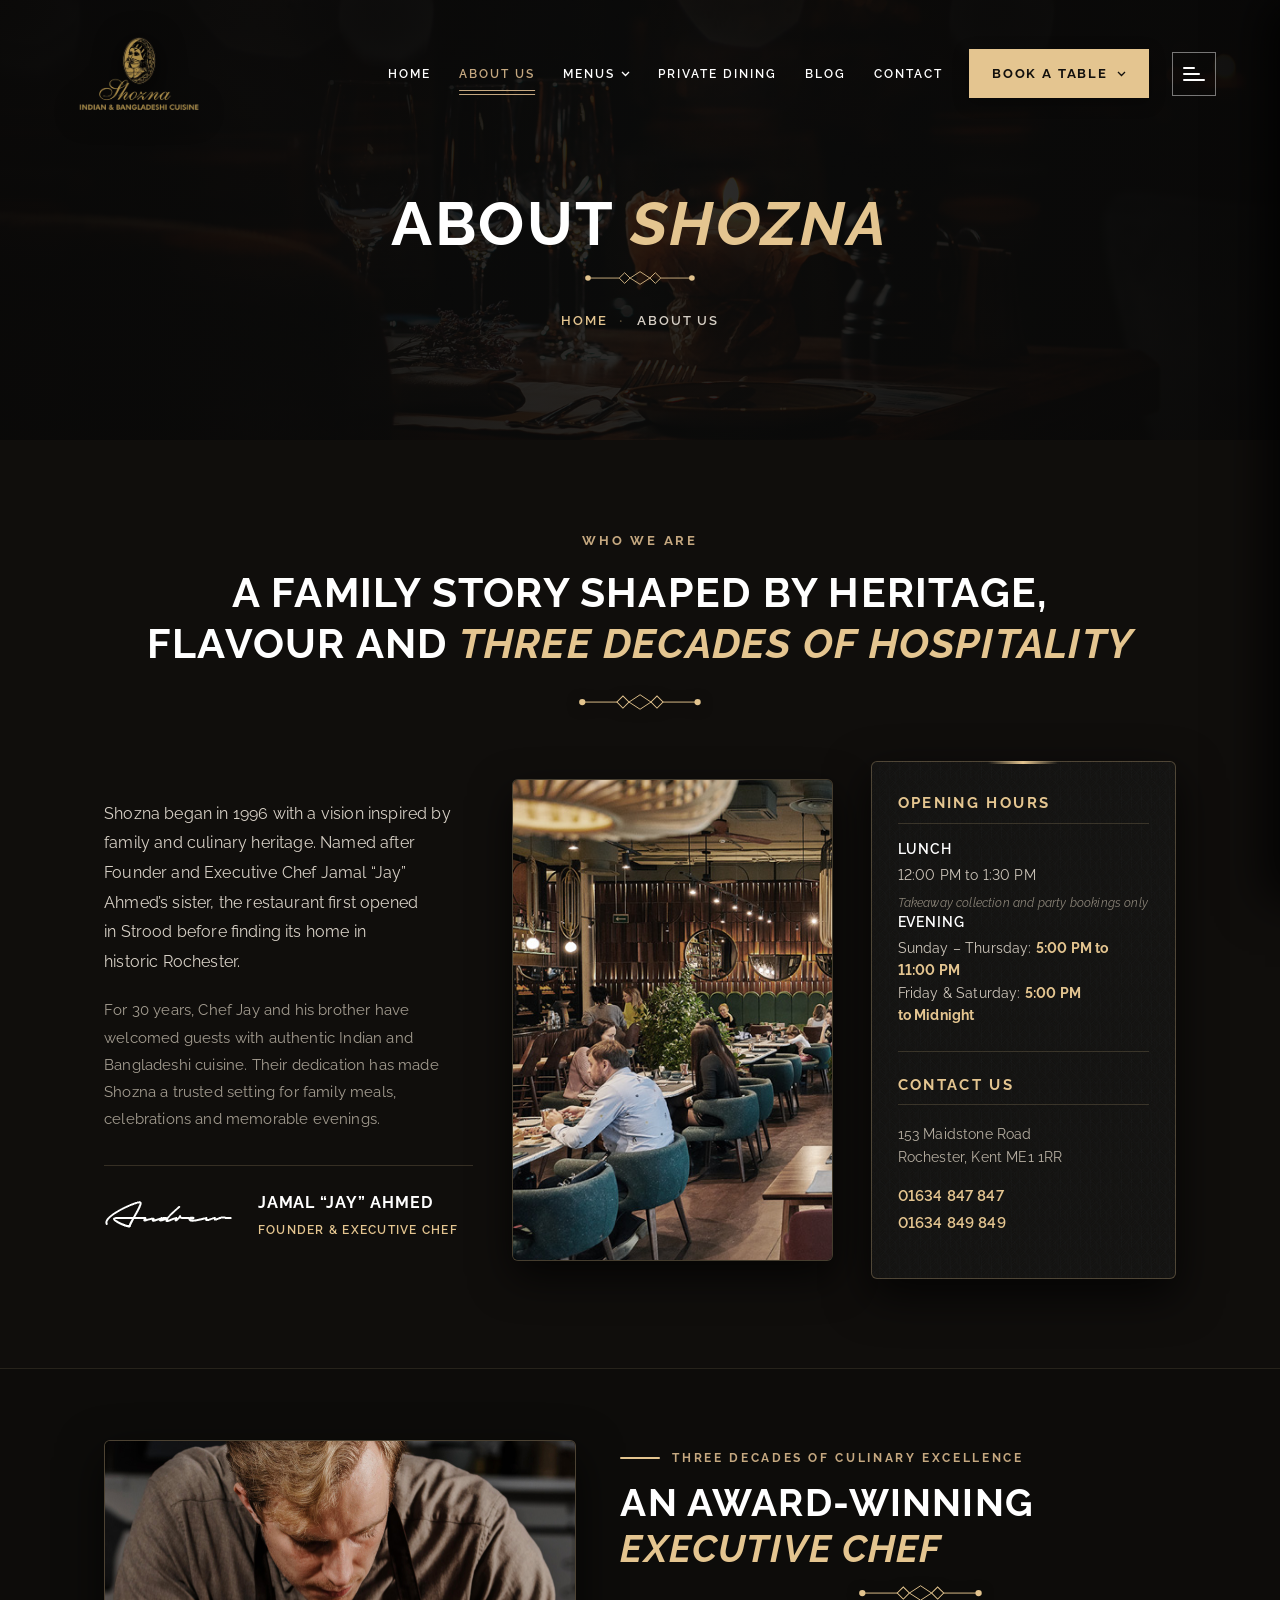
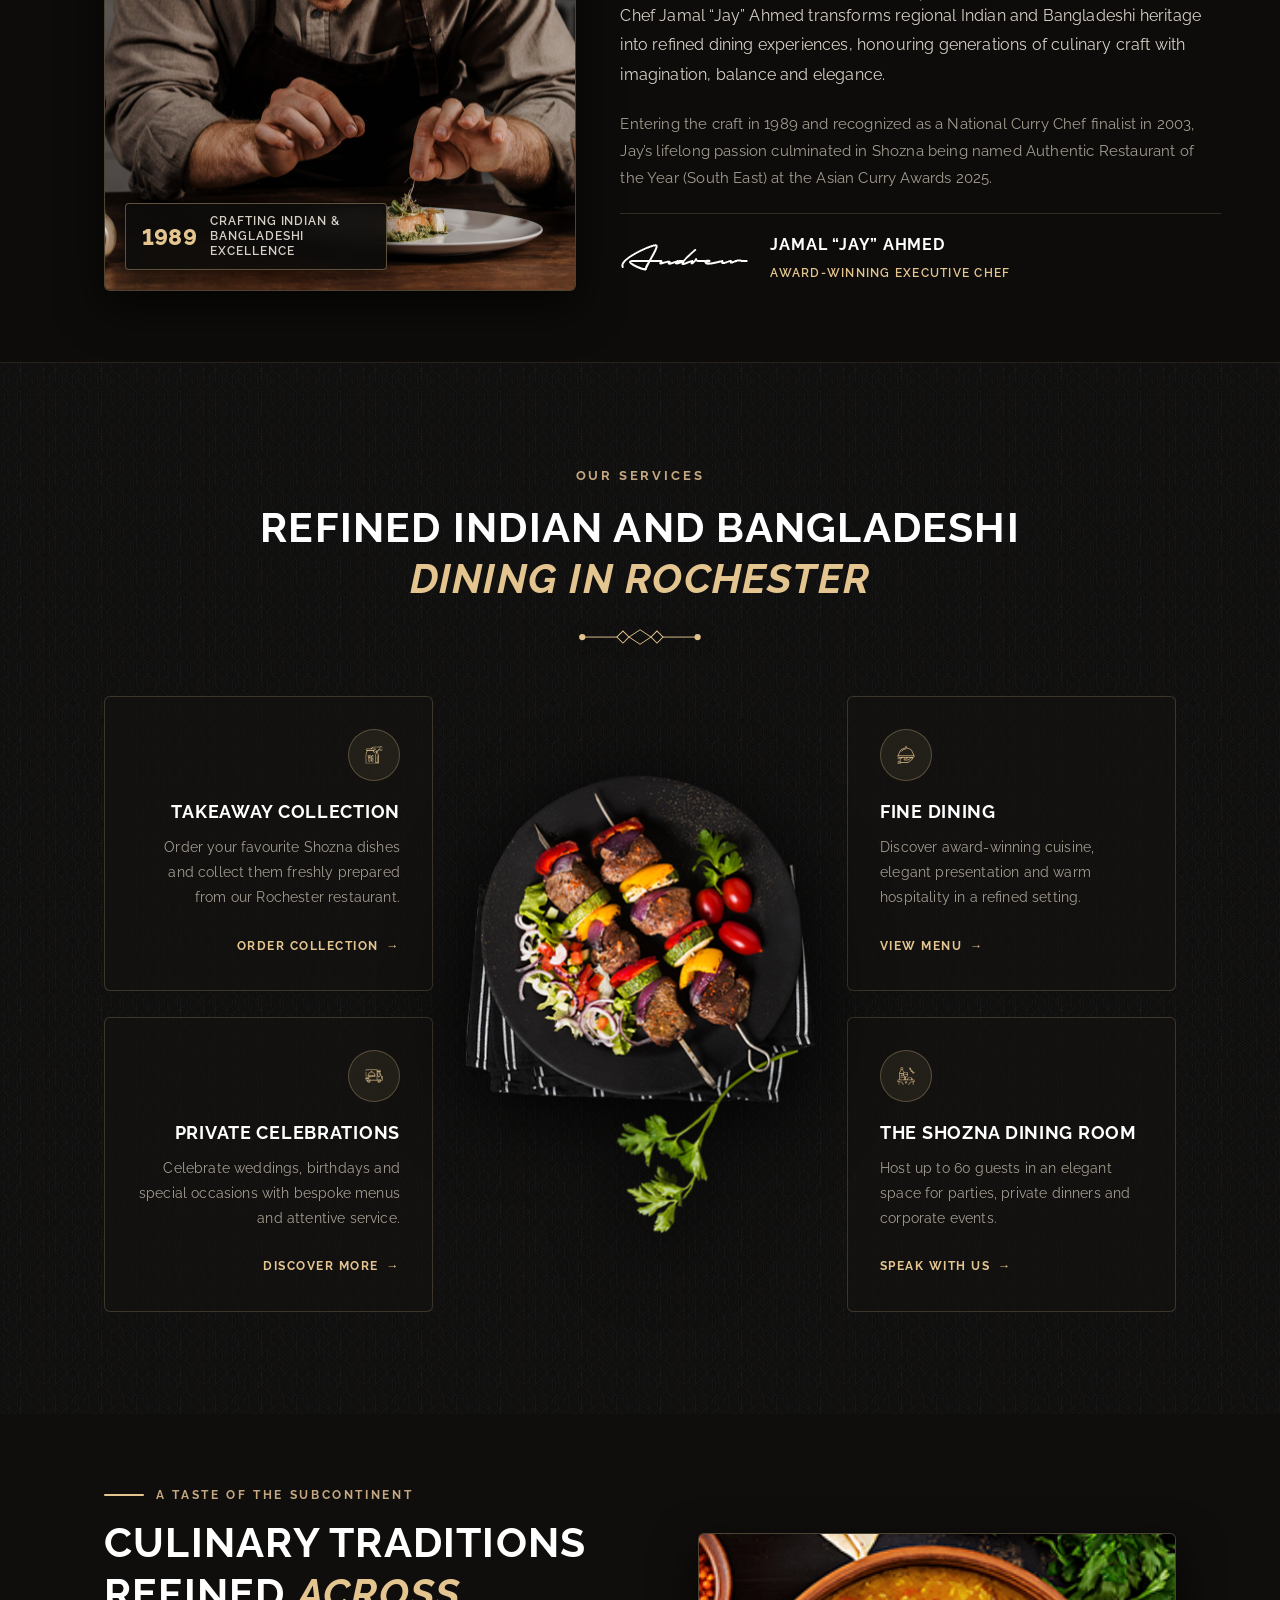
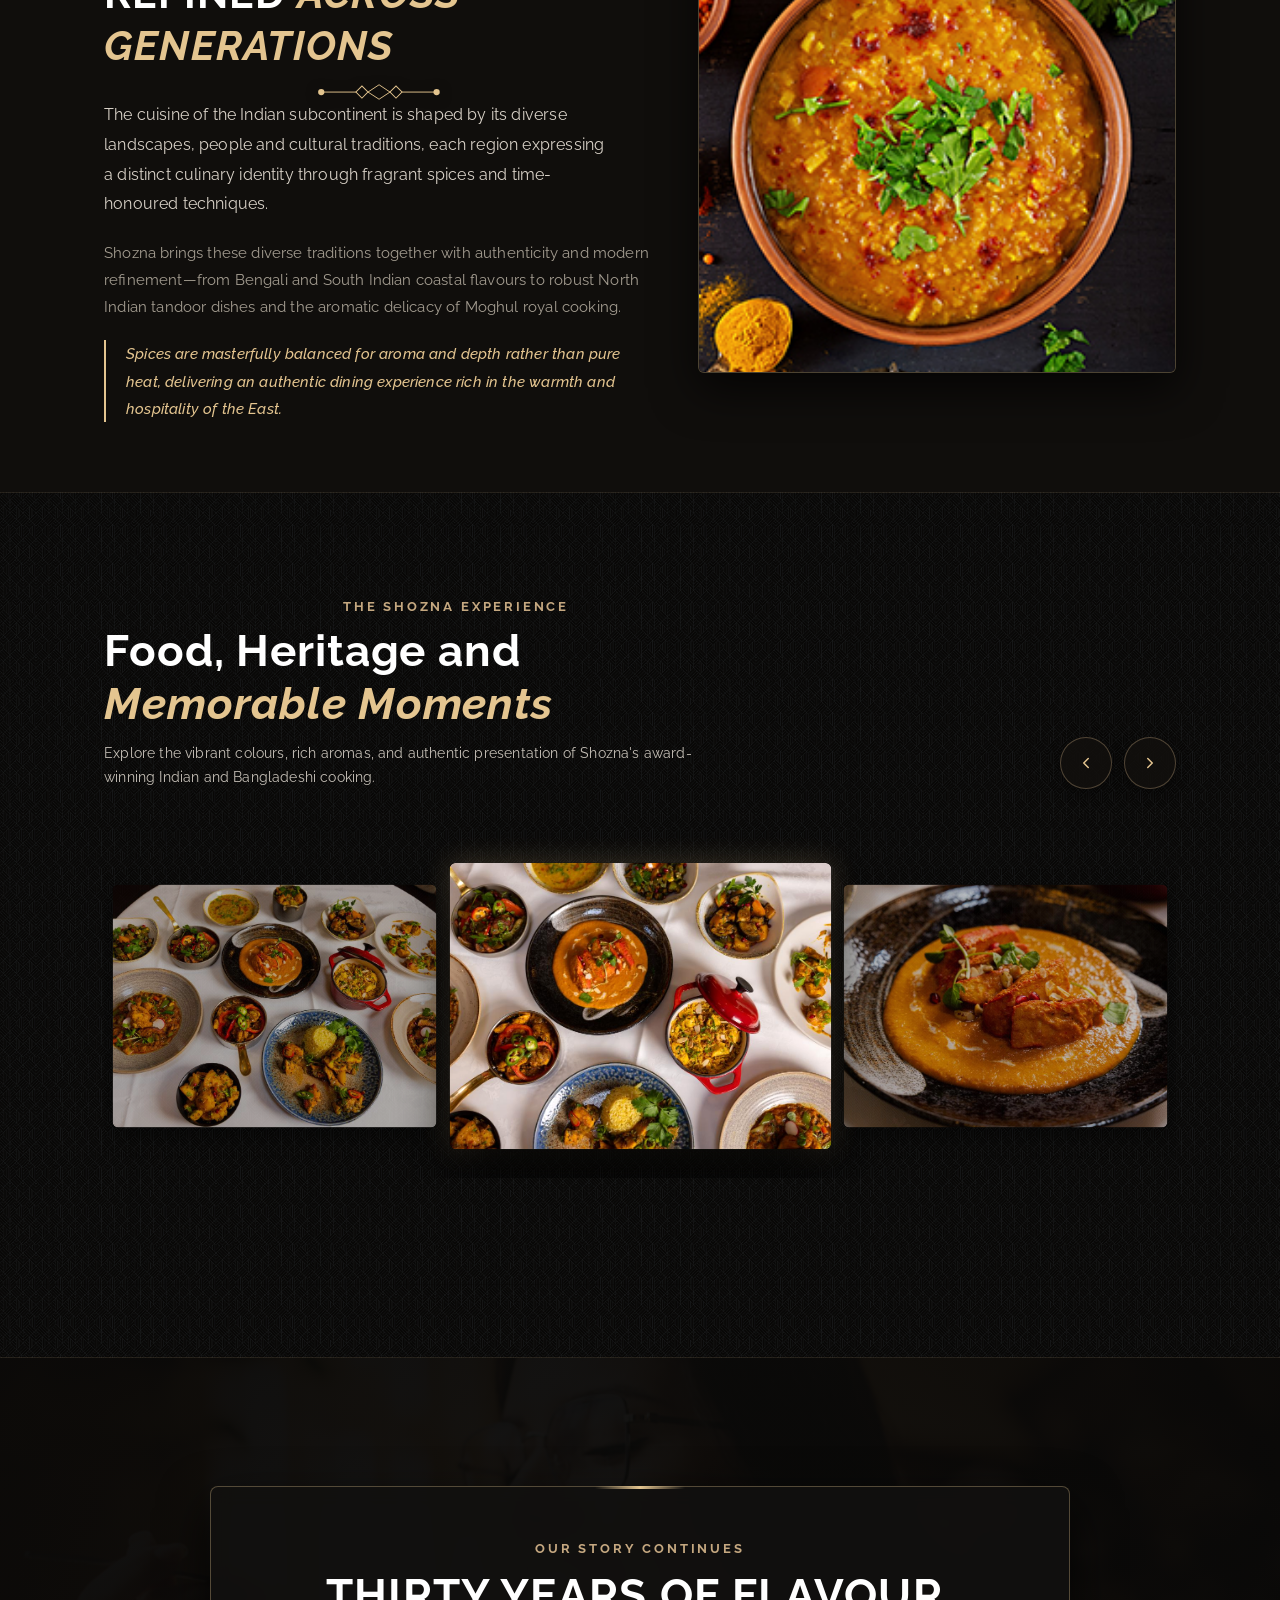
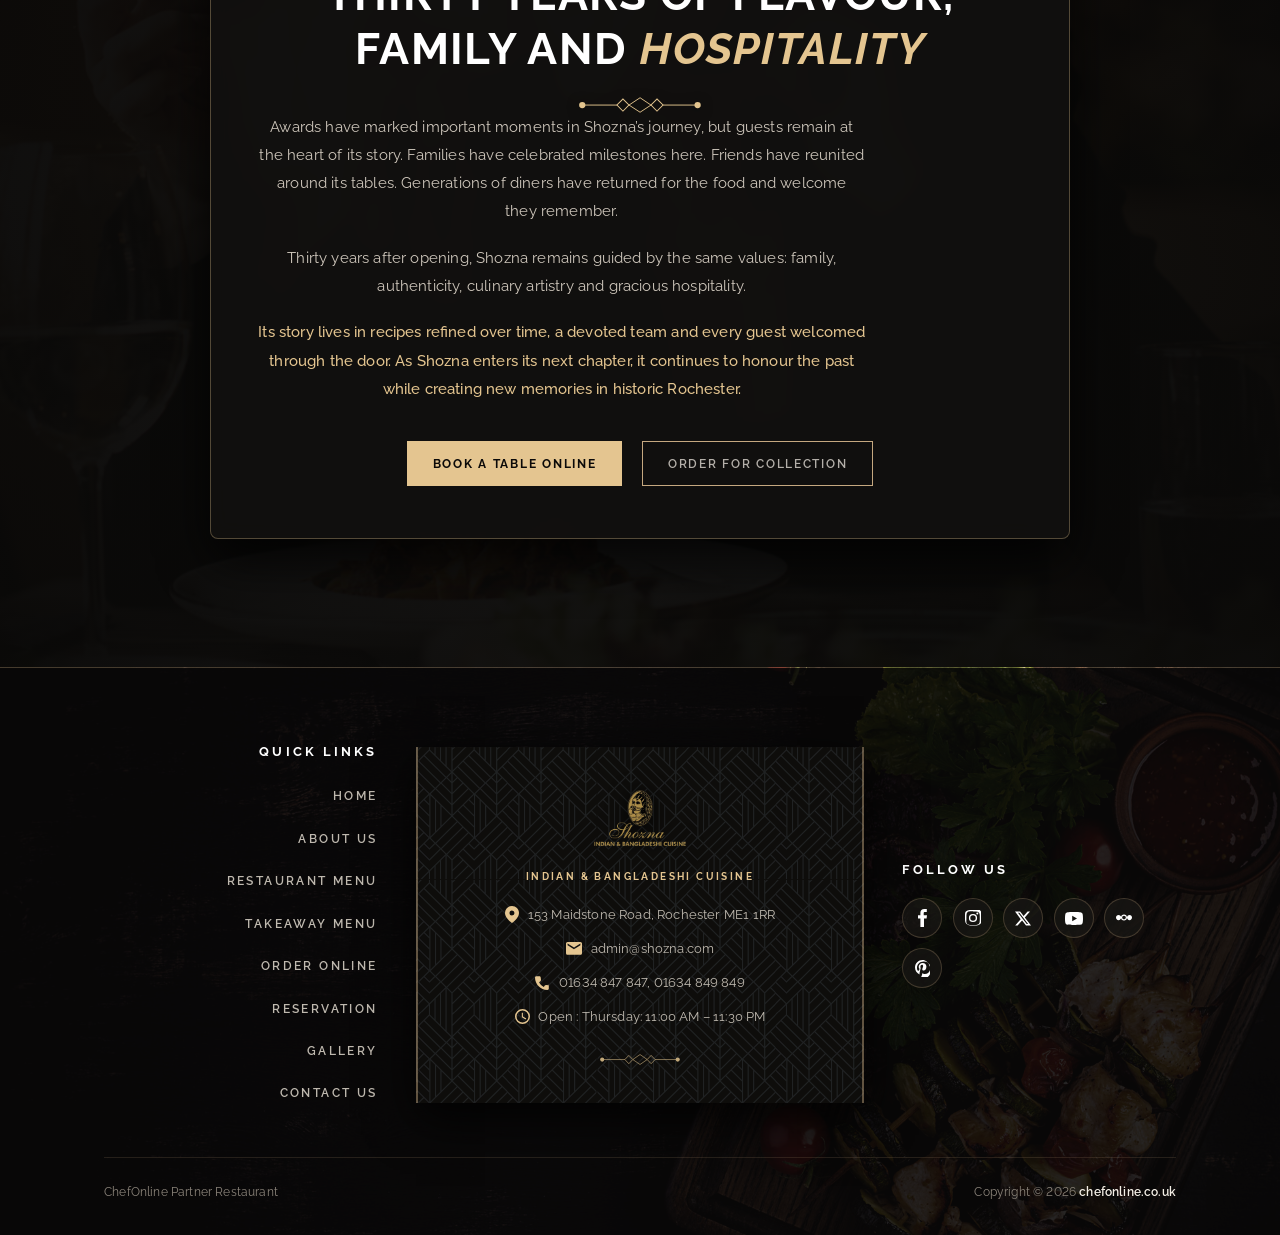
==== about-us/index.html @ 878ef34c "feat: implement luxury Takeaway Menus page (/takeaway-menu) with centered hero, clean menu cards, 5-" ====
<!doctype html>
<html lang="en-GB">
<head>
<meta charset="utf-8">
<meta name="viewport" content="width=device-width, initial-scale=1">

<title>About Us | Shozna - Indian &amp; Bangladeshi Restaurant in Rochester</title>
<meta name="description" content="Discover the story of Shozna: three decades of family heritage, award-winning culinary artistry by Executive Chef Jamal Ahmed, and fine Indian and Bangladeshi dining in Rochester.">
<link rel="canonical" href="https://www.srsdraft.co.uk/shozna-2026/about-us">
<meta name="robots" content="index, follow, max-image-preview:large">

<link rel="icon" href="https://www.srsdraft.co.uk/shozna-2026/favicon.png" type="image/png">

<meta property="og:type" content="restaurant.restaurant">
<meta property="og:site_name" content="Shozna">
<meta property="og:title" content="About Shozna - Three Decades of Heritage &amp; Flavour">
<meta property="og:description" content="A family story shaped by heritage, flavour and three decades of hospitality in historic Rochester.">
<meta property="og:url" content="https://www.srsdraft.co.uk/shozna-2026/about-us">
<meta property="og:image" content="https://www.srsdraft.co.uk/shozna-2026/logo.webp">
<meta property="og:phone_number" content="+441634847847, +441634849849">
<meta property="og:street-address" content="153 Maidstone Road">
<meta property="og:postal-code" content="ME1 1RR">
<meta property="og:country-name" content="UK">
<meta property="og:latitude" content="51.3828626">
<meta property="og:longitude" content="0.5028036">

<link rel="preconnect" href="https://fonts.googleapis.com">
<link rel="preconnect" href="https://fonts.gstatic.com" crossorigin>
<link rel="stylesheet"
      href="https://fonts.googleapis.com/css2?family=Raleway:ital,wght@0,300;0,400;0,500;0,600;0,700;0,800;0,900;1,400;1,500;1,600;1,700&display=swap">

<link rel="stylesheet" href="../css/tokens.css">
<link rel="stylesheet" href="../css/type.css">
<link rel="stylesheet" href="../css/base.css">
<link rel="stylesheet" href="../css/media.css">
<link rel="stylesheet" href="../css/site.css">

<script type="application/ld+json">
{
  "@context": "https://schema.org",
  "@type": "AboutPage",
  "@id": "https://www.srsdraft.co.uk/shozna-2026/about-us",
  "name": "About Shozna",
  "description": "The story of Shozna restaurant, established in 1996 by Executive Chef Jamal Jay Ahmed in Rochester.",
  "url": "https://www.srsdraft.co.uk/shozna-2026/about-us",
  "mainEntity": {
    "@type": "Restaurant",
    "name": "Shozna",
    "image": "https://www.srsdraft.co.uk/shozna-2026/logo.webp",
    "servesCuisine": ["Indian", "Bangladeshi"],
    "telephone": "+441634847847",
    "email": "admin@shozna.com",
    "address": {
      "@type": "PostalAddress",
      "streetAddress": "153 Maidstone Road",
      "addressLocality": "Rochester",
      "addressRegion": "Kent",
      "postalCode": "ME1 1RR",
      "addressCountry": "GB"
    }
  }
}
</script>
</head>

<body data-page="about">

<a class="skip-link" href="#main">Skip to content</a>

<!-- ======================================================================
     HEADER
     ====================================================================== -->
<header class="site-header" id="header">
  <!-- Brand Logo on Left -->
  <a class="brand" href="../index.html" title="Shozna">
    <img src="../media/logo.webp" alt="Shozna" width="220" height="122" class="brand__logo-img">
  </a>

  <!-- Primary Navigation Links -->
  <nav class="nav" id="nav" aria-label="Primary">
    <a href="../index.html" class="nav__home-link">Home</a>
    <a href="../about-us.html" class="is-active" aria-current="page">About Us</a>
    <div class="nav-drop">
      <button class="nav-drop__toggle" aria-expanded="false" aria-controls="menuDrop">
        Menus
        <svg width="9" height="6" viewBox="0 0 9 6" fill="none" aria-hidden="true">
          <path d="M1 1l3.5 3.5L8 1" stroke="currentColor" stroke-width="1.3"/>
        </svg>
      </button>
      <ul class="nav-drop__list" id="menuDrop">
        <li><a href="../restaurant-menu.html">Restaurant Menu</a></li>
        <li><a href="../takeaway-menu.html">Takeaway Menu</a></li>
      </ul>
    </div>
    <a href="https://www.srsdraft.co.uk/shozna-2026/private-dining">Private Dining</a>
    <a href="https://www.srsdraft.co.uk/shozna-2026/blog">Blog</a>
    <a href="https://www.srsdraft.co.uk/shozna-2026/contact">Contact</a>
    <div class="nav__call-group">
      <a class="nav__call-link" href="https://backoffice.chefonline.co.uk/draft/shozna/reservations" style="color: var(--c-brass); font-weight: 700; margin-bottom: 0.5rem; text-decoration: none;">
        <span>Book a Table Online &rarr;</span>
      </a>
      <a class="nav__call-link" href="tel:+441634847847">
        <span>Call to Book</span>
        <b class="numeric">01634 847 847</b>
      </a>
      <a class="nav__call-link" href="tel:+441634846846">
        <span>Private Dine In</span>
        <b class="numeric">01634 846 846</b>
      </a>
    </div>
  </nav>

  <!-- Right Actions: Book a Table Button & Hamburger -->
  <div class="header-actions">
    <div class="header-call-drop">
      <button class="btn btn--solid btn--book-table header-call-btn" type="button" aria-haspopup="true" aria-expanded="false" aria-label="Book a Table or Call for Reservations">
        <span>Book a Table</span>
        <svg class="header-call-arrow" width="9" height="6" viewBox="0 0 9 6" fill="none" aria-hidden="true">
          <path d="M1 1l3.5 3.5L8 1" stroke="currentColor" stroke-width="1.3"/>
        </svg>
      </button>
      <div class="header-call-menu" role="menu">
        <a class="header-call-item header-call-item--cta" href="https://backoffice.chefonline.co.uk/draft/shozna/reservations" role="menuitem">
          <span class="header-call-label">Book a Table Online &rarr;</span>
          <span class="header-call-sub">Instant Table Reservation</span>
        </a>
        <a class="header-call-item" href="tel:+441634847847" role="menuitem">
          <span class="header-call-label">Call to Book</span>
          <span class="header-call-num numeric">01634 847 847</span>
        </a>
        <a class="header-call-item" href="tel:+441634846846" role="menuitem">
          <span class="header-call-label">Private Dine In</span>
          <span class="header-call-num numeric">01634 846 846</span>
        </a>
      </div>
    </div>

    <button class="icon-btn info-toggle-btn" id="infoToggle" aria-expanded="false" aria-controls="infoBar" aria-label="Open restaurant information">
      <span class="hamburger" aria-hidden="true">
        <span class="hamburger__bar hamburger__bar--1"></span>
        <span class="hamburger__bar hamburger__bar--2"></span>
        <span class="hamburger__bar hamburger__bar--3"></span>
      </span>
    </button>
    <button class="icon-btn nav-toggle" id="navToggle" aria-expanded="false" aria-controls="nav" aria-label="Open menu">
      <span class="hamburger" aria-hidden="true">
        <span class="hamburger__bar hamburger__bar--1"></span>
        <span class="hamburger__bar hamburger__bar--2"></span>
        <span class="hamburger__bar hamburger__bar--3"></span>
      </span>
    </button>
  </div>
</header>

<!-- ======================================================================
     INFO DRAWER / LUXURY SLIDE-OUT MENU
     ====================================================================== -->
<aside class="info-bar" id="infoBar" aria-label="Restaurant information" aria-hidden="true">
  <button class="drawer-close" id="infoClose" aria-label="Close">
    <svg width="12" height="12" viewBox="0 0 14 14" fill="none" aria-hidden="true">
      <path d="M1 1l12 12M13 1L1 13" stroke="currentColor" stroke-width="1.8" stroke-linecap="round"/>
    </svg>
  </button>
  <div class="info-bar__brand">
    <img src="../media/logo.webp" alt="Shozna" width="160" height="89">
  </div>
  <div class="info-bar__content">
    <h3 class="info-bar__heading">VISIT US</h3>
    <p class="info-bar__address">
      153 Maidstone Road, Rochester<br>
      Kent ME1 1RR
    </p>

    <h3 class="info-bar__heading">OPENING HOURS</h3>
    <p class="info-bar__hours">
      <strong>Lunch:</strong> 12:00 PM &ndash; 1:30 PM<br>
      <span class="info-bar__note">(Takeaway collection &amp; party bookings only)</span><br><br>
      <strong>Sunday &ndash; Thursday:</strong> 5:00 PM &ndash; 11:00 PM<br>
      <strong>Friday &amp; Saturday:</strong> 5:00 PM &ndash; Midnight
    </p>

    <h3 class="info-bar__heading">RESERVATIONS &amp; ENQUIRIES</h3>
    <p class="info-bar__contact">
      <a class="numeric" href="tel:+441634847847">01634 847 847</a><br>
      <a class="numeric" href="tel:+441634849849">01634 849 849</a><br>
      <a href="mailto:admin@shozna.com">admin@shozna.com</a>
    </p>
  </div>
  <div class="info-bar__actions">
    <a class="btn btn--solid" href="https://backoffice.chefonline.co.uk/draft/shozna/reservations">BOOK A TABLE ONLINE</a>
  </div>
</aside>

<main id="main">

<!-- ======================================================================
     PAGE HERO / INNER BANNER
     ====================================================================== -->
<section class="inner-banner" id="banner">
  <div class="inner-banner__bg" style="background-image: url('../media/about-banner.jpg');" aria-hidden="true"></div>
  <div class="inner-banner__overlay" aria-hidden="true"></div>
  <div class="shell">
    <div class="inner-banner__content" data-reveal>
      <h1 class="inner-banner__title">About <span class="gold-script">Shozna</span></h1>
      <img class="inner-banner__sep" src="../media/separator.svg" alt="" width="110" height="16">
      <nav class="breadcrumb" aria-label="Breadcrumb">
        <a href="../index.html">Home</a>
        <span class="breadcrumb__sep" aria-hidden="true">&bull;</span>
        <span class="breadcrumb__current" aria-current="page">About Us</span>
      </nav>
    </div>
  </div>
</section>

<!-- ======================================================================
     SECTION 1: WHO WE ARE (3-Column Story, Photo & Hours Card)
     ====================================================================== -->
<section class="section about-intro-section" id="story">
  <div class="shell">

    <div class="section-head section-head--centered" data-reveal>
      <p class="eyebrow eyebrow--dining">WHO WE ARE</p>
      <h2 class="about-section-title">
        A family story shaped by heritage, flavour and <span class="gold-script">three decades of hospitality</span>
      </h2>
      <img class="section-separator" src="../media/separator.svg" alt="" width="120" height="18">
    </div>

    <div class="about-intro-grid">

      <!-- Left Column: Narrative History & Sign-off -->
      <div class="about-intro-col about-intro-col--story" data-reveal>
        <p class="about-lead">
          Shozna began in 1996 with a vision inspired by family and culinary heritage. Named after Founder and Executive Chef Jamal &ldquo;Jay&rdquo; Ahmed&rsquo;s sister, the restaurant first opened in Strood before finding its home in historic Rochester.
        </p>
        <p class="about-text">
          For 30 years, Chef Jay and his brother have welcomed guests with authentic Indian and Bangladeshi cuisine. Their dedication has made Shozna a trusted setting for family meals, celebrations and memorable evenings.
        </p>
        <div class="about-signoff">
          <img src="../media/signature-jay.png" alt="Jamal 'Jay' Ahmed Signature" class="about-signoff__sig" width="160" height="58">
          <div class="about-signoff__meta">
            <strong class="about-signoff__name">Jamal &ldquo;Jay&rdquo; Ahmed</strong>
            <span class="about-signoff__role">Founder &amp; Executive Chef</span>
          </div>
        </div>
      </div>

      <!-- Center Column: Framed Dining Room Photograph -->
      <div class="about-intro-col about-intro-col--media" data-reveal>
        <div class="about-media-frame">
          <img src="../media/about-dining-room.jpg" alt="Shozna Rochester Atmospheric Dining Room" class="about-media-frame__img" loading="lazy" width="580" height="740">
        </div>
      </div>

      <!-- Right Column: Boxed Opening Hours & Contact Card -->
      <div class="about-intro-col about-intro-col--card" data-reveal>
        <div class="about-hours-card">
          <span class="about-hours-card__notch" aria-hidden="true"></span>
          
          <div class="about-hours-card__group">
            <h3 class="about-hours-card__title">OPENING HOURS</h3>
            
            <div class="about-hours-card__item">
              <h4 class="about-hours-card__subtitle">Lunch</h4>
              <p class="about-hours-card__time numeric">12:00 PM to 1:30 PM</p>
              <p class="about-hours-card__note">Takeaway collection and party bookings only</p>
            </div>

            <div class="about-hours-card__item">
              <h4 class="about-hours-card__subtitle">Evening</h4>
              <p class="about-hours-card__time">
                <span>Sunday &ndash; Thursday:</span> <strong class="numeric">5:00 PM to 11:00 PM</strong><br>
                <span>Friday &amp; Saturday:</span> <strong class="numeric">5:00 PM to Midnight</strong>
              </p>
            </div>
          </div>

          <div class="about-hours-card__divider" aria-hidden="true"></div>

          <div class="about-hours-card__group">
            <h3 class="about-hours-card__title">CONTACT US</h3>
            <p class="about-hours-card__address">
              153 Maidstone Road<br>
              Rochester, Kent ME1 1RR
            </p>
            <p class="about-hours-card__phones numeric">
              <a href="tel:+441634847847">01634 847 847</a><br>
              <a href="tel:+441634849849">01634 849 849</a>
            </p>
          </div>
        </div>
      </div>

    </div>
  </div>
</section>

<!-- ======================================================================
     SECTION 2: EXECUTIVE CHEF (Split Portrait & Biography)
     ====================================================================== -->
<section class="section about-chef-section" id="chef">
  <div class="shell">
    <div class="about-chef-split">

      <!-- Left Column: Chef Portrait Full Frame -->
      <div class="about-chef-split__media" data-reveal>
        <img src="../media/about-chef-plating.jpg" alt="Chef Jamal 'Jay' Ahmed Plating Cuisine" class="about-chef-split__img" loading="lazy" width="700" height="850">
        <div class="about-chef-split__badge">
          <span class="about-chef-split__badge-year numeric">1989</span>
          <span class="about-chef-split__badge-text">Crafting Indian &amp; Bangladeshi Excellence</span>
        </div>
      </div>

      <!-- Right Column: Chef Biography & Awards -->
      <div class="about-chef-split__content" data-reveal>
        <p class="eyebrow eyebrow--ruled-left">THREE DECADES OF CULINARY EXCELLENCE</p>
        <h2 class="about-chef-split__title">
          An Award-Winning <span class="gold-script">Executive Chef</span>
        </h2>
        <img class="section-separator section-separator--left" src="../media/separator.svg" alt="" width="110" height="16">

        <p class="about-lead">
          Chef Jamal &ldquo;Jay&rdquo; Ahmed transforms regional Indian and Bangladeshi heritage into refined dining experiences, honouring generations of culinary craft with imagination, balance and elegance.
        </p>
        <p class="about-text">
          Entering the craft in 1989 and recognized as a National Curry Chef finalist in 2003, Jay&rsquo;s lifelong passion culminated in Shozna being named Authentic Restaurant of the Year (South East) at the Asian Curry Awards 2025.
        </p>

        <div class="about-chef-split__footer">
          <img src="../media/signature-jay.png" alt="Chef Jay Signature" class="about-signoff__sig" width="150" height="54">
          <div class="about-signoff__meta">
            <strong class="about-signoff__name">Jamal &ldquo;Jay&rdquo; Ahmed</strong>
            <span class="about-signoff__role">Award-Winning Executive Chef</span>
          </div>
        </div>
      </div>

    </div>
  </div>
</section>

<!-- ======================================================================
     SECTION 3: WHAT WE OFFER / SERVICES COMPASS
     ====================================================================== -->
<section class="section about-services-section" id="services">
  <div class="shell">

    <div class="section-head section-head--centered" data-reveal>
      <p class="eyebrow eyebrow--dining">OUR SERVICES</p>
      <h2 class="about-section-title">
        Refined Indian and Bangladeshi <span class="gold-script">Dining in Rochester</span>
      </h2>
      <img class="section-separator" src="../media/separator.svg" alt="" width="120" height="18">
    </div>

    <div class="about-services-wrap">

      <!-- Left Column: 2 Cards -->
      <div class="about-services-col about-services-col--left">
        <!-- 1. Takeaway Collection -->
        <div class="about-service-card about-service-card--left" data-reveal>
          <div class="about-service-card__icon-wrap">
            <img src="../media/s-icon-takeaway.png" alt="" class="about-service-card__icon" width="44" height="44" aria-hidden="true">
          </div>
          <div class="about-service-card__body">
            <h3 class="about-service-card__title">Takeaway Collection</h3>
            <p class="about-service-card__text">
              Order your favourite Shozna dishes and collect them freshly prepared from our Rochester restaurant.
            </p>
            <a href="https://backoffice.chefonline.co.uk/draft/shozna/menu" class="about-service-card__link">
              <span>ORDER COLLECTION</span> &rarr;
            </a>
          </div>
        </div>

        <!-- 3. Private Celebrations -->
        <div class="about-service-card about-service-card--left" data-reveal>
          <div class="about-service-card__icon-wrap">
            <img src="../media/s-icon-celebration.png" alt="" class="about-service-card__icon" width="44" height="44" aria-hidden="true">
          </div>
          <div class="about-service-card__body">
            <h3 class="about-service-card__title">Private Celebrations</h3>
            <p class="about-service-card__text">
              Celebrate weddings, birthdays and special occasions with bespoke menus and attentive service.
            </p>
            <a href="https://www.srsdraft.co.uk/shozna-2026/private-dining" class="about-service-card__link">
              <span>DISCOVER MORE</span> &rarr;
            </a>
          </div>
        </div>
      </div>

      <!-- Center Column: Plated Dish -->
      <div class="about-services-col about-services-col--center" data-reveal>
        <div class="about-services-dish-frame">
          <img src="../media/about-service-dish.png" alt="Shozna Sizzling Tandoori Presentation" class="about-services-dish__img" loading="lazy" width="460" height="460">
        </div>
      </div>

      <!-- Right Column: 2 Cards -->
      <div class="about-services-col about-services-col--right">
        <!-- 2. Fine Dining -->
        <div class="about-service-card about-service-card--right" data-reveal>
          <div class="about-service-card__icon-wrap">
            <img src="../media/s-icon-dining.png" alt="" class="about-service-card__icon" width="44" height="44" aria-hidden="true">
          </div>
          <div class="about-service-card__body">
            <h3 class="about-service-card__title">Fine Dining</h3>
            <p class="about-service-card__text">
              Discover award-winning cuisine, elegant presentation and warm hospitality in a refined setting.
            </p>
            <a href="../restaurant-menu.html" class="about-service-card__link">
              <span>VIEW MENU</span> &rarr;
            </a>
          </div>
        </div>

        <!-- 4. The Shozna Dining Room -->
        <div class="about-service-card about-service-card--right" data-reveal>
          <div class="about-service-card__icon-wrap">
            <img src="../media/s-icon-room.png" alt="" class="about-service-card__icon" width="44" height="44" aria-hidden="true">
          </div>
          <div class="about-service-card__body">
            <h3 class="about-service-card__title">The Shozna Dining Room</h3>
            <p class="about-service-card__text">
              Host up to 60 guests in an elegant space for parties, private dinners and corporate events.
            </p>
            <a href="https://www.srsdraft.co.uk/shozna-2026/contact" class="about-service-card__link">
              <span>SPEAK WITH US</span> &rarr;
            </a>
          </div>
        </div>
      </div>

    </div>

  </div>
</section>

<!-- ======================================================================
     SECTION 4: CULINARY TRADITIONS (Image on Right Column)
     ====================================================================== -->
<section class="section about-heritage-section" id="heritage">
  <div class="shell">
    <div class="about-story-split about-story-split--image-right">

      <!-- Narrative Left -->
      <div class="about-story-split__content" data-reveal>
        <p class="eyebrow eyebrow--ruled-left">A TASTE OF THE SUBCONTINENT</p>
        <h2 class="about-story-split__title">
          Culinary Traditions Refined <span class="gold-script">Across Generations</span>
        </h2>
        <img class="section-separator section-separator--left" src="../media/separator.svg" alt="" width="110" height="16">

        <p class="about-lead">
          The cuisine of the Indian subcontinent is shaped by its diverse landscapes, people and cultural traditions, each region expressing a distinct culinary identity through fragrant spices and time-honoured techniques.
        </p>
        <p class="about-text">
          Shozna brings these diverse traditions together with authenticity and modern refinement—from Bengali and South Indian coastal flavours to robust North Indian tandoor dishes and the aromatic delicacy of Moghul royal cooking.
        </p>
        <p class="about-text about-text--highlight">
          Spices are masterfully balanced for aroma and depth rather than pure heat, delivering an authentic dining experience rich in the warmth and hospitality of the East.
        </p>
      </div>

      <!-- Media Right -->
      <div class="about-story-split__media" data-reveal>
        <div class="about-story-frame">
          <img src="../media/about-curry-bowl.jpg" alt="Shozna Authentic Subcontinental Curry Dish" class="about-story-frame__img" loading="lazy" width="620" height="620">
        </div>
      </div>

    </div>
  </div>
</section>

<!-- ======================================================================
     THE SHOZNA EXPERIENCE - CULINARY CAROUSEL
     ====================================================================== -->
<section class="section food-gallery-section about-experience-section" id="gallery">
  <div class="shell">

    <div class="food-gallery-head" data-reveal>
      <div class="food-gallery-head__text">
        <p class="eyebrow eyebrow--dining">THE SHOZNA EXPERIENCE</p>
        <h2 class="food-gallery-title">Food, Heritage and <span class="gold-script">Memorable Moments</span></h2>
        <p class="lead food-gallery-lead">
          Explore the vibrant colours, rich aromas, and authentic presentation of Shozna's award-winning Indian and Bangladeshi cooking.
        </p>
      </div>

      <div class="food-gallery-head__controls">
        <button class="food-gallery-nav-btn" data-food-gallery-prev type="button" aria-label="Previous dishes">
          <svg width="18" height="18" viewBox="0 0 24 24" fill="none" stroke="currentColor" stroke-width="2" stroke-linecap="round" stroke-linejoin="round" aria-hidden="true">
            <path d="M15 18l-6-6 6-6"/>
          </svg>
        </button>
        <button class="food-gallery-nav-btn" data-food-gallery-next type="button" aria-label="Next dishes">
          <svg width="18" height="18" viewBox="0 0 24 24" fill="none" stroke="currentColor" stroke-width="2" stroke-linecap="round" stroke-linejoin="round" aria-hidden="true">
            <path d="M9 18l6-6-6-6"/>
          </svg>
        </button>
      </div>
    </div>

    <div class="carousel food-gallery-carousel" data-food-gallery>
      <div class="food-carousel__track food-gallery-track" data-food-gallery-track tabindex="0" role="region" aria-label="Shozna food gallery">

        <!-- Set 1 (Slides 1-8) -->
        <article class="food-slide">
          <div class="food-slide__image-wrap">
            <img src="../media/food-1.jpg" alt="Shozna culinary dish 1" class="food-slide__img" loading="lazy">
          </div>
        </article>
        <article class="food-slide">
          <div class="food-slide__image-wrap">
            <img src="../media/food-2.jpg" alt="Shozna culinary dish 2" class="food-slide__img" loading="lazy">
          </div>
        </article>
        <article class="food-slide">
          <div class="food-slide__image-wrap">
            <img src="../media/food-3.jpg" alt="Shozna culinary dish 3" class="food-slide__img" loading="lazy">
          </div>
        </article>
        <article class="food-slide">
          <div class="food-slide__image-wrap">
            <img src="../media/food-4.jpg" alt="Shozna culinary dish 4" class="food-slide__img" loading="lazy">
          </div>
        </article>
        <article class="food-slide">
          <div class="food-slide__image-wrap">
            <img src="../media/food-5.jpg" alt="Shozna culinary dish 5" class="food-slide__img" loading="lazy">
          </div>
        </article>
        <article class="food-slide">
          <div class="food-slide__image-wrap">
            <img src="../media/food-6.jpg" alt="Shozna culinary dish 6" class="food-slide__img" loading="lazy">
          </div>
        </article>
        <article class="food-slide">
          <div class="food-slide__image-wrap">
            <img src="../media/food-7.jpg" alt="Shozna culinary dish 7" class="food-slide__img" loading="lazy">
          </div>
        </article>
        <article class="food-slide">
          <div class="food-slide__image-wrap">
            <img src="../media/food-8.jpg" alt="Shozna culinary dish 8" class="food-slide__img" loading="lazy">
          </div>
        </article>

        <!-- Set 2 (Slides 9-16) - Active center starting group -->
        <article class="food-slide">
          <div class="food-slide__image-wrap">
            <img src="../media/food-1.jpg" alt="Shozna culinary dish 1" class="food-slide__img" loading="lazy">
          </div>
        </article>
        <article class="food-slide">
          <div class="food-slide__image-wrap">
            <img src="../media/food-2.jpg" alt="Shozna culinary dish 2" class="food-slide__img" loading="lazy">
          </div>
        </article>
        <article class="food-slide">
          <div class="food-slide__image-wrap">
            <img src="../media/food-3.jpg" alt="Shozna culinary dish 3" class="food-slide__img" loading="lazy">
          </div>
        </article>
        <article class="food-slide">
          <div class="food-slide__image-wrap">
            <img src="../media/food-4.jpg" alt="Shozna culinary dish 4" class="food-slide__img" loading="lazy">
          </div>
        </article>
        <article class="food-slide">
          <div class="food-slide__image-wrap">
            <img src="../media/food-5.jpg" alt="Shozna culinary dish 5" class="food-slide__img" loading="lazy">
          </div>
        </article>
        <article class="food-slide">
          <div class="food-slide__image-wrap">
            <img src="../media/food-6.jpg" alt="Shozna culinary dish 6" class="food-slide__img" loading="lazy">
          </div>
        </article>
        <article class="food-slide">
          <div class="food-slide__image-wrap">
            <img src="../media/food-7.jpg" alt="Shozna culinary dish 7" class="food-slide__img" loading="lazy">
          </div>
        </article>
        <article class="food-slide">
          <div class="food-slide__image-wrap">
            <img src="../media/food-8.jpg" alt="Shozna culinary dish 8" class="food-slide__img" loading="lazy">
          </div>
        </article>

        <!-- Set 3 (Slides 17-24) - Forward buffer -->
        <article class="food-slide">
          <div class="food-slide__image-wrap">
            <img src="../media/food-1.jpg" alt="Shozna culinary dish 1" class="food-slide__img" loading="lazy">
          </div>
        </article>
        <article class="food-slide">
          <div class="food-slide__image-wrap">
            <img src="../media/food-2.jpg" alt="Shozna culinary dish 2" class="food-slide__img" loading="lazy">
          </div>
        </article>
        <article class="food-slide">
          <div class="food-slide__image-wrap">
            <img src="../media/food-3.jpg" alt="Shozna culinary dish 3" class="food-slide__img" loading="lazy">
          </div>
        </article>
        <article class="food-slide">
          <div class="food-slide__image-wrap">
            <img src="../media/food-4.jpg" alt="Shozna culinary dish 4" class="food-slide__img" loading="lazy">
          </div>
        </article>
        <article class="food-slide">
          <div class="food-slide__image-wrap">
            <img src="../media/food-5.jpg" alt="Shozna culinary dish 5" class="food-slide__img" loading="lazy">
          </div>
        </article>
        <article class="food-slide">
          <div class="food-slide__image-wrap">
            <img src="../media/food-6.jpg" alt="Shozna culinary dish 6" class="food-slide__img" loading="lazy">
          </div>
        </article>
        <article class="food-slide">
          <div class="food-slide__image-wrap">
            <img src="../media/food-7.jpg" alt="Shozna culinary dish 7" class="food-slide__img" loading="lazy">
          </div>
        </article>
        <article class="food-slide">
          <div class="food-slide__image-wrap">
            <img src="../media/food-8.jpg" alt="Shozna culinary dish 8" class="food-slide__img" loading="lazy">
          </div>
        </article>

      </div>
    </div>

    <div class="food-gallery-footer" data-reveal>
      <div class="food-gallery-footer__badge">
        <span class="food-gallery-footer__dot"></span>
        <span>EXPLORE OUR COMPLETE DISHES &amp; DINING ROOMS</span>
      </div>
      <div class="food-gallery-footer__actions">
        <a class="btn btn--solid" href="https://www.srsdraft.co.uk/shozna-2026/gallery">View Gallery &rarr;</a>
        <a class="btn btn--ghost" href="https://backoffice.chefonline.co.uk/draft/shozna/reservations">Book a Table</a>
      </div>
    </div>

  </div>
</section>

<!-- ======================================================================
     SECTION 7: CLOSING 30-YEAR STORY & INVITATION
     ====================================================================== -->
<section class="section about-closing-section" id="closing">
  <div class="about-closing-bg" style="background-image: url('../media/about-closing-bg.jpg');" aria-hidden="true"></div>
  <div class="about-closing-overlay" aria-hidden="true"></div>

  <div class="shell">
    <div class="about-closing-card" data-reveal>
      <span class="about-closing-card__notch" aria-hidden="true"></span>
      
      <p class="eyebrow eyebrow--dining">OUR STORY CONTINUES</p>
      <h2 class="about-closing-card__title">
        Thirty Years of Flavour, Family and <span class="gold-script">Hospitality</span>
      </h2>
      <img class="section-separator" src="../media/separator.svg" alt="" width="130" height="20">

      <p class="about-closing-card__text">
        Awards have marked important moments in Shozna&rsquo;s journey, but guests remain at the heart of its story. Families have celebrated milestones here. Friends have reunited around its tables. Generations of diners have returned for the food and welcome they remember.
      </p>
      <p class="about-closing-card__text">
        Thirty years after opening, Shozna remains guided by the same values: family, authenticity, culinary artistry and gracious hospitality.
      </p>
      <p class="about-closing-card__text about-closing-card__text--accent">
        Its story lives in recipes refined over time, a devoted team and every guest welcomed through the door. As Shozna enters its next chapter, it continues to honour the past while creating new memories in historic Rochester.
      </p>

      <div class="about-closing-card__actions">
        <a class="btn btn--solid btn--gold" href="https://backoffice.chefonline.co.uk/draft/shozna/reservations">
          <span>Book a Table Online</span>
        </a>
        <a class="btn btn--outline" href="https://backoffice.chefonline.co.uk/draft/shozna/menu">
          <span>Order for Collection</span>
        </a>
      </div>
    </div>
  </div>
</section>

</main>

<!-- ======================================================================
     FOOTER
     ====================================================================== -->
<footer class="site-footer">
  <div class="shell">

    <div class="footer-luxury-grid">

      <!-- Left Column: Quick Links -->
      <div class="footer-col footer-col--links">
        <h4 class="footer-title">QUICK LINKS</h4>
        <ul class="footer-links-list">
          <li><a href="../index.html">HOME</a></li>
          <li><a href="../about-us.html">ABOUT US</a></li>
          <li><a href="../restaurant-menu.html">RESTAURANT MENU</a></li>
          <li><a href="../takeaway-menu.html">TAKEAWAY MENU</a></li>
          <li><a href="https://backoffice.chefonline.co.uk/draft/shozna/menu">ORDER ONLINE</a></li>
          <li><a href="https://backoffice.chefonline.co.uk/draft/shozna/reservations">RESERVATION</a></li>
          <li><a href="https://www.srsdraft.co.uk/shozna-2026/gallery">GALLERY</a></li>
          <li><a href="https://www.srsdraft.co.uk/shozna-2026/contact">CONTACT US</a></li>
        </ul>
      </div>

      <!-- Center Column: Patterned Contact Card -->
      <div class="footer-center-card">
        <div class="footer-center-card__inner">
          <a class="footer-center-card__logo-wrap" href="../index.html" title="Shozna">
            <img src="../media/logo.webp" alt="Shozna" width="165" height="92" class="footer-center-card__logo">
          </a>
          <p class="footer-center-card__tagline">INDIAN &amp; BANGLADESHI CUISINE</p>

          <ul class="footer-center-card__info">
            <li>
              <svg width="14" height="17" viewBox="0 0 14 17" fill="none" aria-hidden="true">
                <path d="M7 0C3.13 0 0 3.13 0 7c0 5.25 7 10 7 10s7-4.75 7-10c0-3.87-3.13-7-7-7zm0 9.5a2.5 2.5 0 110-5 2.5 2.5 0 010 5z" fill="#E4C590"/>
              </svg>
              <span>153 Maidstone Road, Rochester ME1 1RR</span>
            </li>
            <li>
              <svg width="16" height="13" viewBox="0 0 16 13" fill="none" aria-hidden="true">
                <path d="M14.4 0H1.6C.72 0 0 .72 0 1.6v9.6c0 .88.72 1.6 1.6 1.6h12.8c.88 0 1.6-.72 1.6-1.6V1.6c0-.88-.72-1.6-1.6-1.6zm0 3.2L8 7.2 1.6 3.2V1.6L8 5.6l6.4-4v1.6z" fill="#E4C590"/>
              </svg>
              <a href="mailto:admin@shozna.com">admin@shozna.com</a>
            </li>
            <li>
              <svg width="15" height="15" viewBox="0 0 15 15" fill="none" aria-hidden="true">
                <path d="M13.6 10.3l-2.4-.3c-.6-.1-1.1.2-1.4.6l-1 1.3C6.7 10.8 5.2 9.3 4.1 7.2l1.3-1c.4-.3.7-.8.6-1.4L5.7 2.4c-.1-.7-.7-1.2-1.4-1.2H1.4C.6 1.2 0 1.8 0 2.6c0 6.8 5.6 12.4 12.4 12.4.8 0 1.4-.6 1.4-1.4v-2.9c0-.7-.5-1.3-1.2-1.4z" fill="#E4C590"/>
              </svg>
              <span class="numeric">
                <a class="tel" href="tel:+441634847847">01634 847 847</a>,
                <a class="tel" href="tel:+441634849849">01634 849 849</a>
              </span>
            </li>
            <li>
              <svg width="15" height="15" viewBox="0 0 15 15" fill="none" aria-hidden="true">
                <path d="M7.5 0a7.5 7.5 0 100 15 7.5 7.5 0 000-15zm0 13.5a6 6 0 110-12 6 6 0 010 12zm.4-9.8H6.8v4.5l3.9 2.3.6-1-3.4-2V3.7z" fill="#E4C590"/>
              </svg>
              <span>Open : Thursday: 11:00 AM &ndash; 11:30 PM</span>
            </li>
          </ul>

          <img class="footer-center-card__sep" src="../media/separator.svg" alt="" width="80" height="12">
        </div>
      </div>

      <!-- Right Column: Follow Us -->
      <div class="footer-col footer-col--social">
        <h4 class="footer-title">FOLLOW US</h4>
        <div class="footer-social-icons">
          <a class="social-circle" href="https://facebook.com" target="_blank" rel="noopener" aria-label="Facebook">
            <svg width="12" height="18" viewBox="0 0 12 18" fill="currentColor"><path d="M11.2 9.5H8V18H4.4V9.5H2V6.2h2.4V3.8C4.4 1.5 5.8 0 8.3 0c1.2 0 2.2.1 2.5.1v3h-1.7c-1.1 0-1.4.5-1.4 1.3v1.8h3.3l-.4 3.3z"/></svg>
          </a>
          <a class="social-circle" href="https://instagram.com" target="_blank" rel="noopener" aria-label="Instagram">
            <svg width="16" height="16" viewBox="0 0 16 16" fill="currentColor"><path d="M8 1.4c2.1 0 2.4 0 3.2.1.8.1 1.2.2 1.5.3.4.2.7.4 1 .7.3.3.5.6.7 1 .1.3.2.7.3 1.5.1.8.1 1.1.1 3.2s0 2.4-.1 3.2c-.1.8-.2 1.2-.3 1.5-.2.4-.4.7-.7 1-.3.3-.6.5-1 .7-.3.1-.7.2-1.5.3-.8.1-1.1.1-3.2.1s-2.4 0-3.2-.1c-.8-.1-1.2-.2-1.5-.3-.4-.2-.7-.4-1-.7-.3-.3-.5-.6-.7-1-.1-.3-.2-.7-.3-1.5C1.4 10.4 1.4 10.1 1.4 8s0-2.4.1-3.2c.1-.8.2-1.2.3-1.5.2-.4.4-.7.7-1 .3-.3.6-.5 1-.7.3-.1.7-.2 1.5-.3.8-.1 1.1-.1 3.2-.1zm0-1.4C5.8 0 5.6 0 4.7.1c-.9 0-1.6.2-2.2.4-.6.3-1.1.6-1.6 1.1C.4 2.1.2 2.6.1 3.2 0 3.8 0 4.5 0 6.7s0 2.9.1 3.8c0 .6.2 1.3.4 1.9.3.6.6 1.1 1.1 1.6.5.5 1 .8 1.6 1.1.6.2 1.3.4 1.9.4.9.1 1.2.1 3.3.1s2.4 0 3.3-.1c.6 0 1.3-.2 1.9-.4.6-.3 1.1-.6 1.6-1.1.5-.5.8-1 1.1-1.6.2-.6.4-1.3.4-1.9.1-.9.1-1.2.1-3.3s0-2.4-.1-3.3c0-.6-.2-1.3-.4-1.9-.3-.6-.6-1.1-1.1-1.6-.5-.5-1-.8-1.6-1.1-.6-.2-1.3-.4-1.9-.4C10.4 0 10.2 0 8 0zm0 3.9a4.1 4.1 0 100 8.2 4.1 4.1 0 000-8.2zm0 6.8a2.7 2.7 0 110-5.4 2.7 2.7 0 010 5.4zm5.3-7.2a1 1 0 11-2 0 1 1 0 012 0z"/></svg>
          </a>
          <a class="social-circle" href="https://twitter.com" target="_blank" rel="noopener" aria-label="Twitter">
            <svg width="16" height="15" viewBox="0 0 16 15" fill="currentColor"><path d="M12.6.5h2.4L9.8 6.5 16 14.5h-5l-3.9-5-4.5 5H.2l5.5-6.3L0 .5h5.1l3.5 4.6L12.6.5zm-.9 12.6h1.4L4.4 1.8H3l8.7 11.3z"/></svg>
          </a>
          <a class="social-circle" href="https://youtube.com" target="_blank" rel="noopener" aria-label="YouTube">
            <svg width="18" height="13" viewBox="0 0 18 13" fill="currentColor"><path d="M17.6 2C17.4 1.2 16.8.6 16 .4 14.6 0 9 0 9 0S3.4 0 2 .4C1.2.6.6 1.2.4 2 0 3.4 0 6.5 0 6.5s0 3.1.4 4.5c.2.8.8 1.4 1.6 1.6 1.4.4 7 .4 7 .4s5.6 0 7-.4c.8-.2 1.4-.8 1.6-1.6.4-1.4.4-4.5.4-4.5s0-3.1-.4-4.5zM7.2 9.2V3.7L12 6.5l-4.8 2.7z"/></svg>
          </a>
          <a class="social-circle" href="https://tripadvisor.com" target="_blank" rel="noopener" aria-label="TripAdvisor">
            <svg width="18" height="12" viewBox="0 0 18 12" fill="currentColor"><path d="M9 2.5C10.7 2.5 12 3.8 12 5.5s-1.3 3-3 3-3-1.3-3-3 1.3-3 3-3zm0 1.2c-1 0-1.8.8-1.8 1.8s.8 1.8 1.8 1.8 1.8-.8 1.8-1.8-.8-1.8-1.8-1.8zM3.5 3C5 3 6.2 4.1 6.2 5.6S5 8.2 3.5 8.2 1 7.1 1 5.6 2.1 3 3.5 3zm11 0c1.5 0 2.5 1.1 2.5 2.6S16 8.2 14.5 8.2 12 7.1 12 5.6 13.1 3 14.5 3z"/></svg>
          </a>
          <a class="social-circle" href="https://pinterest.com" target="_blank" rel="noopener" aria-label="Pinterest">
            <svg width="15" height="17" viewBox="0 0 15 17" fill="currentColor"><path d="M7.5 0C3.4 0 0 3.4 0 7.5c0 3.1 1.9 5.8 4.6 6.9-.1-.6-.1-1.5.1-2.1l1-4.2s-.3-.5-.3-1.3c0-1.2.7-2.1 1.6-2.1.8 0 1.1.6 1.1 1.3 0 .8-.5 1.9-.8 3-.2.9.4 1.6 1.3 1.6 1.6 0 2.8-1.7 2.8-4.1 0-2.1-1.5-3.6-3.7-3.6-2.5 0-4 1.9-4 3.9 0 .8.3 1.6.7 2 .1.1.1.2 0 .4l-.3 1.1c0 .2-.2.2-.3.1C2.5 11.2 2 9.8 2 7.7c0-3.3 2.4-6.3 6.9-6.3 3.7 0 6.5 2.6 6.5 6.1 0 3.6-2.3 6.6-5.5 6.6-1.1 0-2.1-.6-2.4-1.2l-.7 2.5c-.2.9-.9 2-1.3 2.7.9.3 1.8.4 2.8.4 4.1 0 7.5-3.4 7.5-7.5C15 3.4 11.6 0 7.5 0z"/></svg>
          </a>
        </div>
      </div>

    </div>

    <div class="footer-bottom footer-bottom--clean">
      <span>ChefOnline Partner Restaurant</span>
      <span>Copyright &copy; <span class="numeric">2026</span> <strong>chefonline.co.uk</strong></span>
    </div>

  </div>
</footer>

<button class="scroll-top scroll-top--gold" id="scrollTop" aria-label="Back to top">
  <svg width="14" height="10" viewBox="0 0 14 10" fill="none" aria-hidden="true">
    <path d="M1 8.5L7 1.5L13 8.5" stroke="#0a0908" stroke-width="2.2" stroke-linecap="round" stroke-linejoin="round"/>
  </svg>
</button>

<script src="../js/site.js" defer></script>
</body>
</html>
---- css/tokens.css ----
/* ==========================================================================
   Shozna — design tokens
   Palette sampled from the existing srsdraft build: near-black grounds,
   warm brass accent, cream text.
   ========================================================================== */

:root {
  /* --- Ground ------------------------------------------------------------ */
  --c-black:        #0a0908;
  --c-ink:          #100e0c;   /* page background */
  --c-ink-raised:   #17140f;   /* cards, panels */
  --c-ink-sunken:   #0c0a08;   /* alternating bands */
  --c-hairline:     rgba(197, 168, 128, 0.24);
  --c-hairline-dim: rgba(255, 250, 240, 0.09);

  /* --- Brass accent ------------------------------------------------------ */
  --c-brass:        #c5a880;
  --c-brass-bright: #dcc4a2;
  --c-brass-deep:   #8c7550;

  /* --- Type colour ------------------------------------------------------- */
  --c-cream:        #f4efe6;
  --c-cream-soft:   rgba(244, 239, 230, 0.72);
  --c-cream-faint:  rgba(244, 239, 230, 0.48);

  /* --- Space (8pt base, generous for a luxury feel) ---------------------- */
  --s-1:  0.5rem;
  --s-2:  1rem;
  --s-3:  1.5rem;
  --s-4:  2rem;
  --s-5:  3rem;
  --s-6:  4rem;
  --s-7:  6rem;
  --s-8:  8rem;
  --section-y: clamp(4.5rem, 9vw, 9rem);

  /* --- Measure ----------------------------------------------------------- */
  --measure:     68ch;
  --shell:       1200px;
  --shell-wide:  1440px;
  --gutter:      clamp(1.25rem, 5vw, 4rem);

  /* --- Motion ------------------------------------------------------------ */
  --ease-out:  cubic-bezier(0.22, 1, 0.36, 1);
  --dur-fast:  180ms;
  --dur:       340ms;
  --dur-slow:  680ms;
}

@media (prefers-reduced-motion: reduce) {
  *,
  *::before,
  *::after {
    animation-duration: 0.01ms !important;
    animation-iteration-count: 1 !important;
    transition-duration: 0.01ms !important;
    scroll-behavior: auto !important;
  }
}
---- css/type.css ----
/* ==========================================================================
   Shozna — typography
   Single Unified Font: Raleway
   An elegant, high-contrast geometric sans-serif with bespoke luxury character,
   widely celebrated in fine dining, boutique hospitality, and haute couture.
   Loaded in the document head; fallbacks are chosen to match metrics closely.
   ========================================================================== */

:root {
  --font-family:  "Raleway", -apple-system, BlinkMacSystemFont, "Segoe UI",
                  Roboto, "Helvetica Neue", Arial, sans-serif;
  --font-display: var(--font-family);
  --font-accent:  var(--font-family);
  --font-text:    var(--font-family);

  /* Fluid scale, ~1.25 minor-third at small sizes opening to ~1.333 large. */
  --t-eyebrow: clamp(0.6875rem, 0.66rem + 0.14vw, 0.8125rem);
  --t-small:   clamp(0.8125rem, 0.79rem + 0.12vw, 0.875rem);
  --t-body:    clamp(0.9375rem, 0.90rem + 0.20vw, 1.0625rem);
  --t-lead:    clamp(1.0625rem, 1.00rem + 0.35vw, 1.25rem);
  --t-h4:      clamp(1.1875rem, 1.08rem + 0.45vw, 1.45rem);
  --t-h3:      clamp(1.4375rem, 1.25rem + 0.80vw, 2.0rem);
  --t-h2:      clamp(1.95rem, 1.55rem + 2.25vw, 3.4rem);
  --t-h1:      clamp(2.1rem, 1.40rem + 2.50vw, 3.65rem);

  --lh-tight:  1.12;
  --lh-snug:   1.24;
  --lh-body:   1.70;

  /* Raleway luxury metrics: refined tracking on headings, open tracking on eyebrows */
  --tr-display: 0.02em;
  --tr-body:     0.01em;
  --tr-eyebrow:  0.22em;
}

/* --- Base ---------------------------------------------------------------- */

body {
  font-family: var(--font-text);
  font-size: var(--t-body);
  line-height: var(--lh-body);
  letter-spacing: var(--tr-body);
  color: var(--c-cream-soft);
  font-feature-settings: "kern" 1, "liga" 1, "calt" 1;
  -webkit-font-smoothing: antialiased;
  -moz-osx-font-smoothing: grayscale;
  text-rendering: optimizeLegibility;
}

/* --- Display ------------------------------------------------------------- */

h1, h2, h3, h4,
.display {
  font-family: var(--font-display);
  font-weight: 500;
  line-height: var(--lh-tight);
  letter-spacing: var(--tr-display);
  color: var(--c-cream);
  text-wrap: balance;
  margin: 0;
}

h1 { font-size: var(--t-h1); font-weight: 400; letter-spacing: 0.03em; }
h2 { font-size: var(--t-h2); font-weight: 400; letter-spacing: 0.02em; }
h3 { font-size: var(--t-h3); line-height: var(--lh-snug); font-weight: 500; }
h4 { font-size: var(--t-h4); line-height: var(--lh-snug); font-weight: 600; }

/* Accented phrase inside a heading — set in true italic, brass. */
.display em,
h1 em, h2 em, h3 em {
  font-style: italic;
  font-weight: 300;
  color: var(--c-brass);
}

/* --- Eyebrow / kicker ---------------------------------------------------- */

.eyebrow {
  font-family: var(--font-accent);
  font-size: var(--t-eyebrow);
  font-weight: 600;
  letter-spacing: var(--tr-eyebrow);
  text-transform: uppercase;
  color: var(--c-brass);
  margin: 0;
  max-width: none;   /* never inherit the p measure cap — it forces a wrap */
}

/* --- Body ---------------------------------------------------------------- */

p {
  margin: 0 0 var(--s-2);
  max-width: var(--measure);
  text-wrap: pretty;
}

p:last-child { margin-bottom: 0; }

.lead {
  font-size: var(--t-lead);
  line-height: 1.6;
  color: var(--c-cream-soft);
}

.small { font-size: var(--t-small); }

/* Tabular lining figures for phone numbers, prices, hours and the award timeline. */
.numeric,
time,
.tel {
  font-variant-numeric: tabular-nums lining-nums;
  font-feature-settings: "tnum" 1, "lnum" 1, "kern" 1;
}

/* Oldstyle figures read with classic elegance inside display elements. */
.display .numeric {
  font-variant-numeric: oldstyle-nums;
  font-feature-settings: "onum" 1;
}

strong, b { font-weight: 600; color: var(--c-cream); }
em, i     { font-style: italic; }

a { color: inherit; }

::selection {
  background: var(--c-brass);
  color: var(--c-ink);
}
---- css/base.css ----
/* ==========================================================================
   Shozna — reset, layout primitives and shared components
   ========================================================================== */

*, *::before, *::after { box-sizing: border-box; }

html {
  scroll-behavior: smooth;
  -webkit-text-size-adjust: 100%;
}

body {
  margin: 0;
  background: var(--c-ink);
  overflow-x: hidden;
}

img, picture, video, canvas, svg {
  display: block;
  max-width: 100%;
  height: auto;
}

button, input, select, textarea { font: inherit; color: inherit; }

/* --- Layout -------------------------------------------------------------- */

.shell {
  width: 100%;
  max-width: var(--shell);
  margin-inline: auto;
  padding-inline: var(--gutter);
}

.shell--wide { max-width: var(--shell-wide); }

.section {
  padding-block: var(--section-y);
  position: relative;
}

.section--sunken { background: var(--c-ink-sunken); }
.section--raised { background: var(--c-ink-raised); }

.stack > * + * { margin-top: var(--s-2); }
.stack-lg > * + * { margin-top: var(--s-4); }

.grid-2 {
  display: grid;
  gap: clamp(var(--s-3), 3vw, var(--s-5));
  grid-template-columns: repeat(auto-fit, minmax(min(100%, 22rem), 1fr));
}

.grid-3 {
  display: grid;
  gap: clamp(var(--s-3), 3vw, var(--s-5));
  grid-template-columns: repeat(auto-fit, minmax(min(100%, 17rem), 1fr));
}

/* --- Section heading block ----------------------------------------------- */

.section-head {
  display: flex;
  flex-direction: column;
  align-items: center;
  gap: var(--s-2);
  text-align: center;
  margin-bottom: clamp(var(--s-4), 5vw, var(--s-6));
}

.section-head p { margin-inline: auto; }

/* Hairline flourish either side of an eyebrow. */
.eyebrow--ruled {
  display: flex;
  align-items: center;
  gap: var(--s-2);
}

.eyebrow--ruled::before,
.eyebrow--ruled::after {
  content: "";
  width: clamp(1.5rem, 6vw, 3.5rem);
  height: 1px;
  background: linear-gradient(90deg, transparent, var(--c-brass-deep), transparent);
}

/* --- Card ---------------------------------------------------------------- */

.card {
  background: var(--c-ink-raised);
  border: 1px solid var(--c-hairline);
  padding: clamp(var(--s-3), 3vw, var(--s-5));
  position: relative;
  transition: border-color var(--dur) var(--ease-out),
              transform var(--dur) var(--ease-out);
}

.card:hover {
  border-color: var(--c-brass);
  transform: translateY(-2px);
}

/* Large ordinal numeral used on the paired cards. */
.card__index {
  font-family: var(--font-display);
  font-size: var(--t-h3);
  font-variant-numeric: lining-nums;
  color: var(--c-brass-deep);
  line-height: 1;
}

/* --- Buttons ------------------------------------------------------------- */

.btn {
  display: inline-flex;
  align-items: center;
  justify-content: center;
  gap: var(--s-1);
  padding: 0.9em 2em;
  font-family: var(--font-text);
  font-size: var(--t-eyebrow);
  font-weight: 600;
  letter-spacing: 0.14em;
  text-transform: uppercase;
  text-decoration: none;
  border: 1px solid var(--c-brass);
  cursor: pointer;
  transition: background var(--dur) var(--ease-out),
              color var(--dur) var(--ease-out),
              border-color var(--dur) var(--ease-out);
}

.btn--solid {
  background: var(--c-brass);
  color: var(--c-ink);
}

.btn--solid:hover {
  background: var(--c-brass-bright);
  border-color: var(--c-brass-bright);
}

.btn--ghost {
  background: transparent;
  color: var(--c-brass);
}

.btn--ghost:hover {
  background: var(--c-brass);
  color: var(--c-ink);
}

.btn-row {
  display: flex;
  flex-wrap: wrap;
  gap: var(--s-2);
}

/* --- Focus --------------------------------------------------------------- */

:focus-visible {
  outline: 2px solid var(--c-brass-bright);
  outline-offset: 3px;
}

.skip-link {
  position: absolute;
  left: var(--s-2);
  top: -4rem;
  z-index: 999;
  padding: var(--s-1) var(--s-2);
  background: var(--c-brass);
  color: var(--c-ink);
  text-decoration: none;
  transition: top var(--dur-fast) var(--ease-out);
}

.skip-link:focus { top: var(--s-2); }
---- css/media.css ----
/* ==========================================================================
   Shozna — media manifest
   Every asset the page uses, declared once. Swapping the draft server for
   local files in media/ is one edit per asset; the markup never changes.
   ========================================================================== */

:root {
  /* --- Section backgrounds ---------------------------------------------- */
  --img-dining-bg:       url("https://www.srsdraft.co.uk/shozna-2026/assets/images/gallery/1N7A8569.jpg");
  --img-venue-bg:        url("https://www.srsdraft.co.uk/shozna-2026/assets/images/resource/gallery-1.jpg");
  --img-footer-bg:       url("https://www.srsdraft.co.uk/shozna-2026/assets/images/background/image-4.jpg");

  /* --- Rooms ------------------------------------------------------------- */
  /* --- Rooms ------------------------------------------------------------- */
  --img-dining-upstairs: url("../media/first-floor.jpg"), url("https://www.srsdraft.co.uk/shozna-2026/assets/images/gallery/1N7A8569.jpg");
  --img-ground-floor:    url("../media/ground-floor.jpg"), url("https://www.srsdraft.co.uk/shozna-2026/assets/images/gallery/1N7A8536.jpg");

  /* --- Chef -------------------------------------------------------------- */
  --img-chef:            url("../media/chef-jay.jpg"), url("https://www.srsdraft.co.uk/shozna-2026/assets/images/gallery/1N7A8844.jpg");

  /* --- Signature dishes --------------------------------------------------- */
  --img-dish-1:          url("../media/dish-1.jpg"), url("https://www.srsdraft.co.uk/shozna-2026/assets/images/gallery/1N7A8674.jpg");
  --img-dish-2:          url("../media/dish-2.jpg"), url("https://www.srsdraft.co.uk/shozna-2026/assets/images/gallery/1N7A8665.jpg");
  --img-dish-3:          url("../media/dish-3.jpg"), url("https://www.srsdraft.co.uk/shozna-2026/assets/images/gallery/1N7A8660.jpg");
  --img-dish-4:          url("https://www.srsdraft.co.uk/shozna-2026/assets/images/resource/menu-image-14.jpg");
  --img-dish-5:          url("https://www.srsdraft.co.uk/shozna-2026/assets/images/resource/menu-image-15.jpg");
  --img-dish-6:          url("https://www.srsdraft.co.uk/shozna-2026/assets/images/resource/menu-image-16.jpg");

  /* --- Gallery ------------------------------------------------------------ */
  --img-gallery-1:       url("../media/first-floor.jpg"), url("https://www.srsdraft.co.uk/shozna-2026/assets/images/gallery/1N7A8569.jpg");
  --img-gallery-2:       url("../media/ground-floor.jpg"), url("https://www.srsdraft.co.uk/shozna-2026/assets/images/gallery/1N7A8536.jpg");
  --img-gallery-3:       url("../media/chef-jay.jpg"), url("https://www.srsdraft.co.uk/shozna-2026/assets/images/gallery/1N7A8844.jpg");
  --img-gallery-4:       url("../media/dish-1.jpg"), url("https://www.srsdraft.co.uk/shozna-2026/assets/images/gallery/1N7A8674.jpg");
  --img-gallery-5:       url("../media/dish-2.jpg"), url("https://www.srsdraft.co.uk/shozna-2026/assets/images/gallery/1N7A8665.jpg");
  --img-gallery-6:       url("../media/dish-3.jpg"), url("https://www.srsdraft.co.uk/shozna-2026/assets/images/gallery/1N7A8660.jpg");
}

/* Serving from this repo instead: run ./tools/fetch-source.sh, then repoint
   each value at its local copy, e.g. --img-chef: url("media/image-5.jpg"); */
---- css/site.css ----
/* ==========================================================================
   Shozna — page sections
   ========================================================================== */

/* --- Media placeholder ---------------------------------------------------
   Images are referenced from media/. Until the originals are dropped in,
   the brass gradient beneath shows through, so nothing renders as broken.
   -------------------------------------------------------------------------- */

.media {
  position: relative;
  overflow: hidden;
  background:
    linear-gradient(135deg, rgba(198, 161, 91, 0.16), rgba(10, 9, 8, 0.9)),
    var(--c-ink-raised);
  border: 1px solid var(--c-hairline-dim);
}

.media::after {
  content: "";
  position: absolute;
  inset: 0;
  background-image: var(--media-src, none);
  background-size: cover;
  background-position: center;
  transition: transform var(--dur-slow) var(--ease-out);
}

.media--tall  { aspect-ratio: 3 / 4; }
.media--wide  { aspect-ratio: 16 / 10; }
.media--square { aspect-ratio: 1 / 1; }

a:hover > .media::after,
.card:hover .media::after { transform: scale(1.04); }

/* --- Header --------------------------------------------------------------- */

.site-header {
  position: fixed;
  inset: 0 0 auto;
  z-index: 100;
  display: flex;
  align-items: center;
  justify-content: space-between;
  gap: clamp(var(--s-2), 2vw, var(--s-5));
  padding: clamp(1.4rem, 2.5vw, 2.6rem) var(--gutter);
  background: transparent;
  backdrop-filter: none;
  -webkit-backdrop-filter: none;
  border-bottom: none;
  transition: background var(--dur) var(--ease-out),
              backdrop-filter var(--dur) var(--ease-out),
              border-color var(--dur) var(--ease-out),
              padding var(--dur) var(--ease-out);
}

.site-header.is-stuck {
  background: rgba(10, 9, 8, 0.94);
  backdrop-filter: blur(14px);
  -webkit-backdrop-filter: blur(14px);
  border-bottom: 1px solid var(--c-hairline);
  padding: 0.5rem var(--gutter);
}

.brand {
  display: inline-flex;
  align-items: center;
  flex-shrink: 0;
  text-decoration: none;
}

.brand img {
  width: auto;
  height: clamp(4.4rem, 6.5vw, 6rem);
  max-width: 250px;
  object-fit: contain;
  transition: height var(--dur) var(--ease-out), max-width var(--dur) var(--ease-out);
  filter: drop-shadow(0 4px 14px rgba(0, 0, 0, 0.75));
}

.site-header.is-stuck .brand img {
  height: clamp(3.8rem, 5.5vw, 4.85rem);
  max-width: 225px;
}

.site-header.is-stuck .nav {
  gap: clamp(var(--s-2), 1.6vw, var(--s-4));
}

.site-header.is-stuck .nav a,
.site-header.is-stuck .nav-drop__toggle {
  font-size: 0.72rem;
  letter-spacing: 0.13em;
  padding-block: 0.2rem;
}

.site-header.is-stuck .btn--book-table {
  font-size: 0.74rem;
  padding: 0.62rem 1.2rem;
  letter-spacing: 0.12em;
}

.nav {
  display: flex;
  align-items: center;
  gap: clamp(var(--s-3), 2.2vw, var(--s-5));
  margin-inline: auto 0;
  transition: gap var(--dur) var(--ease-out);
}

.nav a,
.nav-drop__toggle {
  font-size: var(--t-eyebrow);
  font-weight: 600;
  letter-spacing: 0.16em;
  text-transform: uppercase;
  text-decoration: none;
  color: #ffffff;
  padding-block: var(--s-1);
  position: relative;
  transition: color var(--dur-fast) var(--ease-out),
              font-size var(--dur) var(--ease-out),
              letter-spacing var(--dur) var(--ease-out),
              padding var(--dur) var(--ease-out);
  white-space: nowrap;
  background: none;
  border: none;
  cursor: pointer;
  display: inline-flex;
  align-items: center;
  gap: 0.35rem;
}

/* Double horizontal lines hover effect matching reference */
.nav a::after,
.nav-drop__toggle::after {
  content: "";
  position: absolute;
  left: 50%;
  bottom: -3px;
  translate: -50% 0;
  width: 0;
  height: 5px;
  border-top: 1.5px solid var(--c-brass);
  border-bottom: 1.5px solid var(--c-brass);
  transition: width var(--dur) var(--ease-out);
  pointer-events: none;
}

.nav a:hover,
.nav-drop__toggle:hover,
.nav-drop:hover .nav-drop__toggle,
.nav a.is-active,
.nav-drop.is-active .nav-drop__toggle {
  color: var(--c-brass);
}

/* Logical Home Button: hidden on Home page, displayed on other pages */
body[data-page="home"] .nav__home-link {
  display: none !important;
}

.nav a:hover::after,
.nav-drop__toggle:hover::after,
.nav-drop:hover .nav-drop__toggle::after,
.nav a.is-active::after,
.nav-drop.is-active .nav-drop__toggle::after {
  width: 100%;
}

.header-actions {
  display: flex;
  align-items: center;
  gap: clamp(var(--s-2), 1.5vw, var(--s-3));
  flex-shrink: 0;
}

.btn--book-table {
  background: #e4c590;
  color: #12100d;
  font-weight: 700;
  letter-spacing: 0.14em;
  text-transform: uppercase;
  font-size: 0.8125rem;
  padding: 0.85rem 1.45rem;
  border: none;
  border-radius: 0;
  display: inline-flex;
  align-items: center;
  gap: 0.55rem;
  justify-content: center;
  white-space: nowrap;
  text-decoration: none;
  cursor: pointer;
  transition: background var(--dur-fast) var(--ease-out),
              transform var(--dur-fast) var(--ease-out),
              box-shadow var(--dur-fast) var(--ease-out),
              padding var(--dur) var(--ease-out),
              font-size var(--dur) var(--ease-out),
              letter-spacing var(--dur) var(--ease-out);
  box-shadow: 0 4px 14px rgba(0, 0, 0, 0.35);
}

.btn--book-table:hover,
.header-call-drop:hover .btn--book-table,
.header-call-drop:focus-within .btn--book-table {
  background: #ecd4a8;
  color: #000000;
  transform: translateY(-1px);
  box-shadow: 0 6px 20px rgba(228, 197, 144, 0.4);
}

.info-toggle-btn {
  display: inline-flex;
  align-items: center;
  justify-content: center;
  background: none;
  border: none;
  color: #ffffff;
  padding: 0.4rem;
  cursor: pointer;
  margin-left: 0.25rem;
}

/* --- Header Call Dropdown ------------------------------------------------ */

.header-call-drop {
  position: relative;
}

.header-call-arrow {
  transition: transform var(--dur) var(--ease-out);
  display: inline-block;
  vertical-align: middle;
}

.header-call-drop:hover .header-call-arrow,
.header-call-drop:focus-within .header-call-arrow,
.header-call-btn[aria-expanded="true"] .header-call-arrow {
  transform: rotate(180deg);
}

.header-call-menu {
  position: absolute;
  top: calc(100% + var(--s-1));
  right: 0;
  min-width: 18.5rem;
  background: var(--c-ink-raised);
  border: 1px solid var(--c-brass);
  box-shadow: 0 16px 40px rgba(0, 0, 0, 0.85);
  padding: var(--s-1) 0;
  display: flex;
  flex-direction: column;
  opacity: 0;
  visibility: hidden;
  transform: translateY(-6px);
  transition: opacity var(--dur) var(--ease-out),
              transform var(--dur) var(--ease-out),
              visibility var(--dur);
  z-index: 50;
}

.header-call-drop:hover .header-call-menu,
.header-call-drop:focus-within .header-call-menu,
.header-call-btn[aria-expanded="true"] + .header-call-menu {
  opacity: 1;
  visibility: visible;
  transform: translateY(0);
}

.header-call-item--cta {
  background: rgba(197, 168, 128, 0.12);
  border-bottom: 1px solid var(--c-brass-dim) !important;
}

.header-call-item--cta .header-call-label {
  font-size: 0.8125rem;
  font-weight: 700;
  letter-spacing: 0.1em;
  color: #e4c590;
  transition: color var(--dur-fast) var(--ease-out);
}

.header-call-item--cta:hover .header-call-label {
  color: #ffffff;
}

.header-call-sub {
  font-family: var(--font-family);
  font-size: 0.6875rem;
  color: #bfb9af;
  letter-spacing: 0.05em;
  text-transform: none;
}

.header-call-item {
  display: flex;
  flex-direction: column;
  gap: 0.25rem;
  padding: 0.8rem var(--s-2);
  text-decoration: none;
  border-bottom: 1px solid var(--c-hairline-dim);
  transition: background var(--dur-fast) var(--ease-out);
}

.header-call-item:last-child {
  border-bottom: none;
}

.header-call-item:hover {
  background: rgba(197, 168, 128, 0.12);
}

.header-call-label {
  font-family: var(--font-accent);
  font-size: 0.65rem;
  font-weight: 600;
  letter-spacing: 0.16em;
  text-transform: uppercase;
  color: var(--c-brass);
}

.header-call-num {
  font-family: var(--font-family);
  font-size: 1.0625rem;
  font-weight: 600;
  color: #ffffff;
  letter-spacing: 0.04em;
}

.header-call-item:hover .header-call-num {
  color: var(--c-brass-bright);
}

/* Mobile Nav Call Group */
.nav__call-group {
  display: none;
  width: 100%;
  flex-direction: column;
  gap: var(--s-1);
  padding-top: var(--s-2);
  border-top: 1px solid var(--c-hairline);
}

.nav__call-link {
  display: flex;
  justify-content: space-between;
  align-items: center;
  padding: 0.6rem 0;
  text-decoration: none;
  color: #ffffff;
  border-bottom: 1px dotted var(--c-hairline-dim);
}

.nav__call-link span {
  font-size: var(--t-small);
  color: var(--c-brass);
}

.nav__call-link b {
  font-size: var(--t-small);
  color: #ffffff;
}


.icon-btn {
  display: inline-flex;
  align-items: center;
  justify-content: center;
  width: 2.75rem;
  height: 2.75rem;
  background: none;
  border: 1px solid rgba(255, 255, 255, 0.45);
  color: #ffffff;
  cursor: pointer;
  transition: background var(--dur-fast) var(--ease-out),
              color var(--dur-fast) var(--ease-out),
              border-color var(--dur-fast) var(--ease-out);
}

.icon-btn:hover { background: var(--c-brass); color: var(--c-ink); border-color: var(--c-brass); }

/* --- Animated Hamburger Menu --------------------------------------------- */

.hamburger {
  display: flex;
  flex-direction: column;
  justify-content: space-between;
  align-items: flex-start;
  width: 22px;
  height: 14px;
  position: relative;
  pointer-events: none;
}

.hamburger__bar {
  display: block;
  height: 2px;
  background-color: currentColor;
  border-radius: 2px;
  transform-origin: center;
  transition: width 0.35s var(--ease-out),
              transform 0.35s var(--ease-out),
              opacity 0.25s ease,
              background-color var(--dur-fast);
}

/* Staggered lengths matching reference images with fast cyclical wave animation */
.hamburger__bar--1 {
  width: 12px;
  animation: hamburgerWave1 1.1s ease-in-out infinite;
}

.hamburger__bar--2 {
  width: 17px;
  animation: hamburgerWave2 1.1s ease-in-out infinite;
}

.hamburger__bar--3 {
  width: 22px;
  animation: hamburgerWave3 1.1s ease-in-out infinite;
}

@keyframes hamburgerWave1 {
  0%, 100% { width: 12px; }
  33%      { width: 17px; }
  66%      { width: 22px; }
}

@keyframes hamburgerWave2 {
  0%, 100% { width: 17px; }
  33%      { width: 22px; }
  66%      { width: 17px; }
}

@keyframes hamburgerWave3 {
  0%, 100% { width: 22px; }
  33%      { width: 17px; }
  66%      { width: 12px; }
}

/* On hover, quick responsive transition */
.icon-btn:hover .hamburger__bar--1 {
  animation-play-state: paused;
  width: 22px;
}

.icon-btn:hover .hamburger__bar--2 {
  animation-play-state: paused;
  width: 16px;
}

.icon-btn:hover .hamburger__bar--3 {
  animation-play-state: paused;
  width: 10px;
}

/* Morph to 'X' when menu is open */
.icon-btn[aria-expanded="true"] .hamburger {
  justify-content: center;
}

.icon-btn[aria-expanded="true"] .hamburger__bar {
  animation: none !important;
}

.icon-btn[aria-expanded="true"] .hamburger__bar--1 {
  width: 20px;
  transform: translateY(2px) rotate(45deg);
}

.icon-btn[aria-expanded="true"] .hamburger__bar--2 {
  opacity: 0;
  transform: scaleX(0);
}

.icon-btn[aria-expanded="true"] .hamburger__bar--3 {
  width: 20px;
  transform: translateY(-2px) rotate(-45deg);
}

.nav-toggle { display: none; }
.info-toggle-btn { display: inline-flex; }

@media (max-width: 68rem) {
  .nav-toggle { display: inline-flex; }
  .info-toggle-btn { display: none; }
}

/* --- Menus dropdown ------------------------------------------------------- */

.nav-drop { position: relative; }

.nav-drop__toggle {
  display: inline-flex;
  align-items: center;
  gap: 0.4rem;
  background: none;
  border: 0;
  padding: var(--s-1) 0;
  cursor: pointer;
  font-size: var(--t-eyebrow);
  font-weight: 600;
  letter-spacing: 0.16em;
  text-transform: uppercase;
  color: #ffffff;
  position: relative;
  transition: color var(--dur-fast) var(--ease-out);
}

.nav-drop__toggle::after {
  content: "";
  position: absolute;
  left: 50%;
  bottom: 0;
  translate: -50% 0;
  width: 0;
  height: 5px;
  border-top: 1.5px solid var(--c-brass);
  border-bottom: 1.5px solid var(--c-brass);
  transition: width var(--dur) var(--ease-out);
  pointer-events: none;
}

.nav-drop__toggle:hover,
.nav-drop__toggle[aria-expanded="true"] { color: #ffffff; }

.nav-drop__toggle:hover::after,
.nav-drop__toggle[aria-expanded="true"]::after { width: 100%; }

.nav-drop__toggle svg { transition: transform var(--dur) var(--ease-out); }
.nav-drop__toggle[aria-expanded="true"] svg { transform: rotate(180deg); }

.nav-drop__list {
  position: absolute;
  top: calc(100% + var(--s-2));
  left: 50%;
  translate: -50% 0;
  min-width: 13rem;
  margin: 0;
  padding: var(--s-1) 0;
  list-style: none;
  background: var(--c-ink-sunken);
  border: 1px solid var(--c-hairline);
  opacity: 0;
  visibility: hidden;
  transform: translateY(-6px);
  transition: opacity var(--dur) var(--ease-out),
              transform var(--dur) var(--ease-out),
              visibility var(--dur);
  z-index: 10;
}

.nav-drop__toggle[aria-expanded="true"] + .nav-drop__list {
  opacity: 1;
  visibility: visible;
  transform: none;
}

.nav-drop__list a {
  display: block;
  padding: 0.6rem var(--s-2);
  letter-spacing: 0.1em;
}

.nav-drop__list a::after { content: none; }
.nav-drop__list a:hover { color: var(--c-brass); background: rgba(197,168,128,0.07); }

.nav-toggle {
  display: none;
  background: none;
  border: 1px solid var(--c-hairline);
  color: var(--c-brass);
  width: 2.75rem;
  height: 2.75rem;
  cursor: pointer;
  align-items: center;
  justify-content: center;
}

@media (max-width: 68rem) {
  .nav-toggle { display: inline-flex; }
  .info-toggle-btn { display: none; }

  .nav {
    display: flex;
    position: fixed;
    inset: 0 0 0 auto;
    z-index: 120;
    width: min(20rem, 82vw);
    flex-direction: column;
    align-items: flex-start;
    justify-content: center;
    gap: var(--s-3);
    padding: var(--s-6) var(--s-4);
    background: var(--c-ink-sunken);
    border-left: 1px solid var(--c-hairline);
    transform: translateX(100%);
    transition: transform var(--dur) var(--ease-out);
  }

  .nav[data-open="true"] { transform: translateX(0); }
  .nav a { font-size: var(--t-body); }
  .site-header.is-stuck .nav a,
  .site-header.is-stuck .nav-drop__toggle {
    font-size: var(--t-body);
    padding-block: var(--s-1);
  }
  .header-actions > .header-call-drop { display: none; }
  .nav-toggle { display: inline-flex; }

  .nav-drop { width: 100%; }
  .nav-drop__toggle { font-size: var(--t-body); }
  .nav-drop__list {
    position: static;
    translate: none;
    opacity: 1;
    visibility: visible;
    transform: none;
    background: none;
    border: 0;
    border-left: 1px solid var(--c-hairline);
    margin-left: var(--s-1);
    display: none;
  }
  .nav-drop__toggle[aria-expanded="true"] + .nav-drop__list { display: block; }
}

/* --- Hero ----------------------------------------------------------------- */

.hero {
  position: relative;
  min-height: min(100svh, 54rem);
  display: grid;
  /* minmax(0, 1fr) — an auto column would size to the h1's max-content
     width and overflow the viewport on narrow screens. */
  grid-template-columns: minmax(0, 1fr);
  align-content: center;
  justify-items: center;
  text-align: center;
  padding: calc(var(--s-8) + var(--s-4)) var(--gutter) var(--s-7);
  isolation: isolate;
}

.hero__video {
  position: absolute;
  inset: 0;
  z-index: -2;
  width: 100%;
  height: 100%;
  object-fit: cover;
  background: var(--c-black);
}

.hero__scrim {
  position: absolute;
  inset: 0;
  z-index: -1;
  background:
    radial-gradient(ellipse at center, rgba(10, 9, 8, 0.15) 0%, rgba(10, 9, 8, 0.50) 75%),
    linear-gradient(
      to bottom,
      rgba(10, 9, 8, 0.94) 0%,
      rgba(10, 9, 8, 0.82) 12%,
      rgba(10, 9, 8, 0.40) 28%,
      rgba(10, 9, 8, 0.10) 48%,
      rgba(16, 14, 12, 0.90) 100%
    );
}

.hero__inner {
  width: 100%;
  max-width: 68rem;
  margin-inline: auto;
}

.hero .eyebrow,
.hero__eyebrow {
  color: #e4c590;
  font-weight: 700;
  font-size: clamp(0.75rem, 1.15vw, 0.875rem);
  letter-spacing: 0.26em;
  text-transform: uppercase;
  text-shadow: 0 2px 10px rgba(0, 0, 0, 0.9);
  margin-bottom: 0;
}

.hero h1 {
  margin-block: var(--s-2) var(--s-3);
  line-height: 1.18;
  color: #ffffff;
  text-shadow: 0 2px 16px rgba(0, 0, 0, 0.85);
}

.hero__title-line {
  display: block;
}

@media (min-width: 48rem) {
  .hero__title-line {
    white-space: nowrap;
  }
}

.hero__title-brand-img {
  display: inline-block;
  height: clamp(2.4rem, 4.2vw, 3.8rem);
  width: auto;
  vertical-align: -0.22em;
  margin-right: 0.15em;
  filter: drop-shadow(0 2px 14px rgba(0, 0, 0, 0.85));
}

.hero__title-sep {
  margin-inline: 0.15em 0.25em;
  opacity: 0.9;
}

.hero .lead {
  margin-inline: auto;
  max-width: 44rem;
  color: #ffffff;
  text-shadow: 0 2px 12px rgba(0, 0, 0, 0.8);
}

.hero .btn-row { justify-content: center; margin-top: var(--s-4); }

/* Floating booking badge, bottom-right of the hero. */
.hero__badge {
  position: absolute;
  right: var(--gutter);
  bottom: var(--s-5);
  display: none;
  align-items: center;
  justify-content: center;
  width: 8rem;
  height: 8rem;
  text-decoration: none;
  z-index: 5;
  transition: transform var(--dur) var(--ease-out);
}

@media (min-width: 48rem) {
  .hero__badge {
    display: flex;
  }
}

.hero__badge:hover {
  transform: translateY(-4px);
}

/* Background outline rectangle that continuously circulates/rotates */
.hero__badge-spin {
  position: absolute;
  width: 6.25rem;
  height: 6.25rem;
  border: 1.5px solid var(--c-brass-bright);
  pointer-events: none;
  z-index: 1;
  animation: badgeCirculate 12s linear infinite;
  box-sizing: border-box;
}

@keyframes badgeCirculate {
  0% {
    transform: rotate(0deg);
  }
  100% {
    transform: rotate(360deg);
  }
}

/* Solid gold/brass front card */
.hero__badge-card {
  position: relative;
  z-index: 2;
  width: 5.75rem;
  height: 5.75rem;
  background: #e4c590;
  display: flex;
  flex-direction: column;
  align-items: center;
  justify-content: center;
  gap: 0.35rem;
  padding: 0.45rem;
  box-shadow: 0 10px 24px rgba(0, 0, 0, 0.55);
  box-sizing: border-box;
  transition: background var(--dur-fast) var(--ease-out), box-shadow var(--dur) var(--ease-out);
}

.hero__badge:hover .hero__badge-card {
  background: #ecd3a7;
  box-shadow: 0 14px 32px rgba(0, 0, 0, 0.65), 0 0 16px rgba(228, 197, 144, 0.35);
}

.hero__badge-icon {
  display: block;
  width: 32px;
  height: 32px;
  object-fit: contain;
}

.hero__badge-text {
  display: flex;
  flex-direction: column;
  align-items: center;
  font-family: var(--font-family);
  font-size: 0.625rem;
  font-weight: 700;
  letter-spacing: 0.18em;
  line-height: 1.25;
  color: #0a0908;
  text-transform: uppercase;
  text-align: center;
}

/* --- Global Gold Highlight Accent ----------------------------------------- */

.gold-script {
  font-family: var(--font-family);
  font-style: italic;
  color: #e4c590;
  font-weight: 700;
  display: inline;
}

/* --- Split cards (two floors, menus, venues) ------------------------------ */

/* --- Venue Section: Two Experiences. One Warm Welcome. --- */

.venue-section-title {
  font-family: var(--font-accent);
  font-size: clamp(1.75rem, 3.2vw, 2.5rem);
  font-weight: 700;
  color: #ffffff;
  text-align: center;
  margin-bottom: 0.65rem;
}

.venue-lead {
  max-width: 48rem;
  margin-inline: auto;
  color: #c5bfb6;
  font-size: clamp(0.8125rem, 1.05vw, 0.875rem);
  line-height: 1.65;
  text-align: center;
  margin-bottom: clamp(1.5rem, 2.5vw, 2.25rem);
}

.venue-grid {
  gap: clamp(var(--s-3), 2.8vw, var(--s-5));
  align-items: stretch;
}

.venue-card {
  background: rgba(10, 9, 8, 0.82);
  border: 1px solid rgba(197, 168, 128, 0.28);
  padding: clamp(1.6rem, 2.6vw, 2.5rem);
  position: relative;
  display: flex;
  flex-direction: column;
  box-shadow: 0 10px 30px rgba(0, 0, 0, 0.45);
  transition: border-color var(--dur) var(--ease-out), transform var(--dur) var(--ease-out);
}

.venue-card:hover {
  border-color: rgba(228, 197, 144, 0.55);
  transform: translateY(-2px);
}

.venue-card__notch {
  position: absolute;
  top: -1px;
  left: 1.8rem;
  width: 3.5rem;
  height: 2px;
  background: var(--c-brass);
}

.venue-card__head {
  display: flex;
  align-items: flex-start;
  justify-content: space-between;
  margin-bottom: 0.5rem;
}

.venue-card__eyebrow {
  color: var(--c-brass);
  font-weight: 700;
  letter-spacing: 0.18em;
  font-size: 0.75rem;
  text-transform: uppercase;
  margin-bottom: 0.35rem;
}

.venue-card__title {
  font-family: var(--font-accent);
  font-size: clamp(1.35rem, 2vw, 1.75rem);
  font-weight: 700;
  color: #ffffff;
  margin: 0;
  line-height: 1.25;
}

.venue-card__num {
  font-family: var(--font-family);
  font-size: clamp(2.5rem, 4vw, 3.5rem);
  font-weight: 700;
  line-height: 0.8;
  color: rgba(197, 168, 128, 0.18);
  user-select: none;
}

.venue-card__address {
  display: inline-flex;
  align-items: center;
  gap: 0.45rem;
  color: #8e877e;
  font-size: 0.8125rem;
  margin-bottom: 1.5rem;
}

.venue-card__pin {
  flex-shrink: 0;
}

.venue-feature-box {
  background: rgba(255, 255, 255, 0.025);
  border-left: 2px solid var(--c-brass);
  padding: 0.95rem 1.15rem;
  margin-bottom: 1.25rem;
}

.venue-feature-box__title {
  font-family: var(--font-accent);
  font-size: 0.75rem;
  font-weight: 700;
  letter-spacing: 0.14em;
  text-transform: uppercase;
  color: #e4c590;
  margin: 0 0 0.35rem;
}

.venue-feature-box__text {
  font-size: 0.8125rem;
  color: #d0c8be;
  line-height: 1.6;
  margin: 0;
}

.venue-card__lead-text {
  font-size: 0.8125rem;
  line-height: 1.65;
  color: #bfb9af;
  margin-bottom: 1.25rem;
}

.venue-card__divider {
  height: 1px;
  background: rgba(197, 168, 128, 0.15);
  margin-bottom: 1.25rem;
}

.venue-card__dress-code {
  margin-bottom: 1.5rem;
}

.venue-card__dress-label {
  font-family: var(--font-accent);
  font-size: 0.75rem;
  font-weight: 700;
  letter-spacing: 0.14em;
  text-transform: uppercase;
  color: #e4c590;
  display: block;
  margin-bottom: 0.35rem;
}

.venue-card__dress-text {
  font-size: 0.8125rem;
  color: #bfb9af;
  line-height: 1.6;
  margin: 0;
}

.venue-hours-grid {
  display: grid;
  grid-template-columns: 1fr 1fr;
  gap: 0.85rem;
  margin-bottom: 1.5rem;
}

.venue-hours-box {
  border: 1px solid rgba(197, 168, 128, 0.22);
  padding: 0.95rem;
  background: rgba(0, 0, 0, 0.25);
}

.venue-hours-box__title {
  font-family: var(--font-accent);
  font-size: 0.75rem;
  font-weight: 700;
  letter-spacing: 0.14em;
  text-transform: uppercase;
  color: #e4c590;
  margin: 0 0 0.5rem;
}

.venue-hours-box__time {
  font-size: 0.8125rem;
  font-weight: 700;
  color: #ffffff;
  margin: 0;
  line-height: 1.4;
}

.venue-hours-box__day {
  font-size: 0.75rem;
  color: #c5bfb6;
  margin: 0 0 0.2rem;
  line-height: 1.4;
}

.venue-hours-box__sub {
  font-size: 0.75rem;
  color: #8e877e;
  margin: 0.35rem 0 0;
  line-height: 1.4;
}

.venue-card__footer {
  margin-top: auto;
  padding-top: 1rem;
}

.venue-card__tel,
.venue-card__dual-tel {
  display: inline-flex;
  align-items: center;
  gap: 0.45rem;
  color: #ffffff;
  font-weight: 700;
  font-size: 0.95rem;
  letter-spacing: 0.04em;
  text-decoration: none;
  transition: color var(--dur-fast) var(--ease-out);
}

.venue-card__tel-icon {
  color: #e4c590;
  flex-shrink: 0;
}

.venue-card__tel-num {
  color: #ffffff;
  text-decoration: none;
  transition: color var(--dur-fast) var(--ease-out);
}

.venue-card__tel-num:hover,
.venue-card__tel:hover {
  color: #e4c590;
}

.venue-card__tel-or {
  color: #e4c590;
  font-size: 0.8125rem;
  font-weight: 700;
  margin-inline: 0.25rem;
}

.venue-card__affiliation {
  font-size: 0.75rem;
  color: #78726a;
  margin: 0.85rem 0 0;
  line-height: 1.4;
}

/* --- Two Floors, One Kitchen Dining Section ------------------------------- */

.eyebrow--dining {
  color: var(--c-brass);
  font-weight: 700;
  letter-spacing: 0.22em;
  font-size: clamp(0.6875rem, 1vw, 0.8125rem);
  text-transform: uppercase;
  margin-bottom: 0.45rem;
  text-align: center;
}

.dining-section-title {
  font-family: var(--font-accent);
  font-size: clamp(1.75rem, 3.5vw, 2.75rem);
  font-weight: 700;
  letter-spacing: 0.1em;
  text-transform: uppercase;
  color: #ffffff;
  text-align: center;
  margin-bottom: 0.65rem;
}

.dining-section-title .gold-highlight {
  color: #e4c590;
}

.section-head--centered {
  text-align: center;
  max-width: 62rem;
  margin-inline: auto;
  margin-bottom: clamp(1.35rem, 2.2vw, 1.85rem);
  gap: 0;
}

.section-head--centered .lead,
.dining-lead {
  max-width: 55rem;
  margin-inline: auto;
  color: #d0c8be;
  font-size: clamp(0.875rem, 1.15vw, 0.9375rem);
  line-height: 1.65;
  margin-bottom: 0;
}

.section-separator {
  display: block;
  margin: 0.8rem auto 0;
  width: auto;
  height: clamp(13px, 1.5vw, 16px);
  filter: drop-shadow(0 2px 6px rgba(0, 0, 0, 0.5));
}

@media (max-width: 48rem) {
  .hide-mobile {
    display: none;
  }
}

.dining-grid {
  gap: clamp(var(--s-3), 2.8vw, var(--s-5));
  align-items: stretch;
}

.dining-card {
  background: rgba(10, 9, 8, 0.82);
  border: 1px solid rgba(197, 168, 128, 0.28);
  padding: clamp(1.4rem, 2.4vw, 2.25rem);
  display: flex;
  flex-direction: column;
  transition: border-color var(--dur) var(--ease-out), transform var(--dur) var(--ease-out), box-shadow var(--dur) var(--ease-out);
  box-shadow: 0 10px 30px rgba(0, 0, 0, 0.45);
}

.dining-card:hover {
  border-color: rgba(228, 197, 144, 0.55);
  transform: translateY(-3px);
  box-shadow: 0 16px 40px rgba(0, 0, 0, 0.65);
}

.dining-card__top {
  margin-bottom: 1.15rem;
  display: flex;
  flex-direction: column;
  justify-content: flex-start;
  min-height: 3.8rem;
}

.dining-card__notch {
  display: block;
  width: 2.75rem;
  height: 2px;
  background: var(--c-brass);
  margin-bottom: 0.85rem;
}

.dining-card__title {
  font-family: var(--font-accent);
  font-size: clamp(0.95rem, 1.35vw, 1.15rem);
  font-weight: 700;
  letter-spacing: 0.12em;
  text-transform: uppercase;
  color: #ffffff;
  margin: 0;
  line-height: 1.35;
}

.dining-card__media {
  width: 100%;
  margin-bottom: 1.35rem;
  overflow: hidden;
  border: 1px solid rgba(197, 168, 128, 0.15);
}

.dining-card__media img {
  width: 100%;
  height: auto;
  aspect-ratio: 16 / 10;
  object-fit: cover;
  display: block;
  transition: transform var(--dur-slow) var(--ease-out);
}

.dining-card:hover .dining-card__media img {
  transform: scale(1.03);
}

.dining-card__body {
  display: flex;
  flex-direction: column;
  gap: 0.85rem;
  margin-bottom: 1.25rem;
  flex-grow: 1;
}

.dining-card__body p {
  font-size: clamp(0.8125rem, 1.05vw, 0.875rem);
  line-height: 1.7;
  color: #c5bfb6;
  margin: 0;
}

.dining-card__call {
  background: rgba(23, 21, 17, 0.88);
  border-left: 2.5px solid var(--c-brass);
  padding: 0.75rem 0.95rem;
  margin-top: auto;
  margin-bottom: 1.35rem;
  display: flex;
  align-items: center;
  flex-wrap: nowrap;
  gap: 0.35rem;
  font-size: clamp(0.72rem, 0.95vw, 0.8125rem);
  font-weight: 700;
  letter-spacing: 0.08em;
  text-transform: uppercase;
  white-space: nowrap;
  min-height: 2.85rem;
}

.dining-card__call-label {
  color: #e4c590;
  white-space: nowrap;
  flex-shrink: 0;
}

.dining-card__call-nums {
  display: inline-flex;
  align-items: center;
  gap: 0.3rem;
  white-space: nowrap;
  flex-shrink: 0;
}

.dining-card__call-num {
  color: #ffffff;
  text-decoration: none;
  white-space: nowrap;
  transition: color var(--dur-fast) var(--ease-out);
}

.dining-card__call-num:hover {
  color: var(--c-brass-bright);
  text-decoration: underline;
}

.dining-card__call-or {
  color: #a8a095;
  font-weight: 500;
  text-transform: lowercase;
  margin-inline: 0.15rem;
  white-space: nowrap;
}

.dining-card__actions {
  display: grid;
  grid-template-columns: 1fr 1fr;
  gap: 0.85rem;
}

.btn--dining-book {
  background: #e4c590;
  color: #0a0908;
  font-weight: 700;
  font-size: 0.75rem;
  letter-spacing: 0.14em;
  text-transform: uppercase;
  padding: 0.85rem 0.75rem;
  text-align: center;
  display: inline-flex;
  align-items: center;
  justify-content: center;
  text-decoration: none;
  border-radius: 0;
  border: 1px solid #e4c590;
  white-space: nowrap;
  transition: background var(--dur-fast) var(--ease-out),
              transform var(--dur-fast) var(--ease-out),
              box-shadow var(--dur-fast) var(--ease-out);
}

.btn--dining-book:hover {
  background: #ecd4a8;
  color: #000000;
  border-color: #ecd4a8;
  transform: translateY(-1px);
  box-shadow: 0 4px 14px rgba(228, 197, 144, 0.4);
}

.btn--dining-learn {
  background: transparent;
  color: #ffffff;
  border: 1px solid var(--c-brass);
  font-weight: 700;
  font-size: 0.75rem;
  letter-spacing: 0.14em;
  text-transform: uppercase;
  padding: 0.85rem 0.75rem;
  text-align: center;
  display: inline-flex;
  align-items: center;
  justify-content: center;
  text-decoration: none;
  border-radius: 0;
  white-space: nowrap;
  transition: background var(--dur-fast) var(--ease-out),
              color var(--dur-fast) var(--ease-out),
              border-color var(--dur-fast) var(--ease-out),
              transform var(--dur-fast) var(--ease-out);
}

.btn--dining-learn:hover {
  background: rgba(228, 197, 144, 0.12);
  color: var(--c-brass);
  border-color: var(--c-brass-bright);
  transform: translateY(-1px);
}

@media (max-width: 36rem) {
  .dining-card__actions {
    grid-template-columns: 1fr;
  }
}

/* ==========================================================================
   MENUS SECTION (Matching Reference)
   ========================================================================== */

#menus {
  position: relative;
  isolation: isolate;
  background: #0b0a08 url("../media/pattern-4.png") repeat;
  background-size: 180px;
  border-top: 1px solid rgba(197, 168, 128, 0.16);
  border-bottom: 1px solid rgba(197, 168, 128, 0.16);
}

.menus-section-title {
  font-family: var(--font-accent);
  font-size: clamp(1.75rem, 3.5vw, 2.75rem);
  font-weight: 700;
  color: #ffffff;
  text-align: center;
  margin-bottom: 1rem;
}

.menu-grid {
  gap: clamp(var(--s-3), 2.5vw, var(--s-5));
  align-items: stretch;
}

.menu-card {
  background: rgba(12, 10, 8, 0.88);
  backdrop-filter: blur(6px);
  border: 1px solid rgba(197, 168, 128, 0.28);
  padding: clamp(1.6rem, 2.8vw, 2.6rem);
  position: relative;
  display: flex;
  flex-direction: column;
  transition: border-color var(--dur) var(--ease-out), transform var(--dur) var(--ease-out), box-shadow var(--dur) var(--ease-out);
  box-shadow: 0 10px 30px rgba(0, 0, 0, 0.45);
}

.menu-card:hover {
  border-color: rgba(228, 197, 144, 0.55);
  transform: translateY(-3px);
  box-shadow: 0 16px 40px rgba(0, 0, 0, 0.65);
}

.menu-card__notch {
  position: absolute;
  top: -1px;
  left: 1.8rem;
  width: 3.5rem;
  height: 2px;
  background: var(--c-brass);
}

.menu-card__head {
  display: flex;
  align-items: flex-start;
  justify-content: space-between;
  margin-bottom: 1.5rem;
}

.menu-card__title {
  font-family: var(--font-accent);
  font-size: clamp(1.2rem, 1.8vw, 1.45rem);
  font-weight: 700;
  color: #ffffff;
  margin: 0;
  line-height: 1.2;
}

.menu-card__num {
  font-family: var(--font-family);
  font-size: clamp(2.5rem, 4vw, 3.5rem);
  font-weight: 700;
  line-height: 0.8;
  color: rgba(197, 168, 128, 0.18);
  user-select: none;
}

.menu-card__body {
  display: flex;
  flex-direction: column;
  gap: 1rem;
  margin-bottom: 2rem;
}

.menu-card__body p {
  font-size: clamp(0.8125rem, 1.05vw, 0.875rem);
  line-height: 1.7;
  color: #bfb9af;
  margin: 0;
}

.menu-card__list {
  list-style: none;
  padding: 0;
  margin: 0.5rem 0 0;
  display: flex;
  flex-direction: column;
  gap: 0.55rem;
}

.menu-card__item {
  display: flex;
  align-items: center;
  gap: 0.85rem;
  padding: 0.45rem 0.85rem;
  background: rgba(255, 255, 255, 0.02);
  border: 1px solid rgba(197, 168, 128, 0.12);
  border-radius: 4px;
  font-family: var(--font-accent);
  font-size: clamp(0.85rem, 1vw, 0.925rem);
  font-weight: 600;
  letter-spacing: 0.03em;
  color: #f4efe6;
  transition: all var(--dur-fast) var(--ease-out);
}

.menu-card__item:hover {
  background: rgba(197, 168, 128, 0.08);
  border-color: rgba(228, 197, 144, 0.35);
  color: #e4c590;
  transform: translateX(4px);
}

.menu-card__bullet {
  width: 6px;
  height: 6px;
  background: #e4c590;
  transform: rotate(45deg);
  flex-shrink: 0;
  box-shadow: 0 0 8px rgba(228, 197, 144, 0.6);
  border-radius: 1px;
}

.menu-card__footer {
  margin-top: auto;
  padding-top: 1rem;
}

.menu-action-link {
  display: inline-flex;
  align-items: center;
  gap: 0.5rem;
  font-family: var(--font-accent);
  font-size: 0.78125rem;
  font-weight: 700;
  letter-spacing: 0.16em;
  text-transform: uppercase;
  color: #e4c590;
  text-decoration: none;
  border-bottom: 2px solid #e4c590;
  padding-bottom: 0.35rem;
  transition: color var(--dur-fast) var(--ease-out), border-color var(--dur-fast) var(--ease-out), gap var(--dur-fast) var(--ease-out);
}

.menu-action-link:hover {
  color: #ffffff;
  border-color: #ffffff;
  gap: 0.75rem;
}

/* --- Collection Menu Card: Italic harmony with 'Order for Collection' --- */

.menu-card--collection .menu-card__title {
  font-style: italic;
  color: #e4c590;
}

.menu-card--collection .menu-card__body p {
  font-style: italic;
}

.menu-card--collection .menu-action-link {
  font-style: italic;
}

/* ==========================================================================
   NEW SHOZNA MENUS DESIGN CONCEPT (Split Cards with Full-Bleed Media)
   ========================================================================== */

.section--menus-split {
  position: relative;
  background-color: #0b0a08;
  background-image: url('../media/pattern-4.png');
  background-repeat: repeat;
  background-size: 180px;
  border-top: 1px solid rgba(197, 168, 128, 0.16);
  border-bottom: 1px solid rgba(197, 168, 128, 0.16);
}

.menu-split-grid {
  display: grid;
  grid-template-columns: repeat(2, 1fr);
  gap: clamp(1.25rem, 2vw, 2rem);
  max-width: 1040px;
  margin-inline: auto;
  align-items: stretch;
}

.section--menus-split .section-head {
  margin-bottom: clamp(2rem, 3.5vw, 2.75rem);
}

.section--menus-split .lead {
  max-width: 44rem;
  margin-inline: auto;
  line-height: 1.65;
}

.menu-split-card {
  display: grid;
  grid-template-columns: 39% 61%;
  background: #141310;
  border: 1px solid rgba(228, 197, 144, 0.22);
  padding: 0;
  position: relative;
  overflow: hidden;
  box-shadow: 0 12px 35px rgba(0, 0, 0, 0.55);
  transition: border-color var(--dur) var(--ease-out), transform var(--dur) var(--ease-out), box-shadow var(--dur) var(--ease-out);
}

.menu-split-card:hover {
  border-color: rgba(228, 197, 144, 0.55);
  transform: translateY(-4px);
  box-shadow: 0 20px 48px rgba(0, 0, 0, 0.75);
}

.menu-split-card__media {
  position: relative;
  overflow: hidden;
  height: 100%;
  min-height: 0;
  background: #080706;
}

.menu-split-card__img {
  position: absolute;
  inset: 0;
  width: 100%;
  height: 100%;
  object-fit: cover;
  object-position: center;
  display: block;
  transition: transform 0.65s cubic-bezier(0.2, 0.8, 0.2, 1);
}

.menu-split-card:hover .menu-split-card__img {
  transform: scale(1.05);
}

.menu-split-card__media::after {
  display: none;
}

.menu-split-card__content {
  position: relative;
  padding: clamp(1.25rem, 1.8vw, 1.65rem) clamp(1.15rem, 1.6vw, 1.55rem);
  display: flex;
  flex-direction: column;
  background: #141310;
}

.menu-split-card__notch-v {
  position: absolute;
  left: 0;
  top: clamp(1.25rem, 1.8vw, 1.65rem);
  width: 2px;
  height: 2.2rem;
  background: #e4c590;
  box-shadow: 0 0 8px rgba(228, 197, 144, 0.65);
}

.menu-split-card__header {
  margin-bottom: 0.6rem;
}

.menu-split-card__eyebrow {
  color: #e4c590;
  font-family: var(--font-family);
  font-size: 0.6875rem;
  font-weight: 700;
  letter-spacing: 0.2em;
  text-transform: uppercase;
  margin: 0 0 0.3rem 0;
  line-height: 1.25;
}

.menu-split-card__title {
  font-family: var(--font-family);
  font-size: clamp(1.25rem, 1.65vw, 1.55rem);
  font-weight: 600;
  color: #ffffff;
  line-height: 1.15;
  margin: 0;
  letter-spacing: 0.01em;
}

.menu-split-card__lead {
  font-size: 0.8125rem;
  color: #a8a197;
  line-height: 1.55;
  margin: 0 0 0.95rem 0;
}

.menu-split-card__list {
  list-style: none;
  padding: 0;
  margin: 0 0 0.95rem 0;
  display: flex;
  flex-direction: column;
  gap: 0.45rem;
}

.menu-split-card__item {
  display: flex;
  align-items: center;
  gap: 0.65rem;
  font-size: 0.8125rem;
  color: #d6d0c7;
  line-height: 1.35;
  transition: color var(--dur-fast) var(--ease-out);
}

.menu-split-card__item:hover {
  color: #e4c590;
}

.menu-split-card__diamond {
  width: 5px;
  height: 5px;
  border: 1px solid #e4c590;
  background: transparent;
  transform: rotate(45deg);
  flex-shrink: 0;
  box-shadow: 0 0 4px rgba(228, 197, 144, 0.35);
}

.menu-split-card__divider {
  width: 100%;
  height: 1px;
  background: rgba(228, 197, 144, 0.18);
  margin-top: 0.85rem;
  margin-bottom: 0.85rem;
}

.menu-split-card__footer {
  display: flex;
  align-items: center;
  width: 100%;
}

.menu-split-card__action {
  display: inline-flex;
  align-items: center;
  gap: 0.5rem;
  font-family: var(--font-family);
  font-size: 0.78125rem;
  font-weight: 700;
  letter-spacing: 0.16em;
  text-transform: uppercase;
  color: #e4c590;
  text-decoration: none;
  border-bottom: 2px solid #e4c590;
  padding-bottom: 0.25rem;
  transition: color var(--dur-fast) var(--ease-out), border-color var(--dur-fast) var(--ease-out), gap var(--dur-fast) var(--ease-out);
}

.menu-split-card__action:hover {
  color: #ffffff;
  border-color: #ffffff;
  gap: 0.75rem;
}

@media (max-width: 991px) {
  .menu-split-grid {
    grid-template-columns: 1fr;
    max-width: 540px;
    margin-inline: auto;
  }
}

@media (max-width: 580px) {
  .menu-split-card {
    grid-template-columns: 1fr;
  }
  .menu-split-card__media {
    min-height: 200px;
    height: 200px;
  }
  .menu-split-card__img {
    position: absolute;
    inset: 0;
  }
  .menu-split-card__notch-v {
    display: none;
  }
  .menu-split-card__content {
    padding: 1.25rem 1.15rem;
  }
}




/* ==========================================================================
   CHEF SECTION (Matching Reference)
   ========================================================================== */

.chef {
  display: grid;
  gap: clamp(var(--s-4), 5vw, var(--s-7));
  align-items: center;
  grid-template-columns: repeat(auto-fit, minmax(min(100%, 22rem), 1fr));
}

.chef__figure-wrap {
  position: relative;
  padding: 1.25rem 0 1.25rem 1.25rem;
}

.chef__frame {
  position: absolute;
  inset: 0 1.5rem 2.5rem 0;
  border: 1px solid rgba(197, 168, 128, 0.55);
  pointer-events: none;
  z-index: 1;
}

.chef__figure {
  position: relative;
  margin: 0;
  z-index: 2;
  box-shadow: 0 16px 40px rgba(0, 0, 0, 0.7);
}

.chef__img {
  width: 100%;
  height: auto;
  display: block;
  object-fit: cover;
}

.chef__badge {
  position: absolute;
  right: -1rem;
  bottom: -1rem;
  background: #0d0c0a;
  border: 1px solid rgba(197, 168, 128, 0.5);
  padding: 1.15rem 1.4rem;
  text-align: center;
  display: flex;
  flex-direction: column;
  align-items: center;
  justify-content: center;
  min-width: 7.5rem;
  box-shadow: 0 12px 30px rgba(0, 0, 0, 0.8);
  z-index: 5;
}

.chef__badge b {
  font-family: var(--font-family);
  font-size: 2.1rem;
  font-weight: 700;
  color: #e4c590;
  line-height: 1;
  margin-bottom: 0.25rem;
}

.chef__badge-label {
  font-size: 0.5625rem;
  font-weight: 700;
  letter-spacing: 0.2em;
  text-transform: uppercase;
  color: #d0c8be;
  line-height: 1.35;
}

.chef__title {
  font-family: var(--font-accent);
  font-size: clamp(1.85rem, 3.2vw, 2.65rem);
  font-weight: 700;
  color: #ffffff;
  margin-bottom: 0.75rem;
}

.chef-divider {
  display: flex;
  align-items: center;
  gap: 0.75rem;
  margin-bottom: 1.35rem;
}

.chef-divider__line {
  width: 3.5rem;
  height: 1px;
  background: var(--c-brass);
}

.chef-divider__dot {
  width: 6px;
  height: 6px;
  background: var(--c-brass);
  border-radius: 50%;
}

.chef-quote {
  font-family: var(--font-family);
  font-style: italic;
  font-size: 1rem;
  line-height: 1.6;
  color: #e4c590;
  border-left: 2px solid #e4c590;
  padding-left: 1rem;
  margin: 0 0 1.25rem;
}

.chef__text p {
  font-size: clamp(0.8125rem, 1.05vw, 0.875rem);
  line-height: 1.7;
  color: #bfb9af;
  margin-bottom: 0.85rem;
}

.chef__cta {
  margin-top: 1.75rem;
}

.btn--chef {
  background: #e4c590;
  color: #0a0908;
  font-weight: 700;
  font-size: 0.8125rem;
  letter-spacing: 0.14em;
  text-transform: uppercase;
  padding: 0.95rem 1.75rem;
  display: inline-flex;
  align-items: center;
  justify-content: center;
  text-decoration: none;
  border-radius: 0;
  border: 1px solid #e4c590;
  box-shadow: 0 4px 14px rgba(0, 0, 0, 0.4);
  transition: background var(--dur-fast) var(--ease-out), transform var(--dur-fast) var(--ease-out);
}

.btn--chef:hover {
  background: #ecd4a8;
  color: #000000;
  transform: translateY(-1px);
}

/* ==========================================================================
   AWARDS SECTION (Matching Reference)
   ========================================================================== */

#awards-recognition {
  position: relative;
  background: linear-gradient(rgba(10, 9, 8, 0.88), rgba(10, 9, 8, 0.92)), url('../media/press-release-bg.jpg') center/cover no-repeat;
}

.awards-grid {
  gap: clamp(var(--s-4), 4.5vw, var(--s-7));
  align-items: start;
}

.eyebrow--ruled-left {
  display: flex;
  align-items: center;
  gap: 0.75rem;
  color: var(--c-brass);
  font-weight: 700;
  letter-spacing: 0.22em;
  font-size: 0.75rem;
  text-transform: uppercase;
  margin-bottom: 0.75rem;
}

.eyebrow--ruled-left::before {
  content: "";
  display: inline-block;
  width: 2.5rem;
  height: 2px;
  background: #e4c590;
  border-radius: 1px;
}

.awards-title {
  font-family: var(--font-accent);
  font-size: clamp(1.85rem, 3.2vw, 2.65rem);
  font-weight: 700;
  color: #ffffff;
  line-height: 1.25;
  margin-bottom: 0.75rem;
}

.awards-divider {
  display: flex;
  align-items: center;
  gap: 0.5rem;
  margin-bottom: 1.25rem;
}

.awards-divider__line {
  width: 3.5rem;
  height: 1.5px;
  background: var(--c-brass);
}

.awards-divider__dot {
  width: 5px;
  height: 5px;
  background: var(--c-brass);
  border-radius: 50%;
}

.awards-text p {
  font-size: clamp(0.8125rem, 1.05vw, 0.875rem);
  line-height: 1.7;
  color: #bfb9af;
  margin-bottom: 0.85rem;
}

.awards-btn-row {
  display: flex;
  flex-wrap: wrap;
  gap: 1rem;
  margin-top: 1.75rem;
}

.timeline-card {
  background: rgba(10, 9, 8, 0.78);
  border: 1px solid rgba(197, 168, 128, 0.28);
  padding: clamp(1.8rem, 2.8vw, 2.8rem);
  position: relative;
  box-shadow: 0 12px 36px rgba(0, 0, 0, 0.5);
  display: flex;
  flex-direction: column;
}

.timeline-card__notch {
  position: absolute;
  top: -1px;
  right: 1.8rem;
  width: 3.5rem;
  height: 2px;
  background: var(--c-brass);
}

.timeline-card__title {
  font-family: var(--font-accent);
  font-size: clamp(1.35rem, 2vw, 1.65rem);
  font-weight: 700;
  color: #ffffff;
  margin: 0 0 1.75rem;
}

.award-timeline-list {
  list-style: none;
  padding: 0;
  margin: 0;
  display: flex;
  flex-direction: column;
  flex-grow: 1;
  justify-content: space-between;
}

.timeline-item {
  display: grid;
  grid-template-columns: 3.2rem 1.6rem 1fr;
  align-items: stretch;
  position: relative;
  padding-bottom: 1.45rem;
}

.timeline-item:last-child {
  padding-bottom: 0;
}

.award-year {
  font-family: var(--font-family);
  font-weight: 700;
  color: #ffffff;
  font-size: 0.9375rem;
  white-space: nowrap;
  line-height: 1.4;
  padding-top: 1px;
}

.award-marker {
  display: flex;
  flex-direction: column;
  align-items: center;
  position: relative;
}

.award-dot {
  width: 8px;
  height: 8px;
  border-radius: 50%;
  background: #e4c590;
  box-shadow: 0 0 8px rgba(228, 197, 144, 0.7);
  flex-shrink: 0;
  margin-top: 0.45rem;
}

.award-line {
  width: 1px;
  background: linear-gradient(to bottom, rgba(228, 197, 144, 0.65), rgba(228, 197, 144, 0.2));
  flex-grow: 1;
  margin-top: 0.35rem;
}

.timeline-item:last-child .award-line {
  display: none;
}

.award-desc {
  color: #c5bfb6;
  font-size: 0.8125rem;
  line-height: 1.6;
  margin: 0;
  padding-top: 1px;
  text-decoration: none;
  transition: color 0.25s ease;
}

a.award-desc {
  cursor: pointer;
  display: inline;
}

a.award-desc:hover,
a.award-desc:focus-visible {
  color: #e4c590;
  text-decoration: underline;
  text-underline-offset: 3px;
  text-decoration-color: rgba(228, 197, 144, 0.45);
}

.award-link-icon {
  display: inline-block;
  font-size: 0.85em;
  margin-left: 0.2rem;
  color: #e4c590;
  opacity: 0.65;
  transition: transform 0.2s ease, opacity 0.2s ease;
  vertical-align: middle;
}

a.award-desc:hover .award-link-icon {
  opacity: 1;
  transform: translate(2px, -2px);
}

/* --- Dishes ---------------------------------------------------------------- */

.dish { display: flex; flex-direction: column; }

.dish .media { margin-bottom: var(--s-3); }

.dish h3 { margin-bottom: var(--s-1); }

/* --- Info list (hours, address) -------------------------------------------- */

.info-list { list-style: none; margin: 0; padding: 0; }

.info-list li {
  display: flex;
  justify-content: space-between;
  gap: var(--s-2);
  padding-block: 0.4rem;
  font-size: var(--t-small);
  border-bottom: 1px dotted var(--c-hairline-dim);
}

.info-list li:last-child { border-bottom: 0; }

.info-list span:last-child { color: var(--c-cream); white-space: nowrap; }

.tel-link {
  display: inline-flex;
  align-items: center;
  gap: var(--s-1);
  font-family: var(--font-display);
  font-size: var(--t-h4);
  color: var(--c-brass);
  text-decoration: none;
  letter-spacing: 0.02em;
}

.tel-link:hover { color: var(--c-brass-bright); }

/* --- Gallery ---------------------------------------------------------------- */

.gallery {
  display: grid;
  gap: var(--s-2);
  grid-template-columns: repeat(auto-fit, minmax(min(100%, 18rem), 1fr));
}

.gallery .media { aspect-ratio: 4 / 3; }

/* --- FAQ ------------------------------------------------------------------- */

.faq-grid {
  display: grid;
  gap: 0 clamp(var(--s-3), 4vw, var(--s-6));
  grid-template-columns: repeat(auto-fit, minmax(min(100%, 24rem), 1fr));
  align-items: start;
}

.faq details {
  border-bottom: 1px solid var(--c-hairline-dim);
}

.faq summary {
  display: flex;
  align-items: center;
  justify-content: space-between;
  gap: var(--s-2);
  padding-block: var(--s-3);
  cursor: pointer;
  list-style: none;
  font-size: var(--t-body);
  color: var(--c-cream);
  transition: color var(--dur-fast) var(--ease-out);
}

.faq summary::-webkit-details-marker { display: none; }

.faq summary:hover { color: var(--c-brass); }

.faq summary::after {
  content: "+";
  font-family: var(--font-display);
  font-size: 1.4em;
  color: var(--c-brass);
  line-height: 1;
  flex-shrink: 0;
  transition: transform var(--dur) var(--ease-out);
}

.faq details[open] summary::after { transform: rotate(45deg); }

.faq details p { padding-bottom: var(--s-3); font-size: var(--t-small); }

/* --- Footer ---------------------------------------------------------------- */

.site-footer {
  position: relative;
  background: url("../media/footer-bg.jpg") no-repeat center center / cover;
  padding-top: clamp(3.5rem, 6vw, 6rem);
  padding-bottom: 2rem;
  color: #ffffff;
  overflow: hidden;
  border-top: 1px solid rgba(197, 168, 128, 0.35);
}

.site-footer::before {
  content: "";
  position: absolute;
  inset: 0;
  background: rgba(10, 9, 8, 0.88);
  pointer-events: none;
  z-index: 1;
}

.site-footer .shell {
  position: relative;
  z-index: 2;
}

.footer-luxury-grid {
  display: grid;
  grid-template-columns: 1fr minmax(auto, 28rem) 1fr;
  gap: clamp(1.5rem, 3vw, 3.5rem);
  align-items: center;
  margin-bottom: clamp(2.5rem, 4vw, 4rem);
}

@media (max-width: 60rem) {
  .footer-luxury-grid {
    grid-template-columns: 1fr;
    text-align: center;
  }
}

.footer-col {
  display: flex;
  flex-direction: column;
  gap: 1.25rem;
}

.footer-col--links {
  align-items: flex-end;
  text-align: right;
}

@media (max-width: 60rem) {
  .footer-col--links {
    align-items: center;
    text-align: center;
  }
}

.footer-col--social {
  align-items: flex-start;
  text-align: left;
}

@media (max-width: 60rem) {
  .footer-col--social {
    align-items: center;
    text-align: center;
  }
}

.footer-title {
  font-family: var(--font-accent);
  font-size: 0.8125rem;
  font-weight: 700;
  letter-spacing: 0.24em;
  text-transform: uppercase;
  color: #ffffff;
  margin: 0;
}

.footer-links-list {
  list-style: none;
  padding: 0;
  margin: 0;
  display: flex;
  flex-direction: column;
  gap: 0.85rem;
}

.footer-links-list a {
  font-family: var(--font-accent);
  font-size: 0.75rem;
  font-weight: 600;
  letter-spacing: 0.2em;
  text-transform: uppercase;
  color: #bfb9af;
  text-decoration: none;
  transition: color var(--dur-fast) var(--ease-out);
}

.footer-links-list a:hover {
  color: #e4c590;
}

.footer-center-card {
  position: relative;
  background: url("../media/pattern-4.png") repeat, #0e0d0b;
  border-left: 2px solid rgba(197, 168, 128, 0.45);
  border-right: 2px solid rgba(197, 168, 128, 0.45);
  padding: clamp(1.75rem, 3vw, 2.75rem) clamp(1.25rem, 2.5vw, 2.25rem);
  box-shadow: 0 16px 45px rgba(0, 0, 0, 0.85);
  text-align: center;
}

.footer-center-card__inner {
  display: flex;
  flex-direction: column;
  align-items: center;
  gap: 1.15rem;
}

.footer-center-card__logo {
  width: auto;
  height: clamp(3.2rem, 5vw, 4.4rem);
  max-width: 175px;
  object-fit: contain;
  filter: drop-shadow(0 2px 10px rgba(0, 0, 0, 0.8));
}

.footer-center-card__tagline {
  font-family: var(--font-accent);
  font-size: 0.625rem;
  font-weight: 700;
  letter-spacing: 0.24em;
  text-transform: uppercase;
  color: #e4c590;
  margin: 0;
}

.footer-center-card__info {
  list-style: none;
  padding: 0;
  margin: 0;
  display: flex;
  flex-direction: column;
  gap: 0.75rem;
  width: 100%;
}

.footer-center-card__info li {
  display: flex;
  align-items: center;
  justify-content: center;
  gap: 0.55rem;
  font-size: 0.8125rem;
  color: #bfb9af;
}

.footer-center-card__info svg {
  flex-shrink: 0;
}

.footer-center-card__info a {
  color: #bfb9af;
  text-decoration: none;
  transition: color var(--dur-fast) var(--ease-out);
}

.footer-center-card__info a:hover {
  color: #e4c590;
}

.footer-center-card__sep {
  margin-top: 0.5rem;
  opacity: 0.85;
}

.footer-social-icons {
  display: flex;
  flex-wrap: wrap;
  gap: 0.65rem;
}

.social-circle {
  display: inline-flex;
  align-items: center;
  justify-content: center;
  width: 2.5rem;
  height: 2.5rem;
  border-radius: 50%;
  background: rgba(25, 23, 20, 0.75);
  border: 1px solid rgba(197, 168, 128, 0.25);
  color: #ffffff;
  text-decoration: none;
  transition: background var(--dur-fast) var(--ease-out), color var(--dur-fast) var(--ease-out), border-color var(--dur-fast) var(--ease-out);
}

.social-circle:hover {
  background: #e4c590;
  color: #0a0908;
  border-color: #e4c590;
}

.footer-bottom--clean {
  border-top: 1px solid rgba(197, 168, 128, 0.15);
  padding-top: 1.5rem;
  display: flex;
  flex-wrap: wrap;
  gap: 1rem;
  justify-content: space-between;
  align-items: center;
  font-size: 0.75rem;
  color: #8c857b;
}

/* --- Scroll reveal ---------------------------------------------------------- */

[data-reveal] {
  opacity: 0;
  transform: translateY(18px);
  transition: opacity var(--dur-slow) var(--ease-out),
              transform var(--dur-slow) var(--ease-out);
}

[data-reveal].is-visible { opacity: 1; transform: none; }

@media (prefers-reduced-motion: reduce) {
  [data-reveal] { opacity: 1; transform: none; }
}

/* ==========================================================================
   Additions — drawers, section backgrounds, carousel, venue, footer
   ========================================================================== */

/* --- Info drawer ----------------------------------------------------------- */

/* --- Info drawer / Luxury Slide-out Menu (Matching Reference) ------------- */

.info-bar {
  position: fixed;
  inset: 0 0 0 auto;
  z-index: 120;
  width: min(26rem, 90vw);
  padding: 3rem 2rem 2.5rem;
  overflow-y: auto;
  background: #0d0c0b url('../media/pattern-4.png') repeat;
  background-size: 160px;
  border-left: 1px solid rgba(197, 168, 128, 0.3);
  transform: translateX(100%);
  transition: transform var(--dur) var(--ease-out);
  text-align: center;
  box-shadow: -15px 0 45px rgba(0, 0, 0, 0.8);
}

.info-bar[data-open="true"] {
  transform: none;
}

.drawer-close {
  position: absolute;
  top: 1.25rem;
  right: 1.25rem;
  width: 2.2rem;
  height: 2.2rem;
  display: flex;
  align-items: center;
  justify-content: center;
  background: rgba(255, 255, 255, 0.05);
  border: 1px solid rgba(255, 255, 255, 0.3);
  border-radius: 50%;
  color: #ffffff;
  cursor: pointer;
  transition: background var(--dur-fast) var(--ease-out), border-color var(--dur-fast) var(--ease-out), transform var(--dur-fast) var(--ease-out);
}

.drawer-close:hover {
  background: var(--c-brass);
  border-color: var(--c-brass);
  color: #000000;
  transform: scale(1.08);
}

.drawer-inner {
  display: flex;
  flex-direction: column;
  align-items: center;
}

.drawer-brand {
  margin-bottom: 1.5rem;
  width: 100%;
  display: flex;
  justify-content: center;
}

.drawer-logo {
  width: min(15rem, 80%);
  height: auto;
  max-height: 6.5rem;
  object-fit: contain;
  margin: 0 auto;
  filter: drop-shadow(0 4px 14px rgba(0, 0, 0, 0.7));
}

/* Mobile nav inside drawer */
.drawer-mobile-nav {
  display: none;
  width: 100%;
  flex-direction: column;
  gap: 0.25rem;
  padding-bottom: 1.5rem;
  margin-bottom: 1.5rem;
  border-bottom: 1px solid rgba(197, 168, 128, 0.18);
}

@media (max-width: 48rem) {
  .drawer-mobile-nav {
    display: flex;
  }
}

.drawer-mobile-link {
  font-family: var(--font-accent);
  font-size: 0.85rem;
  font-weight: 700;
  letter-spacing: 0.16em;
  text-transform: uppercase;
  color: #ffffff;
  text-decoration: none;
  padding: 0.65rem 0.5rem;
  border-bottom: 1px solid rgba(255, 255, 255, 0.05);
  transition: color var(--dur-fast) var(--ease-out);
}

.drawer-mobile-link:hover {
  color: #e4c590;
}

.drawer-circle-wrap {
  width: 8.5rem;
  height: 8.5rem;
  border-radius: 50%;
  border: 2px solid rgba(197, 168, 128, 0.7);
  overflow: hidden;
  margin: 0 auto 1.5rem;
  box-shadow: 0 6px 20px rgba(0, 0, 0, 0.6);
}

.drawer-circle-img {
  width: 100%;
  height: 100%;
  object-fit: cover;
  display: block;
}

.drawer-title {
  font-family: var(--font-accent);
  font-size: 1.15rem;
  font-weight: 700;
  letter-spacing: 0.2em;
  text-transform: uppercase;
  color: #e4c590;
  margin: 0 0 1rem;
}

.drawer-info-group {
  display: flex;
  flex-direction: column;
  gap: 0.5rem;
  margin-bottom: 1.25rem;
}

.drawer-address {
  font-size: 0.8125rem;
  color: #c5bfb6;
  line-height: 1.6;
  margin: 0;
}

.drawer-hours {
  font-size: 0.8125rem;
  color: #d0c8be;
  margin: 0;
}

.drawer-email-wrap {
  margin: 0;
}

.drawer-email {
  font-size: 0.8125rem;
  color: #c5bfb6;
  text-decoration: underline;
  text-underline-offset: 3px;
  transition: color var(--dur-fast) var(--ease-out);
}

.drawer-email:hover {
  color: #e4c590;
}

.drawer-diamond {
  color: #e4c590;
  font-size: 0.75rem;
  margin-bottom: 1.25rem;
}

.drawer-phone-wrap {
  margin-top: 0.25rem;
}

.drawer-phone-link {
  display: inline-flex;
  align-items: center;
  gap: 0.5rem;
  font-family: var(--font-family);
  font-size: 0.95rem;
  font-weight: 700;
  color: #e4c590;
  text-decoration: none;
  letter-spacing: 0.04em;
  transition: color var(--dur-fast) var(--ease-out), transform var(--dur-fast) var(--ease-out);
}

.drawer-phone-link:hover {
  color: #ffffff;
  transform: translateY(-1px);
}

.drawer-phone-icon {
  color: #e4c590;
  flex-shrink: 0;
}

.separator {
  height: 1px;
  margin-block: var(--s-3);
  background: linear-gradient(90deg, transparent, var(--c-brass-deep), transparent);
}

.backdrop {
  position: fixed;
  inset: 0;
  z-index: 110;
  background: rgba(10, 9, 8, 0.72);
  backdrop-filter: blur(2px);
  opacity: 0;
  transition: opacity var(--dur) var(--ease-out);
}

.backdrop[data-open="true"] { opacity: 1; }

/* --- Section background images --------------------------------------------- */

.section--bg { isolation: isolate; }

.section__bg {
  position: absolute;
  inset: 0;
  z-index: -1;
  background-image: var(--media-src, none);
  background-size: cover;
  background-position: center;
  background-attachment: fixed;
}

.section__bg::after {
  content: "";
  position: absolute;
  inset: 0;
  background: rgba(12, 10, 8, 0.9);
}

.section__bg--strong::after { background: rgba(12, 10, 8, 0.93); }

/* Fixed attachment is janky on touch devices. */
@media (hover: none) {
  .section__bg { background-attachment: scroll; }
}

/* --- Hero separator --------------------------------------------------------- */

.hero__separator {
  width: clamp(6.5rem, 13vw, 8.5rem);
  height: auto;
  margin: 1.15rem auto 1.5rem;
  opacity: 1;
  display: block;
  filter: drop-shadow(0 2px 8px rgba(0, 0, 0, 0.65));
}

/* --- Short rule under a heading ---------------------------------------------- */

.rule {
  width: 4.5rem;
  height: 1px;
  background: linear-gradient(90deg, var(--c-brass), transparent);
}

/* --- Award timeline heading --------------------------------------------------- */

.timeline__title { margin-block: var(--s-1) var(--s-3); }

/* --- Dish carousel ------------------------------------------------------------ */

.carousel { position: relative; }

/* --- Discover Our Cuisine section ------------------------------------------ */

.cuisine-section {
  position: relative;
  overflow: hidden;
}

.cuisine-header {
  display: flex;
  justify-content: space-between;
  align-items: flex-end;
  gap: var(--s-3);
  margin-bottom: clamp(2rem, 3.5vw, 3rem);
  flex-wrap: wrap;
}

.cuisine-header__text {
  max-width: 44rem;
}

.cuisine-title {
  font-family: var(--font-accent);
  font-size: clamp(1.85rem, 3.5vw, 2.75rem);
  font-weight: 700;
  color: #ffffff;
  line-height: 1.2;
  margin: 0 0 0.75rem;
}

.cuisine-lead {
  color: #c5bfb6;
  font-size: clamp(0.85rem, 1.1vw, 0.95rem);
  line-height: 1.65;
  margin: 0;
}

.cuisine-header__controls {
  display: flex;
  align-items: center;
  gap: 0.75rem;
}

.cuisine-nav-btn {
  width: 3.25rem;
  height: 3.25rem;
  border-radius: 50%;
  border: 1px solid rgba(197, 168, 128, 0.35);
  background: rgba(18, 16, 14, 0.85);
  color: #e4c590;
  display: inline-flex;
  align-items: center;
  justify-content: center;
  cursor: pointer;
  box-shadow: 0 4px 14px rgba(0, 0, 0, 0.4);
  transition: all var(--dur-fast) var(--ease-out);
}

.cuisine-nav-btn:hover:not(:disabled) {
  background: #e4c590;
  border-color: #e4c590;
  color: #0a0908;
  transform: scale(1.08);
  box-shadow: 0 6px 20px rgba(228, 197, 144, 0.4);
}

.cuisine-nav-btn:disabled {
  opacity: 0.3;
  cursor: default;
  transform: none;
}

/* Zero scrollbars - eliminates the browser scrollbar in user screenshot */
.carousel__track,
.cuisine-track {
  display: grid;
  grid-auto-flow: column;
  grid-auto-columns: minmax(min(100%, 19rem), 1fr);
  gap: clamp(1.25rem, 2vw, 1.75rem);
  overflow-x: auto;
  scroll-snap-type: x mandatory;
  scroll-behavior: smooth;
  padding-block: 0.5rem 1.25rem;
  scrollbar-width: none !important;
  -ms-overflow-style: none !important;
  -webkit-overflow-scrolling: touch;
}

.carousel__track::-webkit-scrollbar,
.cuisine-track::-webkit-scrollbar {
  display: none !important;
  width: 0 !important;
  height: 0 !important;
}

@media (min-width: 44rem) and (max-width: 63.99rem) {
  .carousel__track,
  .cuisine-track {
    grid-auto-columns: calc((100% - 1.25rem) / 2);
  }
}

@media (min-width: 64rem) {
  .carousel__track,
  .cuisine-track {
    grid-auto-columns: calc((100% - 2 * clamp(1.25rem, 2vw, 1.75rem)) / 3);
  }
}

/* --- Cuisine section (Discover Our Cuisine) ----------------------------- */
#cuisine {
  position: relative;
  isolation: isolate;
  background: #0b0a08 url("../media/pattern-4.png") repeat;
  background-size: 180px;
  border-top: 1px solid rgba(197, 168, 128, 0.16);
  border-bottom: 1px solid rgba(197, 168, 128, 0.16);
}

/* Luxurious Dish Card */
.dish-card {
  position: relative;
  display: flex;
  flex-direction: column;
  justify-content: flex-end;
  min-height: clamp(26rem, 32vw, 29rem);
  padding: clamp(1.5rem, 2.5vw, 2.25rem);
  scroll-snap-align: start;
  text-decoration: none;
  border: none !important;
  outline: none;
  border-radius: 6px;
  background-color: #080706;
  background-image: var(--media-src, none);
  background-size: cover;
  background-repeat: no-repeat;
  background-position: center;
  isolation: isolate;
  overflow: hidden;
  box-shadow: 0 12px 30px rgba(0, 0, 0, 0.6);
  transition: transform var(--dur) var(--ease-out),
              box-shadow var(--dur) var(--ease-out);
}

.dish-card::before {
  content: "";
  position: absolute;
  inset: 0;
  border-radius: inherit;
  z-index: 1;
  background: linear-gradient(
    to top,
    rgba(8, 7, 6, 0.95) 0%,
    rgba(8, 7, 6, 0.82) 20%,
    rgba(8, 7, 6, 0.38) 38%,
    rgba(8, 7, 6, 0.08) 55%,
    transparent 70%
  );
  pointer-events: none;
  transition: background var(--dur) var(--ease-out);
}

.dish-card:hover {
  transform: translateY(-6px);
  box-shadow: 0 20px 45px rgba(0, 0, 0, 0.85), 0 0 20px rgba(228, 197, 144, 0.15);
}

.dish-card__notch {
  display: none !important;
}

.dish-card__label {
  display: none !important;
}

.dish-card__body {
  position: relative;
  z-index: 2;
  display: flex;
  flex-direction: column;
}

.dish-card__title {
  font-family: var(--font-accent);
  font-size: clamp(1.25rem, 1.5vw, 1.55rem);
  font-weight: 700;
  color: #ffffff;
  margin: 0 0 0.6rem;
  line-height: 1.25;
  text-shadow: 0 2px 10px rgba(0, 0, 0, 0.9);
  transition: color var(--dur-fast) var(--ease-out);
}

.dish-card:hover .dish-card__title {
  color: #e4c590;
}

.dish-card__desc {
  font-size: 0.825rem;
  line-height: 1.65;
  color: #c5bfb6;
  text-shadow: 0 1px 6px rgba(0, 0, 0, 0.9);
  margin: 0;
}

.dish-card__cta {
  display: none !important;
}

/* --- Venue cards ---------------------------------------------------------------- */

.venue-address { color: var(--c-cream); }

.venue-feature {
  padding: var(--s-2);
  border: 1px solid var(--c-hairline-dim);
  background: rgba(197, 168, 128, 0.05);
}

.venue-feature h4 { margin-bottom: var(--s-1); }

.venue-hours {
  display: grid;
  gap: var(--s-2);
  grid-template-columns: repeat(auto-fit, minmax(min(100%, 9rem), 1fr));
}

.venue-hours__item {
  padding: var(--s-2);
  border: 1px solid var(--c-hairline-dim);
}

.venue-hours__item h4 {
  font-family: var(--font-accent);
  font-size: var(--t-eyebrow);
  font-weight: 600;
  letter-spacing: 0.18em;
  text-transform: uppercase;
  color: var(--c-brass);
  margin-bottom: var(--s-1);
}

.venue-hours__item p { font-size: var(--t-small); color: var(--c-cream); margin-bottom: var(--s-1); }
.venue-hours__item small { font-size: 0.6875rem; color: var(--c-cream-faint); }

.venue-note {
  display: flex;
  flex-direction: column;
  gap: 0.25rem;
  padding-left: var(--s-2);
  border-left: 2px solid var(--c-brass-deep);
}

.venue-note strong {
  font-size: var(--t-eyebrow);
  letter-spacing: 0.16em;
  text-transform: uppercase;
  color: var(--c-brass);
}

.venue-note-plain { color: var(--c-cream-faint); font-style: italic; }

/* --- FAQ heading and footer -------------------------------------------------------- */

.section-head--split {
  flex-direction: row;
  flex-wrap: wrap;
  align-items: end;
  justify-content: space-between;
  gap: var(--s-3);
  text-align: left;
}

.section-head--split p { margin-inline: 0; max-width: 32rem; }

.faq-footer {
  display: flex;
  flex-wrap: wrap;
  align-items: center;
  justify-content: center;
  gap: var(--s-2);
  margin-top: var(--s-5);
  padding-top: var(--s-3);
  border-top: 1px solid var(--c-hairline-dim);
  font-size: var(--t-small);
}

.faq-footer a {
  color: var(--c-brass);
  text-decoration: none;
  font-weight: 500;
}

.faq-footer a:hover { color: var(--c-brass-bright); }

/* ==========================================================================
   Food Gallery Carousel Section (Just before FAQ)
   ========================================================================== */

.food-gallery-section {
  position: relative;
  isolation: isolate;
  background: #090807 url('../media/pattern-4.png') repeat;
  background-size: 180px;
  border-top: 1px solid rgba(197, 168, 128, 0.18);
  border-bottom: 1px solid rgba(197, 168, 128, 0.18);
  padding-block: clamp(4.5rem, 7.5vw, 6.5rem);
}

.food-gallery-head {
  display: flex;
  justify-content: space-between;
  align-items: flex-end;
  gap: var(--s-3);
  margin-bottom: clamp(2rem, 3.5vw, 3rem);
  flex-wrap: wrap;
}

.food-gallery-head__text {
  max-width: 44rem;
}

.food-gallery-title {
  font-family: var(--font-accent);
  font-size: clamp(1.85rem, 3.5vw, 2.75rem);
  font-weight: 700;
  color: #ffffff;
  line-height: 1.2;
  margin: 0 0 0.75rem;
}

.food-gallery-lead {
  color: #c5bfb6;
  font-size: clamp(0.85rem, 1.1vw, 0.95rem);
  line-height: 1.65;
  margin: 0;
}

.food-gallery-head__controls {
  display: flex;
  align-items: center;
  gap: 0.75rem;
}

.food-gallery-nav-btn {
  width: 3.25rem;
  height: 3.25rem;
  border-radius: 50%;
  border: 1px solid rgba(197, 168, 128, 0.35);
  background: rgba(18, 16, 14, 0.85);
  color: #e4c590;
  display: inline-flex;
  align-items: center;
  justify-content: center;
  cursor: pointer;
  box-shadow: 0 4px 14px rgba(0, 0, 0, 0.4);
  transition: all var(--dur-fast) var(--ease-out);
}

.food-gallery-nav-btn:hover {
  background: #e4c590;
  border-color: #e4c590;
  color: #0a0908;
  transform: scale(1.08);
  box-shadow: 0 6px 20px rgba(228, 197, 144, 0.4);
}

.food-carousel {
  position: relative;
  overflow: visible;
}

/* Zero scrollbars, no horizontal scrollbar line (red box fix) */
.food-carousel__track {
  display: flex;
  gap: 1.5rem;
  overflow-x: auto;
  overflow-y: visible;
  scroll-snap-type: x mandatory;
  scroll-behavior: smooth;
  padding-block: 2.75rem;
  scrollbar-width: none !important;
  -ms-overflow-style: none !important;
  -webkit-overflow-scrolling: touch;
}

.food-carousel__track::-webkit-scrollbar {
  display: none !important;
  width: 0 !important;
  height: 0 !important;
}

/* 3 images visible in one screen on desktop */
.food-slide {
  position: relative;
  flex: 0 0 calc((100% - 2 * 1.5rem) / 3);
  border: none !important; /* No borders per user request */
  outline: none;
  border-radius: 6px;
  background: #0d0c0a;
  overflow: hidden;
  scroll-snap-align: center;
  transform: scale(0.92);
  opacity: 0.72;
  filter: brightness(0.85);
  box-shadow: 0 8px 24px rgba(0, 0, 0, 0.5);
  transition: transform 0.5s cubic-bezier(0.2, 0.8, 0.2, 1),
              opacity 0.5s ease,
              filter 0.5s ease,
              box-shadow 0.5s ease;
  cursor: pointer;
  user-select: none;
}

/* Middle / center highlighted image - bigger size & nice UI animation */
.food-slide.is-center {
  transform: scale(1.12);
  opacity: 1;
  filter: brightness(1.05);
  z-index: 10;
  box-shadow: 0 24px 50px rgba(0, 0, 0, 0.9), 0 0 25px rgba(228, 197, 144, 0.25);
}

/* Adjacent cards slightly visible */
.food-slide.is-adjacent {
  transform: scale(0.95);
  opacity: 0.82;
  filter: brightness(0.92);
  z-index: 5;
}

.food-slide:hover {
  opacity: 1;
  filter: brightness(1.08);
}

.food-slide.is-center:hover {
  transform: scale(1.15);
}

.food-slide__image-wrap {
  position: relative;
  aspect-ratio: 4 / 3;
  width: 100%;
  overflow: hidden;
  background: #050505;
  border-radius: 6px;
}

.food-slide__img {
  width: 100%;
  height: 100%;
  object-fit: cover;
  display: block;
  pointer-events: none;
  transition: transform 0.6s var(--ease-out);
}

.food-slide:hover .food-slide__img {
  transform: scale(1.06);
}

/* Mobile & Tablet Optimizations */
@media (max-width: 63.99rem) and (min-width: 44rem) {
  /* 3 images in row on tablet */
  .food-carousel__track {
    gap: 1.25rem;
  }
  .food-slide {
    flex: 0 0 calc((100% - 2 * 1.25rem) / 3);
  }
  .food-slide.is-center {
    transform: scale(1.08);
  }
}

@media (max-width: 43.99rem) {
  /* Mobile version: large center card with peeking sides */
  .food-carousel__track {
    gap: 1rem;
    padding-block: 2rem;
  }
  .food-slide {
    flex: 0 0 clamp(230px, 72vw, 300px);
    transform: scale(0.88);
    opacity: 0.55;
  }
  .food-slide.is-center {
    transform: scale(1.08);
    opacity: 1;
  }
}

.food-gallery-footer {
  margin-top: clamp(1.5rem, 2.5vw, 2.25rem);
  display: flex;
  justify-content: space-between;
  align-items: center;
  flex-wrap: wrap;
  gap: 1.5rem;
  border-top: none;
}

.food-gallery-footer__badge {
  display: inline-flex;
  align-items: center;
  gap: 0.65rem;
  color: #8e877e;
  font-size: 0.75rem;
  font-weight: 600;
  letter-spacing: 0.14em;
  text-transform: uppercase;
}

.food-gallery-footer__dot {
  width: 6px;
  height: 6px;
  border-radius: 50%;
  background: #e4c590;
  box-shadow: 0 0 8px rgba(228, 197, 144, 0.6);
  flex-shrink: 0;
}

.food-gallery-footer__actions {
  display: flex;
  gap: 1rem;
  flex-wrap: wrap;
}

/* --- Back to top ---------------------------------------------------------------------- */

.scroll-top {
  position: fixed;
  right: var(--s-3);
  bottom: var(--s-3);
  z-index: 90;
  width: 2.75rem;
  height: 2.75rem;
  border-radius: 50%;
  background: #e4c590;
  border: 0;
  color: #0a0908;
  display: inline-flex;
  align-items: center;
  justify-content: center;
  cursor: pointer;
  opacity: 0;
  visibility: hidden;
  transform: translateY(8px);
  box-shadow: 0 4px 14px rgba(0, 0, 0, 0.5);
  transition: opacity var(--dur) var(--ease-out),
              transform var(--dur) var(--ease-out),
              background var(--dur-fast) var(--ease-out),
              visibility var(--dur);
}

.scroll-top[data-visible="true"] {
  opacity: 1;
  visibility: visible;
  transform: none;
}

.scroll-top:hover {
  background: #ecd4a8;
  transform: translateY(-2px);
}

/* ==========================================================================
   About Us Page Styles (`/about-us`)
   ========================================================================== */

/* --- Inner Page Hero / Banner --------------------------------------------- */

.inner-banner {
  position: relative;
  min-height: clamp(340px, 42vw, 440px);
  display: flex;
  align-items: center;
  justify-content: center;
  text-align: center;
  padding: clamp(7rem, 12vw, 9.5rem) 1.5rem clamp(3.5rem, 6vw, 5rem);
  overflow: hidden;
}

.inner-banner__bg {
  position: absolute;
  inset: 0;
  background-size: cover;
  background-position: center;
  filter: brightness(0.45);
  transform: scale(1.02);
  z-index: 0;
}

.inner-banner__overlay {
  position: absolute;
  inset: 0;
  background: radial-gradient(circle at center, rgba(14, 13, 11, 0.65) 0%, rgba(10, 9, 8, 0.94) 100%);
  z-index: 1;
}

.inner-banner__content {
  position: relative;
  z-index: 2;
  max-width: 800px;
  margin: 0 auto;
}

.inner-banner__title {
  font-family: var(--font-display);
  font-size: clamp(2.4rem, 5.2vw, 3.8rem);
  font-weight: 700;
  letter-spacing: 0.04em;
  text-transform: uppercase;
  color: #ffffff;
  line-height: 1.15;
  margin: 0.5rem 0 0.75rem;
}

.inner-banner__sep {
  margin: 0.75rem auto 1.25rem;
  display: block;
}

.breadcrumb {
  display: inline-flex;
  align-items: center;
  gap: 0.75rem;
  font-size: 0.82rem;
  letter-spacing: 0.14em;
  text-transform: uppercase;
  color: #9d968b;
}

.breadcrumb a {
  color: #e4c590;
  text-decoration: none;
  font-weight: 600;
  transition: color var(--dur-fast) var(--ease-out);
}

.breadcrumb a:hover {
  color: #ffffff;
}

.breadcrumb__sep {
  color: rgba(228, 197, 144, 0.4);
  font-size: 0.65rem;
}

.breadcrumb__current {
  color: #d6cfc5;
  font-weight: 600;
}

/* --- Common About Typography & Headings ------------------------------------ */

.about-section-title {
  font-family: var(--font-display);
  font-size: clamp(1.85rem, 3.2vw, 2.75rem);
  font-weight: 700;
  line-height: 1.25;
  color: #ffffff;
  text-transform: uppercase;
  letter-spacing: 0.03em;
  margin-top: 0.5rem;
  margin-bottom: 0.75rem;
}

.about-lead {
  font-size: clamp(1rem, 1.05vw, 1.1rem);
  line-height: 1.85;
  color: #d8d1c7;
  font-weight: 400;
  margin-bottom: 1.25rem;
}

.about-text {
  font-size: clamp(0.92rem, 0.95vw, 1rem);
  line-height: 1.85;
  color: #a39c90;
  margin-bottom: 1.15rem;
}

.about-signoff {
  display: flex;
  align-items: center;
  gap: 1.5rem;
  margin-top: 2rem;
  padding-top: 1.5rem;
  border-top: 1px solid rgba(228, 197, 144, 0.18);
}

.about-signoff__sig {
  max-height: 52px;
  width: auto;
  object-fit: contain;
  filter: brightness(0.95) contrast(1.1);
}

.about-signoff__meta {
  display: flex;
  flex-direction: column;
  gap: 0.2rem;
}

.about-signoff__name {
  color: #ffffff;
  font-size: 0.98rem;
  font-weight: 700;
  letter-spacing: 0.05em;
  text-transform: uppercase;
}

.about-signoff__role {
  color: #e4c590;
  font-size: 0.78rem;
  font-weight: 600;
  letter-spacing: 0.1em;
  text-transform: uppercase;
}

/* --- Section 1: Who We Are Grid -------------------------------------------- */

.about-intro-section {
  padding-block: clamp(4rem, 7vw, 6rem);
}

.about-intro-grid {
  display: grid;
  grid-template-columns: 1.15fr 1fr 0.95fr;
  gap: clamp(2rem, 3vw, 3rem);
  align-items: center;
  margin-top: clamp(2.5rem, 4vw, 3.75rem);
}

.about-media-frame {
  position: relative;
  border-radius: 6px;
  overflow: hidden;
  border: 1px solid rgba(228, 197, 144, 0.25);
  box-shadow: 0 16px 40px rgba(0, 0, 0, 0.7);
  background: #11100e;
}

.about-media-frame__img {
  width: 100%;
  height: 100%;
  max-height: 480px;
  object-fit: cover;
  display: block;
  transition: transform 0.6s var(--ease-out);
}

.about-media-frame:hover .about-media-frame__img {
  transform: scale(1.04);
}

/* Opening Hours & Contact Card */
.about-hours-card {
  position: relative;
  background: #141311 url('../media/pattern-4.png') repeat;
  background-size: 140px;
  border: 1px solid rgba(228, 197, 144, 0.28);
  border-radius: 6px;
  padding: clamp(2rem, 2.5vw, 2.75rem) clamp(1.5rem, 2vw, 2.25rem);
  box-shadow: 0 16px 45px rgba(0, 0, 0, 0.75);
}

.about-hours-card__notch {
  position: absolute;
  top: -1px;
  left: 50%;
  transform: translateX(-50%);
  width: 70px;
  height: 3px;
  background: linear-gradient(90deg, transparent, #e4c590, transparent);
}

.about-hours-card__group {
  margin-bottom: 0.5rem;
}

.about-hours-card__title {
  color: #e4c590;
  font-size: 0.92rem;
  font-weight: 700;
  letter-spacing: 0.16em;
  text-transform: uppercase;
  margin-bottom: 1.1rem;
  padding-bottom: 0.65rem;
  border-bottom: 1px solid rgba(228, 197, 144, 0.18);
}

.about-hours-card__subtitle {
  color: #ffffff;
  font-size: 0.88rem;
  font-weight: 600;
  text-transform: uppercase;
  letter-spacing: 0.06em;
  margin-bottom: 0.35rem;
}

.about-hours-card__time {
  color: #cfc7bc;
  font-size: 0.88rem;
  line-height: 1.6;
  margin-bottom: 0.35rem;
}

.about-hours-card__time strong {
  color: #e4c590;
  font-weight: 700;
}

.about-hours-card__note {
  color: #8c8579;
  font-size: 0.78rem;
  font-style: italic;
  margin-bottom: 1.25rem;
}

.about-hours-card__divider {
  height: 1px;
  background: rgba(228, 197, 144, 0.18);
  margin: 1.5rem 0;
}

.about-hours-card__address {
  color: #b8b0a3;
  font-size: 0.88rem;
  line-height: 1.65;
  margin-bottom: 0.85rem;
}

.about-hours-card__phones {
  font-size: 0.95rem;
  line-height: 1.8;
}

.about-hours-card__phones a {
  color: #e4c590;
  text-decoration: none;
  font-weight: 600;
  transition: color var(--dur-fast) var(--ease-out);
}

.about-hours-card__phones a:hover {
  color: #ffffff;
}

/* --- Section 2: Executive Chef (Compacted Layout) -------------------------- */

.about-chef-section {
  background: #0d0c0a;
  padding-block: clamp(3.25rem, 5.5vw, 4.5rem);
  border-top: 1px solid rgba(228, 197, 144, 0.12);
  border-bottom: 1px solid rgba(228, 197, 144, 0.12);
}

.about-chef-split {
  display: grid;
  grid-template-columns: 44% 56%;
  gap: clamp(2rem, 3.5vw, 3.5rem);
  align-items: center;
}

.about-chef-split__media {
  position: relative;
  border-radius: 6px;
  overflow: hidden;
  border: 1px solid rgba(228, 197, 144, 0.28);
  box-shadow: 0 16px 45px rgba(0, 0, 0, 0.7);
  background: #12110f;
  max-height: 480px;
}

.about-chef-split__img {
  width: 100%;
  height: 100%;
  max-height: 480px;
  object-fit: cover;
  display: block;
  transition: transform 0.6s var(--ease-out);
}

.about-chef-split__media:hover .about-chef-split__img {
  transform: scale(1.03);
}

.about-chef-split__badge {
  position: absolute;
  bottom: 1.25rem;
  left: 1.25rem;
  background: rgba(14, 13, 11, 0.92);
  backdrop-filter: blur(8px);
  -webkit-backdrop-filter: blur(8px);
  border: 1px solid rgba(228, 197, 144, 0.38);
  border-radius: 4px;
  padding: 0.65rem 1rem;
  display: flex;
  align-items: center;
  gap: 0.85rem;
  box-shadow: 0 8px 24px rgba(0, 0, 0, 0.7);
}

.about-chef-split__badge-year {
  font-size: 1.45rem;
  font-weight: 800;
  color: #e4c590;
  line-height: 1;
}

.about-chef-split__badge-text {
  font-size: 0.72rem;
  font-weight: 600;
  color: #d6cfc5;
  text-transform: uppercase;
  letter-spacing: 0.08em;
  line-height: 1.3;
  max-width: 160px;
}

.about-chef-split__title {
  font-family: var(--font-display);
  font-size: clamp(1.85rem, 3vw, 2.5rem);
  line-height: 1.2;
  font-weight: 700;
  color: #ffffff;
  text-transform: uppercase;
  letter-spacing: 0.03em;
  margin-top: 0.35rem;
  margin-bottom: 0.65rem;
}

.about-chef-split__footer {
  display: flex;
  align-items: center;
  gap: 1.25rem;
  margin-top: 1.35rem;
  padding-top: 1.15rem;
  border-top: 1px solid rgba(228, 197, 144, 0.18);
}

/* --- Section 3: Services Compass (3-Column Symmetrical Layout) ------------- */

.about-services-section {
  padding-block: clamp(4.5rem, 8vw, 6.5rem);
  background: #0f0e0d url('../media/pattern-4.png') repeat;
  background-size: 160px;
}

.about-services-wrap {
  display: grid;
  grid-template-columns: 1fr minmax(280px, 350px) 1fr;
  gap: clamp(1.5rem, 2.5vw, 2.5rem);
  align-items: center;
  margin-top: clamp(2.5rem, 4vw, 3.75rem);
}

.about-services-col {
  display: flex;
  flex-direction: column;
  gap: clamp(1.5rem, 2vw, 2.25rem);
}

.about-services-col--left {
  text-align: right;
}

.about-services-col--left .about-service-card__icon-wrap {
  margin-left: auto;
}

.about-services-col--center {
  display: flex;
  align-items: center;
  justify-content: center;
}

.about-services-dish-frame {
  display: flex;
  align-items: center;
  justify-content: center;
  width: 100%;
}

.about-services-dish__img {
  width: 100%;
  max-width: 350px;
  height: auto;
  object-fit: contain;
  filter: drop-shadow(0 18px 40px rgba(0, 0, 0, 0.9));
  animation: floatDish 6s ease-in-out infinite alternate;
}

@keyframes floatDish {
  0% { transform: translateY(0); }
  100% { transform: translateY(-8px); }
}

.about-services-col--right {
  text-align: left;
}

.about-service-card {
  background: rgba(20, 19, 17, 0.72);
  border: 1px solid rgba(228, 197, 144, 0.2);
  border-radius: 6px;
  padding: clamp(1.75rem, 2.5vw, 2.25rem);
  transition: border-color var(--dur) var(--ease-out),
              transform var(--dur) var(--ease-out),
              background var(--dur) var(--ease-out),
              box-shadow var(--dur) var(--ease-out);
}

.about-service-card:hover {
  border-color: rgba(228, 197, 144, 0.5);
  transform: translateY(-4px);
  background: rgba(26, 24, 21, 0.95);
  box-shadow: 0 14px 35px rgba(0, 0, 0, 0.6);
}

.about-service-card__icon-wrap {
  width: 52px;
  height: 52px;
  border-radius: 50%;
  background: rgba(228, 197, 144, 0.08);
  border: 1px solid rgba(228, 197, 144, 0.28);
  display: flex;
  align-items: center;
  justify-content: center;
  margin-bottom: 1.25rem;
  transition: border-color var(--dur-fast) var(--ease-out), background var(--dur-fast) var(--ease-out);
}

.about-service-card:hover .about-service-card__icon-wrap {
  background: rgba(228, 197, 144, 0.16);
  border-color: #e4c590;
}

.about-service-card__icon {
  width: 28px;
  height: 28px;
  object-fit: contain;
}

.about-service-card__title {
  color: #ffffff;
  font-size: 1.12rem;
  font-weight: 700;
  letter-spacing: 0.04em;
  text-transform: uppercase;
  margin-bottom: 0.65rem;
}

.about-service-card__text {
  color: #a39c90;
  font-size: 0.9rem;
  line-height: 1.75;
  margin-bottom: 1.25rem;
}

.about-service-card__link {
  display: inline-flex;
  align-items: center;
  gap: 0.45rem;
  color: #e4c590;
  font-size: 0.78rem;
  font-weight: 700;
  letter-spacing: 0.12em;
  text-transform: uppercase;
  text-decoration: none;
  transition: gap var(--dur-fast) var(--ease-out), color var(--dur-fast) var(--ease-out);
}

.about-service-card__link:hover {
  color: #ffffff;
  gap: 0.75rem;
}

/* --- Section 4: A Taste of the Subcontinent (Image on Right) --------------- */

.about-heritage-section {
  padding-block: clamp(3.25rem, 5.5vw, 4.5rem);
}

.about-story-split {
  display: grid;
  grid-template-columns: 1fr 1.15fr;
  gap: clamp(2rem, 3.5vw, 3.5rem);
  align-items: center;
}

.about-story-split--image-right {
  grid-template-columns: 1.15fr 1fr;
}

.about-story-frame {
  position: relative;
  border-radius: 6px;
  overflow: hidden;
  border: 1px solid rgba(228, 197, 144, 0.28);
  box-shadow: 0 16px 45px rgba(0, 0, 0, 0.7);
  background: #11100e;
  max-height: 440px;
}

.about-story-frame__img {
  width: 100%;
  height: 100%;
  max-height: 440px;
  object-fit: cover;
  display: block;
  transition: transform 0.6s var(--ease-out);
}

.about-story-frame:hover .about-story-frame__img {
  transform: scale(1.03);
}

.about-story-split__title {
  font-family: var(--font-display);
  font-size: clamp(1.9rem, 3.2vw, 2.75rem);
  line-height: 1.25;
  font-weight: 700;
  color: #ffffff;
  text-transform: uppercase;
  letter-spacing: 0.03em;
  margin-top: 0.5rem;
  margin-bottom: 0.85rem;
}

.about-text--highlight {
  color: #e4c590;
  font-style: italic;
  font-weight: 500;
  border-left: 2px solid #e4c590;
  padding-left: 1.25rem;
  margin-top: 1.25rem;
}

/* --- The Shozna Experience Carousel Section -------------------------------- */

.about-experience-section {
  padding-block: clamp(4.5rem, 8vw, 6.5rem);
  border-top: 1px solid rgba(228, 197, 144, 0.12);
  border-bottom: 1px solid rgba(228, 197, 144, 0.12);
}

/* --- Section 7: Closing 30-Year Story & CTAs ------------------------------- */

.about-closing-section {
  position: relative;
  padding-block: clamp(5.5rem, 10vw, 8rem);
  padding-inline: 1.5rem;
  overflow: hidden;
  text-align: center;
}

.about-closing-bg {
  position: absolute;
  inset: 0;
  background-size: cover;
  background-position: center;
  filter: brightness(0.32);
  transform: scale(1.02);
  z-index: 0;
}

.about-closing-overlay {
  position: absolute;
  inset: 0;
  background: radial-gradient(circle at center, rgba(14, 13, 11, 0.72) 0%, rgba(10, 9, 8, 0.94) 100%);
  z-index: 1;
}

.about-closing-card {
  position: relative;
  z-index: 2;
  max-width: 860px;
  margin: 0 auto;
  background: rgba(18, 17, 15, 0.88);
  backdrop-filter: blur(10px);
  -webkit-backdrop-filter: blur(10px);
  border: 1px solid rgba(228, 197, 144, 0.32);
  border-radius: 8px;
  padding: clamp(2.5rem, 4vw, 3.75rem) clamp(1.75rem, 3.5vw, 3.25rem);
  box-shadow: 0 20px 50px rgba(0, 0, 0, 0.8);
}

.about-closing-card__notch {
  position: absolute;
  top: -1px;
  left: 50%;
  transform: translateX(-50%);
  width: 90px;
  height: 3px;
  background: linear-gradient(90deg, transparent, #e4c590, transparent);
}

.about-closing-card__title {
  font-family: var(--font-display);
  font-size: clamp(1.9rem, 3.4vw, 2.9rem);
  line-height: 1.25;
  font-weight: 700;
  color: #ffffff;
  text-transform: uppercase;
  letter-spacing: 0.03em;
  margin-top: 0.5rem;
  margin-bottom: 1.25rem;
}

.about-closing-card__text {
  font-size: clamp(0.95rem, 1vw, 1.05rem);
  line-height: 1.85;
  color: #cfc7bc;
  margin-bottom: 1.15rem;
}

.about-closing-card__text--accent {
  color: #e4c590;
  font-weight: 500;
}

.about-closing-card__actions {
  display: flex;
  justify-content: center;
  align-items: center;
  gap: 1.25rem;
  flex-wrap: wrap;
  margin-top: clamp(2rem, 3vw, 2.75rem);
}

.btn--gold {
  background: #e4c590;
  color: #0a0908;
  border-color: #e4c590;
  font-weight: 700;
}

.btn--gold:hover {
  background: #ecd4a8;
  color: #000000;
  border-color: #ecd4a8;
}

/* --- Responsive Layout Adjustments for About Page --------------------------- */

@media (max-width: 1024px) {
  .about-intro-grid {
    grid-template-columns: 1fr;
    gap: 2.5rem;
  }
  .about-chef-split {
    grid-template-columns: 1fr;
    gap: 2.5rem;
  }
  .about-services-wrap {
    grid-template-columns: 1fr;
    gap: 2rem;
  }
  .about-services-col--center {
    order: -1;
  }
  .about-services-dish__img {
    max-width: 280px;
  }
  .about-services-col--left {
    text-align: left;
  }
  .about-services-col--left .about-service-card__icon-wrap {
    margin-left: 0;
  }
  .about-story-split,
  .about-story-split--image-right {
    grid-template-columns: 1fr;
    gap: 2.5rem;
  }
}

@media (max-width: 640px) {
  .about-closing-card__actions {
    flex-direction: column;
    width: 100%;
  }
  .about-closing-card__actions .btn {
    width: 100%;
    text-align: center;
  }
}

/* ==========================================================================
   Restaurant Menu Page Styles (`/restaurant-menu`)
   ========================================================================== */

/* --- Centered Hero Additions ----------------------------------------------- */

.inner-banner__content--center {
  text-align: center;
  margin: 0 auto;
  display: flex;
  flex-direction: column;
  align-items: center;
}

.inner-banner__desc {
  font-size: clamp(1rem, 1.1vw, 1.15rem);
  line-height: 1.75;
  color: #cfc7bc;
  max-width: 680px;
  margin: 0 auto 1.75rem;
}

.inner-banner__actions {
  display: flex;
  justify-content: center;
  align-items: center;
  gap: 1rem;
  flex-wrap: wrap;
  margin-bottom: 1.75rem;
}

/* --- Section 2: Menu Library Cards Grid ----------------------------------- */

.menu-library-section {
  padding-block: clamp(4.5rem, 8vw, 6.5rem);
}

.menu-library-grid {
  display: grid;
  grid-template-columns: repeat(2, 1fr);
  gap: clamp(1.5rem, 2.5vw, 2.5rem);
  margin-top: clamp(2.5rem, 4vw, 3.75rem);
}

.menu-lib-card {
  display: grid;
  grid-template-columns: 240px 1fr;
  background: rgba(20, 19, 17, 0.75);
  border: 1px solid rgba(228, 197, 144, 0.22);
  border-radius: 6px;
  overflow: hidden;
  box-shadow: 0 12px 35px rgba(0, 0, 0, 0.6);
  transition: border-color var(--dur) var(--ease-out),
              transform var(--dur) var(--ease-out),
              background var(--dur) var(--ease-out),
              box-shadow var(--dur) var(--ease-out);
}

.menu-lib-card:hover {
  border-color: rgba(228, 197, 144, 0.55);
  transform: translateY(-4px);
  background: rgba(26, 24, 21, 0.95);
  box-shadow: 0 16px 45px rgba(0, 0, 0, 0.7);
}

.menu-lib-card__media {
  position: relative;
  overflow: hidden;
  height: 100%;
  min-height: 240px;
  background: #11100e;
}

.menu-lib-card__img {
  width: 100%;
  height: 100%;
  object-fit: cover;
  display: block;
  transition: transform 0.6s var(--ease-out);
}

.menu-lib-card:hover .menu-lib-card__img {
  transform: scale(1.06);
}

.menu-lib-card__content {
  padding: clamp(1.5rem, 2vw, 2.25rem);
  display: flex;
  flex-direction: column;
  justify-content: space-between;
}

.menu-lib-card__kicker {
  font-size: 0.72rem;
  font-weight: 700;
  letter-spacing: 0.18em;
  text-transform: uppercase;
  color: #e4c590;
  margin-bottom: 0.4rem;
}

.menu-lib-card__title {
  font-family: var(--font-display);
  font-size: clamp(1.35rem, 1.8vw, 1.65rem);
  font-weight: 700;
  color: #ffffff;
  text-transform: uppercase;
  letter-spacing: 0.03em;
  line-height: 1.25;
  margin-bottom: 0.65rem;
}

.menu-lib-card__desc {
  font-size: 0.88rem;
  line-height: 1.7;
  color: #a39c90;
  margin-bottom: 1rem;
}

.menu-lib-card__list {
  list-style: none;
  padding: 0;
  margin: 0 0 1.5rem;
  display: flex;
  flex-direction: column;
  gap: 0.4rem;
}

.menu-lib-card__list li {
  font-size: 0.84rem;
  line-height: 1.5;
  color: #cfc7bc;
  display: flex;
  align-items: baseline;
  gap: 0.5rem;
}

.menu-lib-card__list li::before {
  content: "•";
  color: #e4c590;
  font-size: 1rem;
  line-height: 1;
  flex-shrink: 0;
}

.menu-lib-card__btn {
  align-self: flex-start;
  margin-top: auto;
  font-size: 0.78rem;
  font-weight: 700;
  letter-spacing: 0.1em;
  text-transform: uppercase;
  padding: 0.65rem 1.25rem;
}

@media (max-width: 991px) {
  .menu-library-grid {
    grid-template-columns: 1fr;
  }
}

@media (max-width: 580px) {
  .menu-lib-card {
    grid-template-columns: 1fr;
  }
  .menu-lib-card__media {
    height: 220px;
    min-height: auto;
  }
}

/* --- Section 5: Looking to Order for Collection CTA ------------------------ */

.menu-collection-section {
  position: relative;
  padding-block: clamp(5.5rem, 9vw, 7.5rem);
  padding-inline: 1.5rem;
  overflow: hidden;
  text-align: center;
}

.menu-collection-bg {
  position: absolute;
  inset: 0;
  background-size: cover;
  background-position: center;
  filter: brightness(0.32);
  transform: scale(1.02);
  z-index: 0;
}

.menu-collection-overlay {
  position: absolute;
  inset: 0;
  background: radial-gradient(circle at center, rgba(14, 13, 11, 0.7) 0%, rgba(10, 9, 8, 0.94) 100%);
  z-index: 1;
}

.menu-collection-card {
  position: relative;
  z-index: 2;
  max-width: 820px;
  margin: 0 auto;
  background: rgba(18, 17, 15, 0.88);
  backdrop-filter: blur(10px);
  -webkit-backdrop-filter: blur(10px);
  border: 1px solid rgba(228, 197, 144, 0.32);
  border-radius: 8px;
  padding: clamp(2.5rem, 4vw, 3.75rem) clamp(1.75rem, 3.5vw, 3.25rem);
  box-shadow: 0 20px 50px rgba(0, 0, 0, 0.8);
}

.menu-collection-card__notch {
  position: absolute;
  top: -1px;
  left: 50%;
  transform: translateX(-50%);
  width: 90px;
  height: 3px;
  background: linear-gradient(90deg, transparent, #e4c590, transparent);
}

.menu-collection-card__title {
  font-family: var(--font-display);
  font-size: clamp(1.9rem, 3.4vw, 2.8rem);
  line-height: 1.25;
  font-weight: 700;
  color: #ffffff;
  text-transform: uppercase;
  letter-spacing: 0.03em;
  margin-top: 0.5rem;
  margin-bottom: 1.25rem;
}

.menu-collection-card__text {
  font-size: clamp(0.95rem, 1vw, 1.05rem);
  line-height: 1.85;
  color: #cfc7bc;
  margin-bottom: 1.75rem;
}

.menu-collection-card__actions {
  display: flex;
  justify-content: center;
  align-items: center;
  gap: 1.25rem;
  flex-wrap: wrap;
}

/* ==========================================================================
   Takeaway Menu Page Styles (`/takeaway-menu`)
   ========================================================================== */

/* --- Dual Actions Row for Menu Cards --------------------------------------- */
.menu-lib-card__actions {
  display: flex;
  align-items: center;
  gap: 0.75rem;
  flex-wrap: wrap;
  margin-top: auto;
}

.menu-lib-card__btn--gold {
  background: var(--c-gold, #c5a880);
  color: #0b0a09;
  border-color: var(--c-gold, #c5a880);
  font-weight: 700;
}

.menu-lib-card__btn--gold:hover {
  background: #d4b993;
  border-color: #d4b993;
  color: #000000;
}

/* --- Section: How to Order Takeaway from Shozna (5 Steps) ------------------ */
.takeaway-process-section {
  position: relative;
  isolation: isolate;
  background-color: #0b0a09;
  background-image: url('../media/pattern-4.png');
  background-size: 180px;
  border-top: 1px solid rgba(197, 168, 128, 0.15);
  border-bottom: 1px solid rgba(197, 168, 128, 0.15);
  padding-block: clamp(4.5rem, 7.5vw, 6.5rem);
}

.takeaway-process-intro {
  display: flex;
  justify-content: space-between;
  align-items: flex-end;
  gap: var(--s-3);
  margin-bottom: clamp(2.5rem, 4vw, 3.75rem);
  flex-wrap: wrap;
}

.takeaway-process-intro__text {
  max-width: 520px;
}

.takeaway-process-intro__title {
  font-family: var(--font-display);
  font-size: clamp(1.85rem, 3.5vw, 2.75rem);
  font-weight: 700;
  color: #ffffff;
  line-height: 1.2;
  margin: 0.5rem 0 0;
}

.takeaway-process-intro__lead {
  max-width: 440px;
  color: #a39c90;
  font-size: clamp(0.88rem, 1.1vw, 0.98rem);
  line-height: 1.75;
  margin: 0;
}

.takeaway-process-grid {
  display: grid;
  grid-template-columns: repeat(5, 1fr);
  gap: clamp(1.25rem, 2vw, 2rem);
  margin-bottom: clamp(2.5rem, 4vw, 3.75rem);
  position: relative;
}

.takeaway-process-step {
  position: relative;
  display: flex;
  flex-direction: column;
  background: rgba(22, 20, 18, 0.6);
  border: 1px solid rgba(228, 197, 144, 0.16);
  border-radius: 6px;
  padding: clamp(1.25rem, 1.75vw, 1.75rem);
  transition: transform var(--dur) var(--ease-out),
              border-color var(--dur) var(--ease-out),
              background var(--dur) var(--ease-out),
              box-shadow var(--dur) var(--ease-out);
}

.takeaway-process-step:hover {
  transform: translateY(-4px);
  border-color: rgba(228, 197, 144, 0.45);
  background: rgba(28, 25, 22, 0.85);
  box-shadow: 0 12px 30px rgba(0, 0, 0, 0.55);
}

.takeaway-step-num {
  font-family: var(--font-primary);
  font-size: clamp(2.2rem, 3.2vw, 3rem);
  font-weight: 300;
  color: #e4c590;
  line-height: 1;
  margin-bottom: 0.85rem;
  display: block;
}

.takeaway-step-title {
  font-family: var(--font-display);
  font-size: clamp(1rem, 1.2vw, 1.15rem);
  font-weight: 700;
  color: #ffffff;
  line-height: 1.35;
  margin-bottom: 0.65rem;
}

.takeaway-step-desc {
  font-size: 0.85rem;
  line-height: 1.65;
  color: #a39c90;
  margin: 0;
}

.takeaway-process-cta {
  display: flex;
  justify-content: center;
  align-items: center;
}

@media (max-width: 1100px) {
  .takeaway-process-grid {
    grid-template-columns: repeat(3, 1fr);
  }
}

@media (max-width: 768px) {
  .takeaway-process-grid {
    grid-template-columns: repeat(2, 1fr);
  }
}

@media (max-width: 520px) {
  .takeaway-process-grid {
    grid-template-columns: 1fr;
  }
}
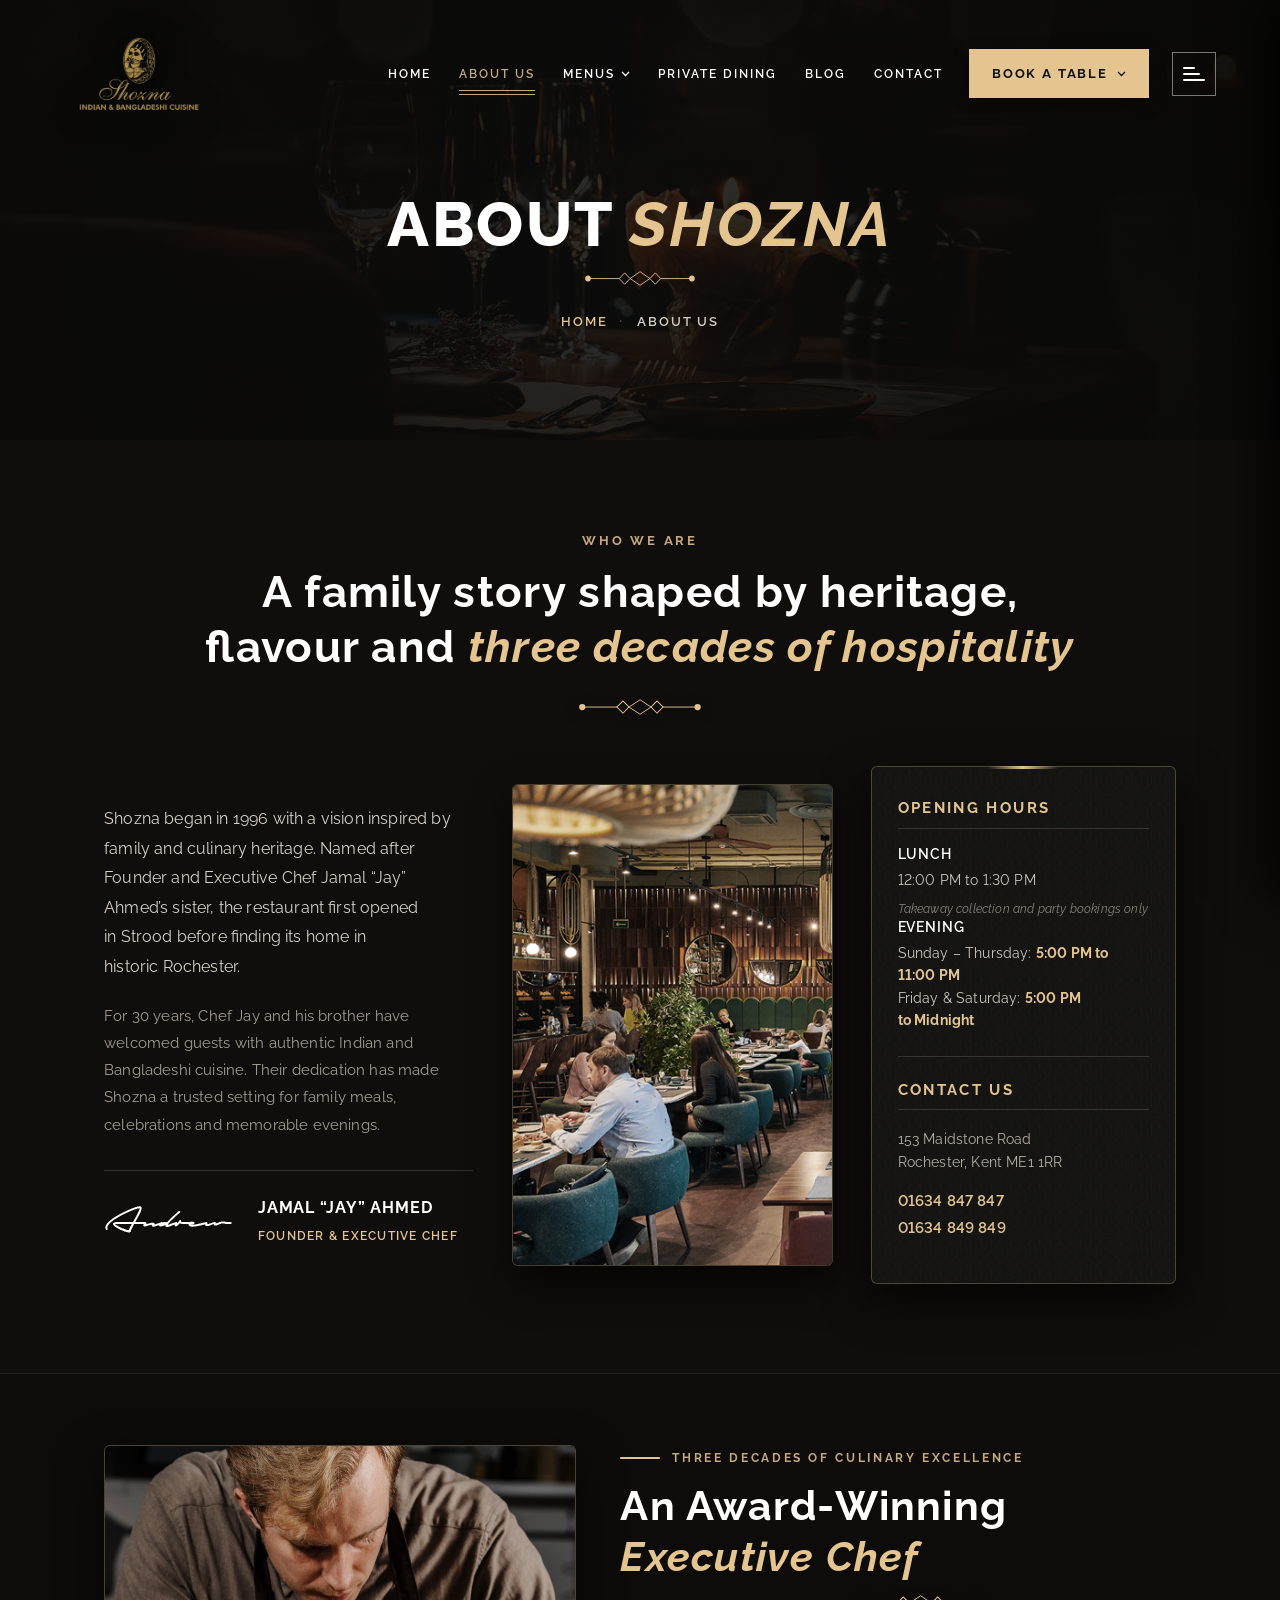
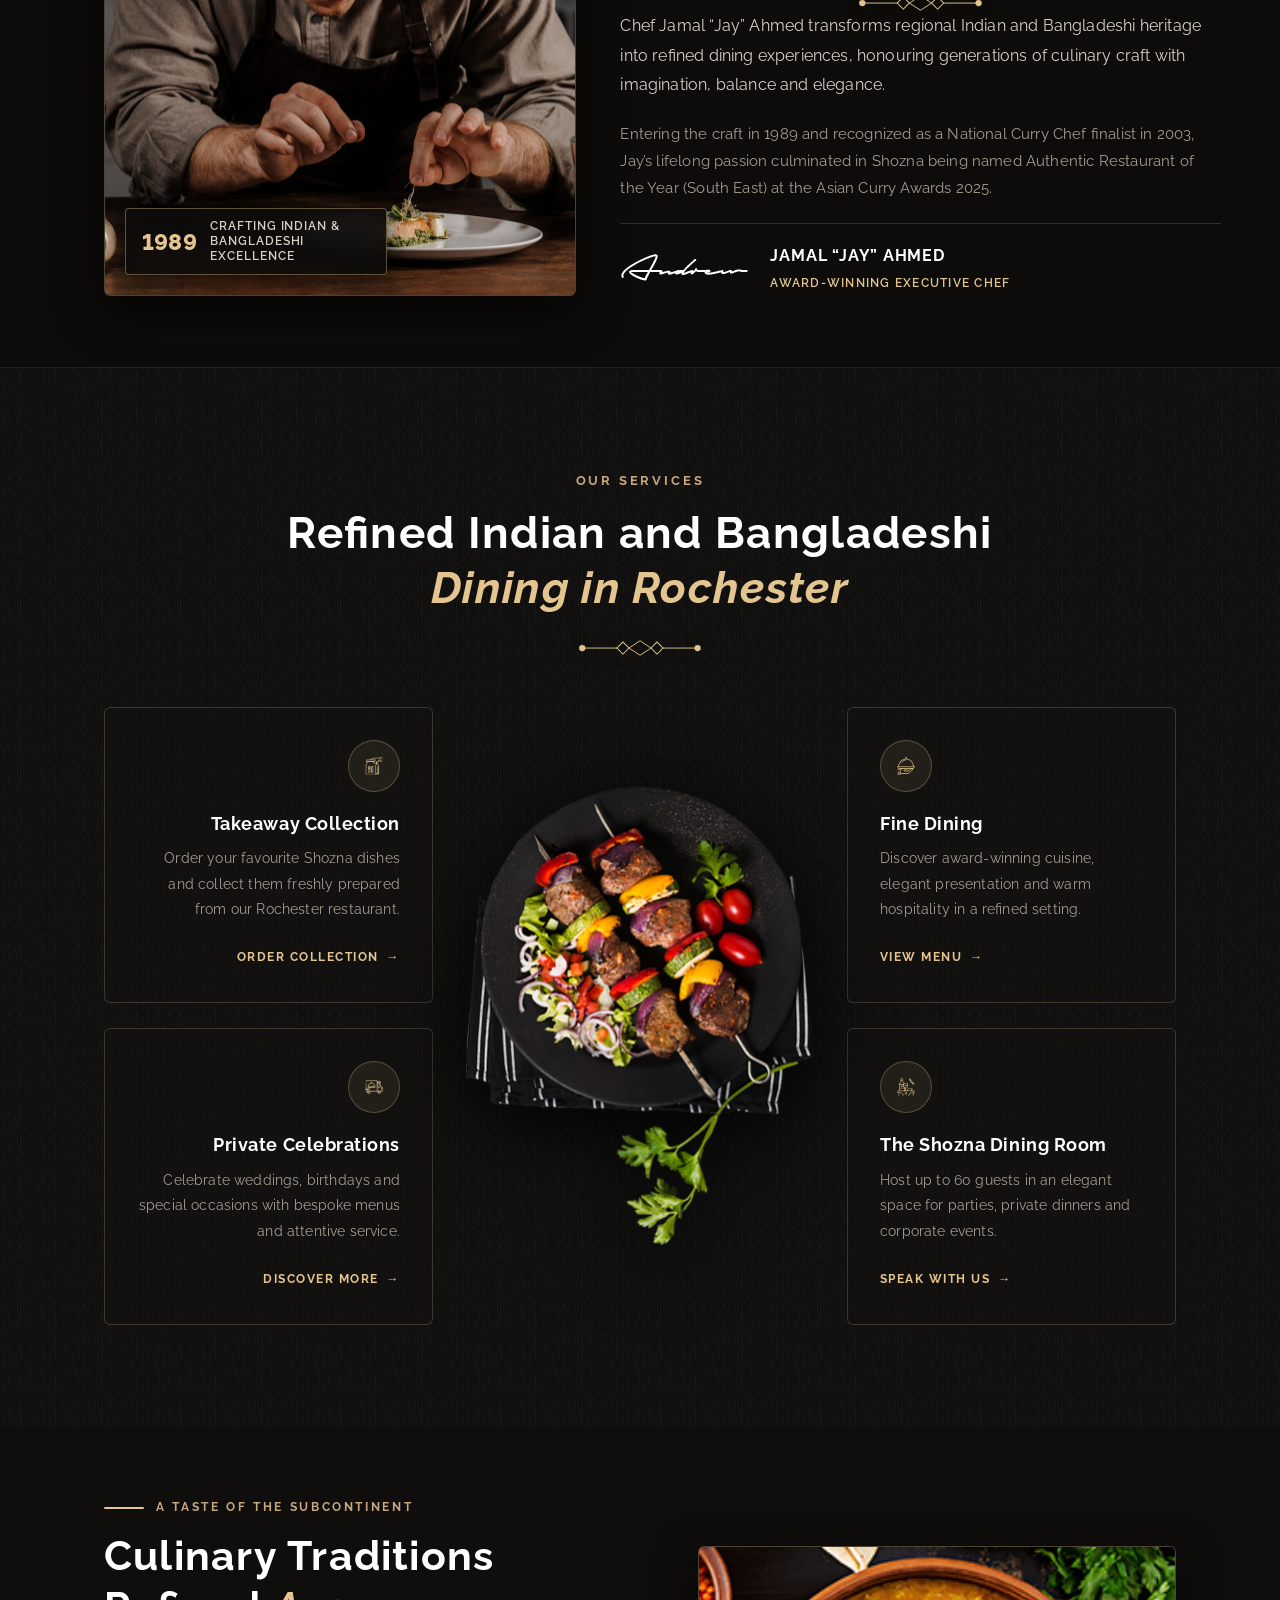
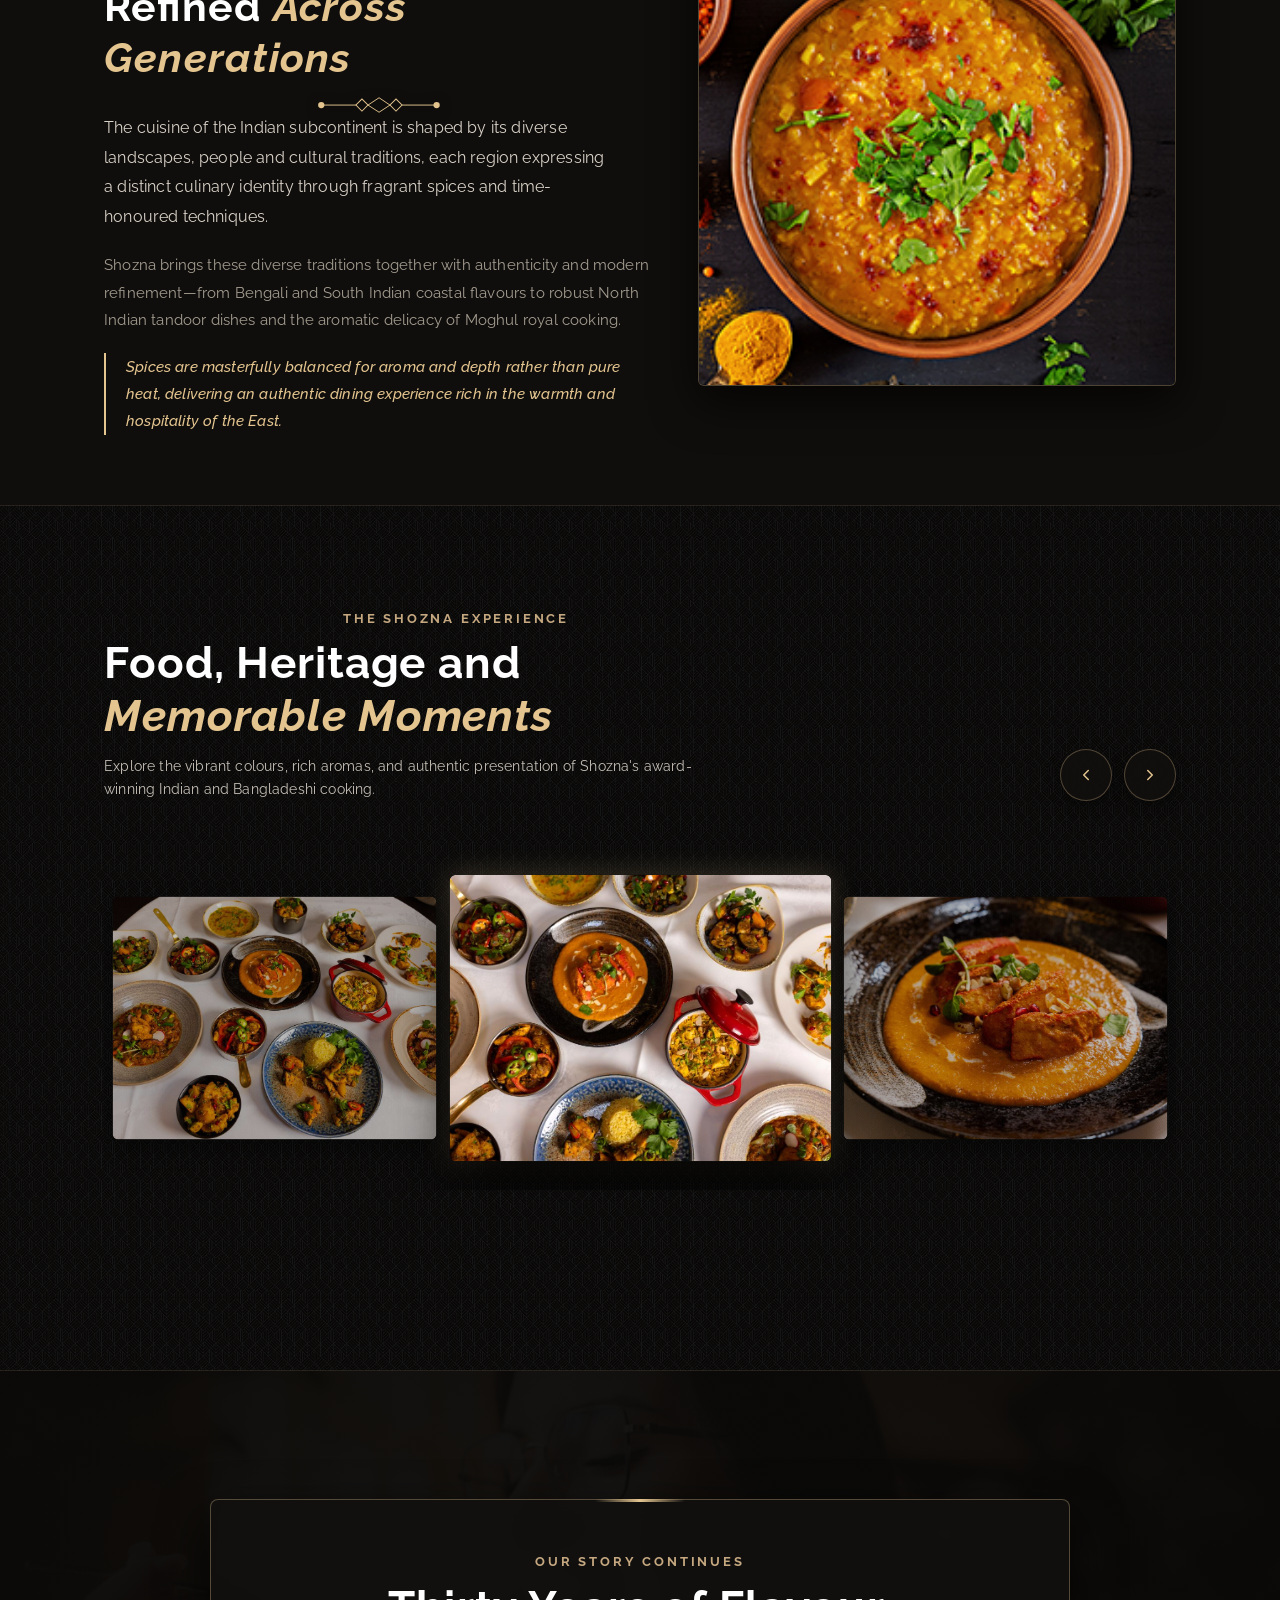
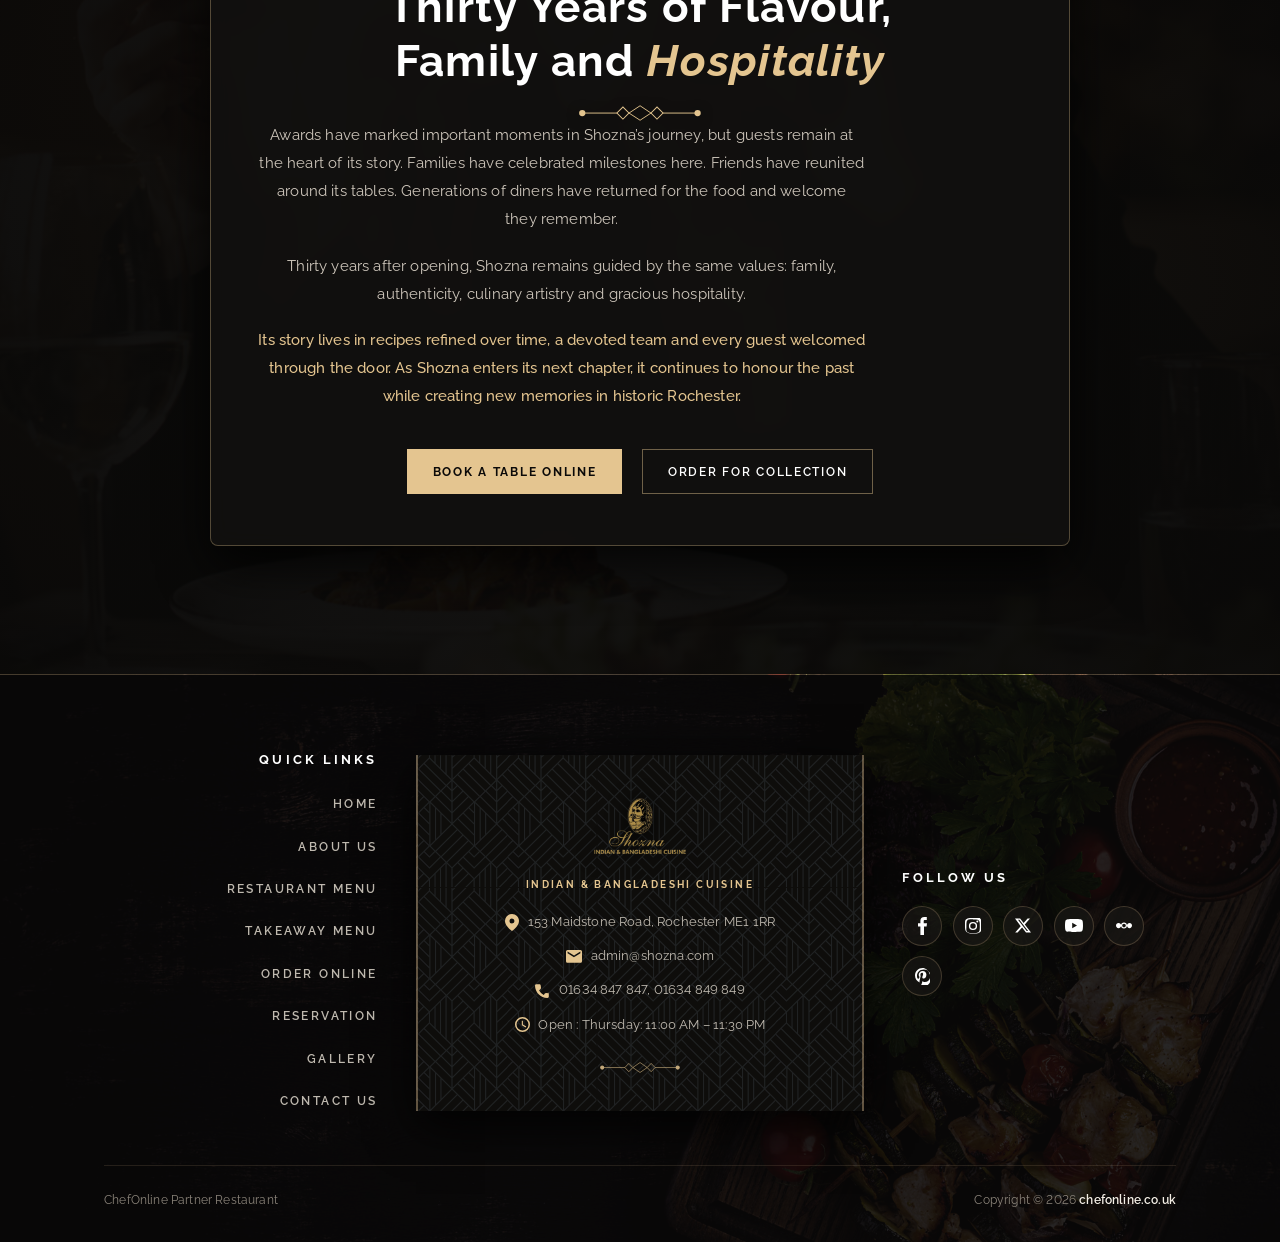
==== commit 66f5efe3: "Unify heading font styles, sizing, line-heights, and typography across About Us, Restaurant Menu, an" ====
--- a/about-us/index.html
+++ b/about-us/index.html
@@ -27,7 +27,7 @@
 <link rel="preconnect" href="https://fonts.googleapis.com">
 <link rel="preconnect" href="https://fonts.gstatic.com" crossorigin>
 <link rel="stylesheet"
-      href="https://fonts.googleapis.com/css2?family=Raleway:ital,wght@0,300;0,400;0,500;0,600;0,700;0,800;0,900;1,400;1,500;1,600;1,700&display=swap">
+      href="https://fonts.googleapis.com/css2?family=Raleway:ital,wght@0,300;0,400;0,500;0,600;0,700;0,800;0,900;1,400;1,500;1,600;1,700;1,800&display=swap">
 
 <link rel="stylesheet" href="../css/tokens.css">
 <link rel="stylesheet" href="../css/type.css">
--- a/css/tokens.css
+++ b/css/tokens.css
@@ -17,6 +17,8 @@
   --c-brass:        #c5a880;
   --c-brass-bright: #dcc4a2;
   --c-brass-deep:   #8c7550;
+  --c-gold:         #dfbf86;
+  --c-gold-bright:  #ecd5a7;
 
   /* --- Type colour ------------------------------------------------------- */
   --c-cream:        #f4efe6;
--- a/css/site.css
+++ b/css/site.css
@@ -3304,9 +3304,9 @@
 }
 
 .inner-banner__title {
-  font-family: var(--font-display);
-  font-size: clamp(2.4rem, 5.2vw, 3.8rem);
-  font-weight: 700;
+  font-family: var(--font-accent, var(--font-primary));
+  font-size: clamp(2.2rem, 5.2vw, 3.85rem);
+  font-weight: 800;
   letter-spacing: 0.04em;
   text-transform: uppercase;
   color: #ffffff;
@@ -3353,15 +3353,15 @@
 /* --- Common About Typography & Headings ------------------------------------ */
 
 .about-section-title {
-  font-family: var(--font-display);
-  font-size: clamp(1.85rem, 3.2vw, 2.75rem);
+  font-family: var(--font-accent, var(--font-primary));
+  font-size: clamp(1.75rem, 3.5vw, 2.75rem);
   font-weight: 700;
   line-height: 1.25;
   color: #ffffff;
-  text-transform: uppercase;
   letter-spacing: 0.03em;
-  margin-top: 0.5rem;
+  margin-top: 0.35rem;
   margin-bottom: 0.75rem;
+  text-align: center;
 }
 
 .about-lead {
@@ -3619,12 +3619,11 @@
 }
 
 .about-chef-split__title {
-  font-family: var(--font-display);
-  font-size: clamp(1.85rem, 3vw, 2.5rem);
-  line-height: 1.2;
-  font-weight: 700;
-  color: #ffffff;
-  text-transform: uppercase;
+  font-family: var(--font-accent, var(--font-primary));
+  font-size: clamp(1.85rem, 3.2vw, 2.65rem);
+  line-height: 1.25;
+  font-weight: 700;
+  color: #ffffff;
   letter-spacing: 0.03em;
   margin-top: 0.35rem;
   margin-bottom: 0.65rem;
@@ -3743,11 +3742,12 @@
 }
 
 .about-service-card__title {
-  color: #ffffff;
-  font-size: 1.12rem;
-  font-weight: 700;
-  letter-spacing: 0.04em;
-  text-transform: uppercase;
+  font-family: var(--font-accent, var(--font-primary));
+  color: #ffffff;
+  font-size: clamp(1.12rem, 1.4vw, 1.3rem);
+  font-weight: 700;
+  line-height: 1.3;
+  letter-spacing: 0.03em;
   margin-bottom: 0.65rem;
 }
 
@@ -3817,14 +3817,13 @@
 }
 
 .about-story-split__title {
-  font-family: var(--font-display);
-  font-size: clamp(1.9rem, 3.2vw, 2.75rem);
+  font-family: var(--font-accent, var(--font-primary));
+  font-size: clamp(1.85rem, 3.2vw, 2.65rem);
   line-height: 1.25;
   font-weight: 700;
   color: #ffffff;
-  text-transform: uppercase;
   letter-spacing: 0.03em;
-  margin-top: 0.5rem;
+  margin-top: 0.35rem;
   margin-bottom: 0.85rem;
 }
 
@@ -3897,15 +3896,14 @@
 }
 
 .about-closing-card__title {
-  font-family: var(--font-display);
-  font-size: clamp(1.9rem, 3.4vw, 2.9rem);
+  font-family: var(--font-accent, var(--font-primary));
+  font-size: clamp(1.85rem, 3.4vw, 2.75rem);
   line-height: 1.25;
   font-weight: 700;
   color: #ffffff;
-  text-transform: uppercase;
   letter-spacing: 0.03em;
-  margin-top: 0.5rem;
-  margin-bottom: 1.25rem;
+  margin-top: 0.35rem;
+  margin-bottom: 1rem;
 }
 
 .about-closing-card__text {
@@ -3999,24 +3997,142 @@
   display: flex;
   flex-direction: column;
   align-items: center;
+  max-width: 1080px;
+  width: 100%;
+}
+
+.inner-banner--menu .inner-banner__title {
+  font-family: var(--font-primary, "Raleway", sans-serif);
+  font-size: clamp(1.4rem, 4.2vw, 3.75rem);
+  font-weight: 800;
+  letter-spacing: 0.04em;
+  text-transform: uppercase;
+  color: #ffffff;
+  line-height: 1.15;
+  margin: 0.45rem 0 0.85rem;
+  white-space: nowrap;
+  display: inline-block;
+}
+
+.hero-title-italic-gold {
+  font-family: inherit;
+  font-style: italic;
+  font-weight: 800;
+  color: var(--c-gold, #dfbf86);
+  letter-spacing: 0.04em;
+  margin-left: 0.25rem;
+  white-space: nowrap;
+}
+
+@media (max-width: 600px) {
+  .inner-banner--menu .inner-banner__title {
+    font-size: clamp(1.2rem, 5.2vw, 1.85rem);
+    letter-spacing: 0.02em;
+  }
+}
+
+@media (max-width: 380px) {
+  .inner-banner--menu .inner-banner__title {
+    font-size: clamp(1.05rem, 5vw, 1.25rem);
+    letter-spacing: 0.01em;
+  }
 }
 
 .inner-banner__desc {
-  font-size: clamp(1rem, 1.1vw, 1.15rem);
-  line-height: 1.75;
+  font-size: clamp(0.95rem, 1.05vw, 1.12rem);
+  line-height: 1.72;
   color: #cfc7bc;
-  max-width: 680px;
-  margin: 0 auto 1.75rem;
+  max-width: 760px;
+  margin: 0 auto 1.85rem;
 }
 
 .inner-banner__actions {
   display: flex;
   justify-content: center;
   align-items: center;
-  gap: 1rem;
+  gap: 1.15rem;
   flex-wrap: wrap;
-  margin-bottom: 1.75rem;
-}
+  margin-bottom: 2rem;
+}
+
+.inner-banner__actions .btn {
+  padding: 0.95rem 2.15rem;
+  font-size: 0.82rem;
+  font-weight: 700;
+  letter-spacing: 0.14em;
+  text-transform: uppercase;
+  border-radius: 2px;
+  display: inline-flex;
+  align-items: center;
+  justify-content: center;
+  gap: 0.5rem;
+  transition: background var(--dur-fast) var(--ease-out),
+              color var(--dur-fast) var(--ease-out),
+              border-color var(--dur-fast) var(--ease-out),
+              box-shadow var(--dur-fast) var(--ease-out);
+}
+
+.inner-banner__actions .btn--solid.btn--gold {
+  background: var(--c-gold, #dfbf86);
+  color: #100e0c !important;
+  border: 1px solid var(--c-gold, #dfbf86);
+}
+
+.inner-banner__actions .btn--solid.btn--gold:hover {
+  background: #ecd5a7;
+  border-color: #ecd5a7;
+  color: #000000 !important;
+  box-shadow: 0 6px 20px rgba(223, 191, 134, 0.25);
+}
+
+.inner-banner__actions .btn--outline {
+  background: rgba(14, 13, 11, 0.4);
+  border: 1px solid rgba(223, 191, 134, 0.45);
+  color: #ffffff !important;
+}
+
+.inner-banner__actions .btn--outline:hover {
+  background: rgba(223, 191, 134, 0.15);
+  border-color: var(--c-gold, #dfbf86);
+  color: var(--c-gold, #dfbf86) !important;
+}
+
+/* --- Hero Bottom Breadcrumbs ---------------------------------------------- */
+.breadcrumb--hero-bottom {
+  margin-top: 0.25rem;
+  display: inline-flex;
+  align-items: center;
+  justify-content: center;
+  gap: 0.85rem;
+  font-family: var(--font-primary, sans-serif);
+  font-size: 0.78rem;
+  font-weight: 700;
+  letter-spacing: 0.16em;
+  text-transform: uppercase;
+}
+
+.breadcrumb--hero-bottom a {
+  color: var(--c-gold, #dfbf86);
+  text-decoration: none;
+  font-weight: 700;
+  transition: color var(--dur-fast) var(--ease-out);
+}
+
+.breadcrumb--hero-bottom a:hover {
+  color: #ffffff;
+}
+
+.breadcrumb--hero-bottom .breadcrumb__sep {
+  color: rgba(228, 197, 144, 0.45);
+  font-size: 0.8rem;
+  font-weight: 400;
+}
+
+.breadcrumb--hero-bottom .breadcrumb__current {
+  color: #ffffff;
+  font-weight: 700;
+}
+
 
 /* --- Section 2: Menu Library Cards Grid ----------------------------------- */
 
@@ -4089,13 +4205,12 @@
 }
 
 .menu-lib-card__title {
-  font-family: var(--font-display);
-  font-size: clamp(1.35rem, 1.8vw, 1.65rem);
-  font-weight: 700;
-  color: #ffffff;
-  text-transform: uppercase;
-  letter-spacing: 0.03em;
+  font-family: var(--font-accent, var(--font-primary));
+  font-size: clamp(1.2rem, 1.8vw, 1.45rem);
+  font-weight: 700;
+  color: #ffffff;
   line-height: 1.25;
+  letter-spacing: 0.02em;
   margin-bottom: 0.65rem;
 }
 
@@ -4210,14 +4325,13 @@
 }
 
 .menu-collection-card__title {
-  font-family: var(--font-display);
-  font-size: clamp(1.9rem, 3.4vw, 2.8rem);
+  font-family: var(--font-accent, var(--font-primary));
+  font-size: clamp(1.85rem, 3.4vw, 2.75rem);
   line-height: 1.25;
   font-weight: 700;
   color: #ffffff;
-  text-transform: uppercase;
   letter-spacing: 0.03em;
-  margin-top: 0.5rem;
+  margin-top: 0.35rem;
   margin-bottom: 1.25rem;
 }
 
@@ -4240,6 +4354,20 @@
    Takeaway Menu Page Styles (`/takeaway-menu`)
    ========================================================================== */
 
+/* --- Button Outlines and Variants ------------------------------------------ */
+.btn--outline {
+  background: transparent;
+  color: #ffffff !important;
+  border: 1px solid rgba(228, 197, 144, 0.45);
+  text-decoration: none !important;
+}
+
+.btn--outline:hover {
+  background: rgba(228, 197, 144, 0.12);
+  border-color: var(--c-brass, #c5a880);
+  color: var(--c-brass, #c5a880) !important;
+}
+
 /* --- Dual Actions Row for Menu Cards --------------------------------------- */
 .menu-lib-card__actions {
   display: flex;
@@ -4249,17 +4377,22 @@
   margin-top: auto;
 }
 
+.menu-lib-card__actions .btn {
+  text-decoration: none !important;
+}
+
 .menu-lib-card__btn--gold {
   background: var(--c-gold, #c5a880);
-  color: #0b0a09;
+  color: #0b0a09 !important;
   border-color: var(--c-gold, #c5a880);
   font-weight: 700;
+  text-decoration: none !important;
 }
 
 .menu-lib-card__btn--gold:hover {
   background: #d4b993;
   border-color: #d4b993;
-  color: #000000;
+  color: #000000 !important;
 }
 
 /* --- Section: How to Order Takeaway from Shozna (5 Steps) ------------------ */
@@ -4288,19 +4421,20 @@
 }
 
 .takeaway-process-intro__title {
-  font-family: var(--font-display);
-  font-size: clamp(1.85rem, 3.5vw, 2.75rem);
-  font-weight: 700;
-  color: #ffffff;
-  line-height: 1.2;
-  margin: 0.5rem 0 0;
+  font-family: var(--font-accent, var(--font-primary));
+  font-size: clamp(1.75rem, 3.5vw, 2.75rem);
+  font-weight: 700;
+  color: #ffffff;
+  line-height: 1.25;
+  letter-spacing: 0.03em;
+  margin: 0.35rem 0 0;
 }
 
 .takeaway-process-intro__lead {
-  max-width: 440px;
-  color: #a39c90;
-  font-size: clamp(0.88rem, 1.1vw, 0.98rem);
-  line-height: 1.75;
+  max-width: 460px;
+  color: #d0c8be;
+  font-size: clamp(0.875rem, 1.15vw, 0.95rem);
+  line-height: 1.65;
   margin: 0;
 }
 
@@ -4344,7 +4478,7 @@
 }
 
 .takeaway-step-title {
-  font-family: var(--font-display);
+  font-family: var(--font-accent, var(--font-primary));
   font-size: clamp(1rem, 1.2vw, 1.15rem);
   font-weight: 700;
   color: #ffffff;
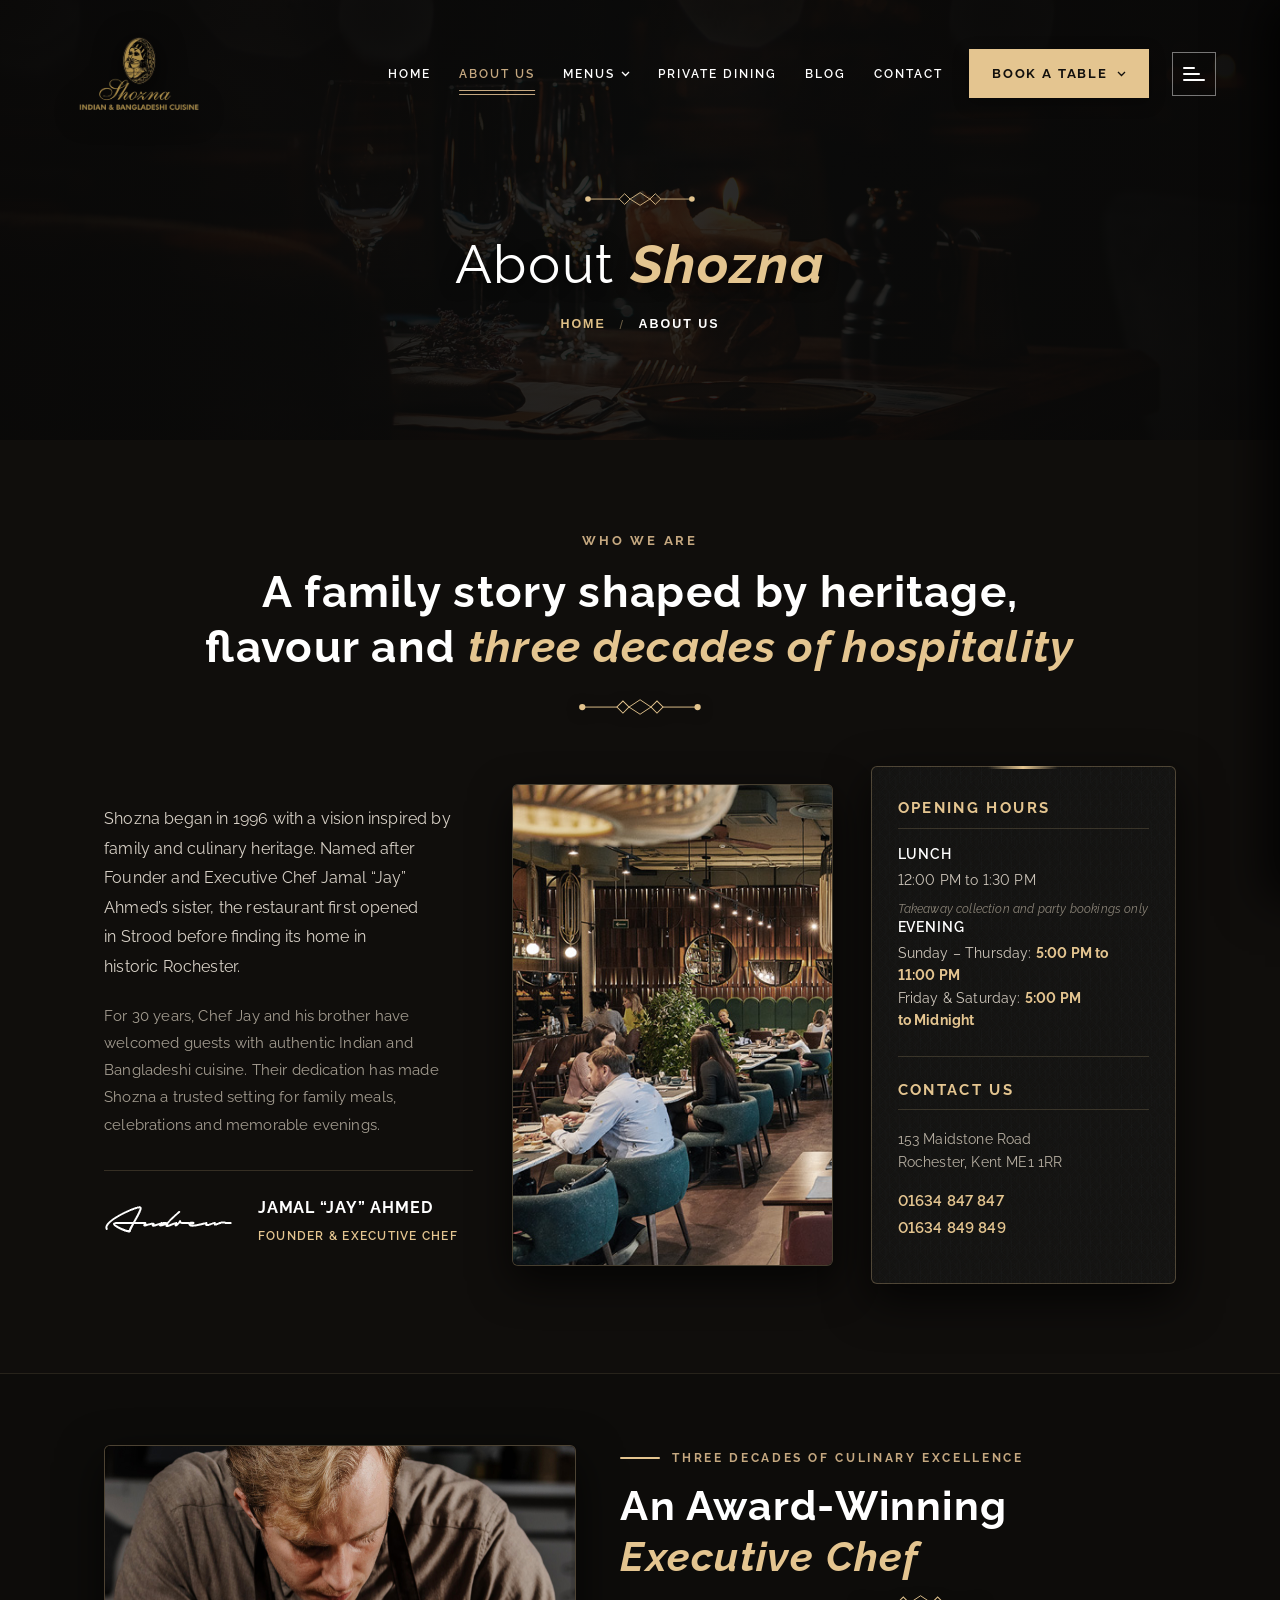
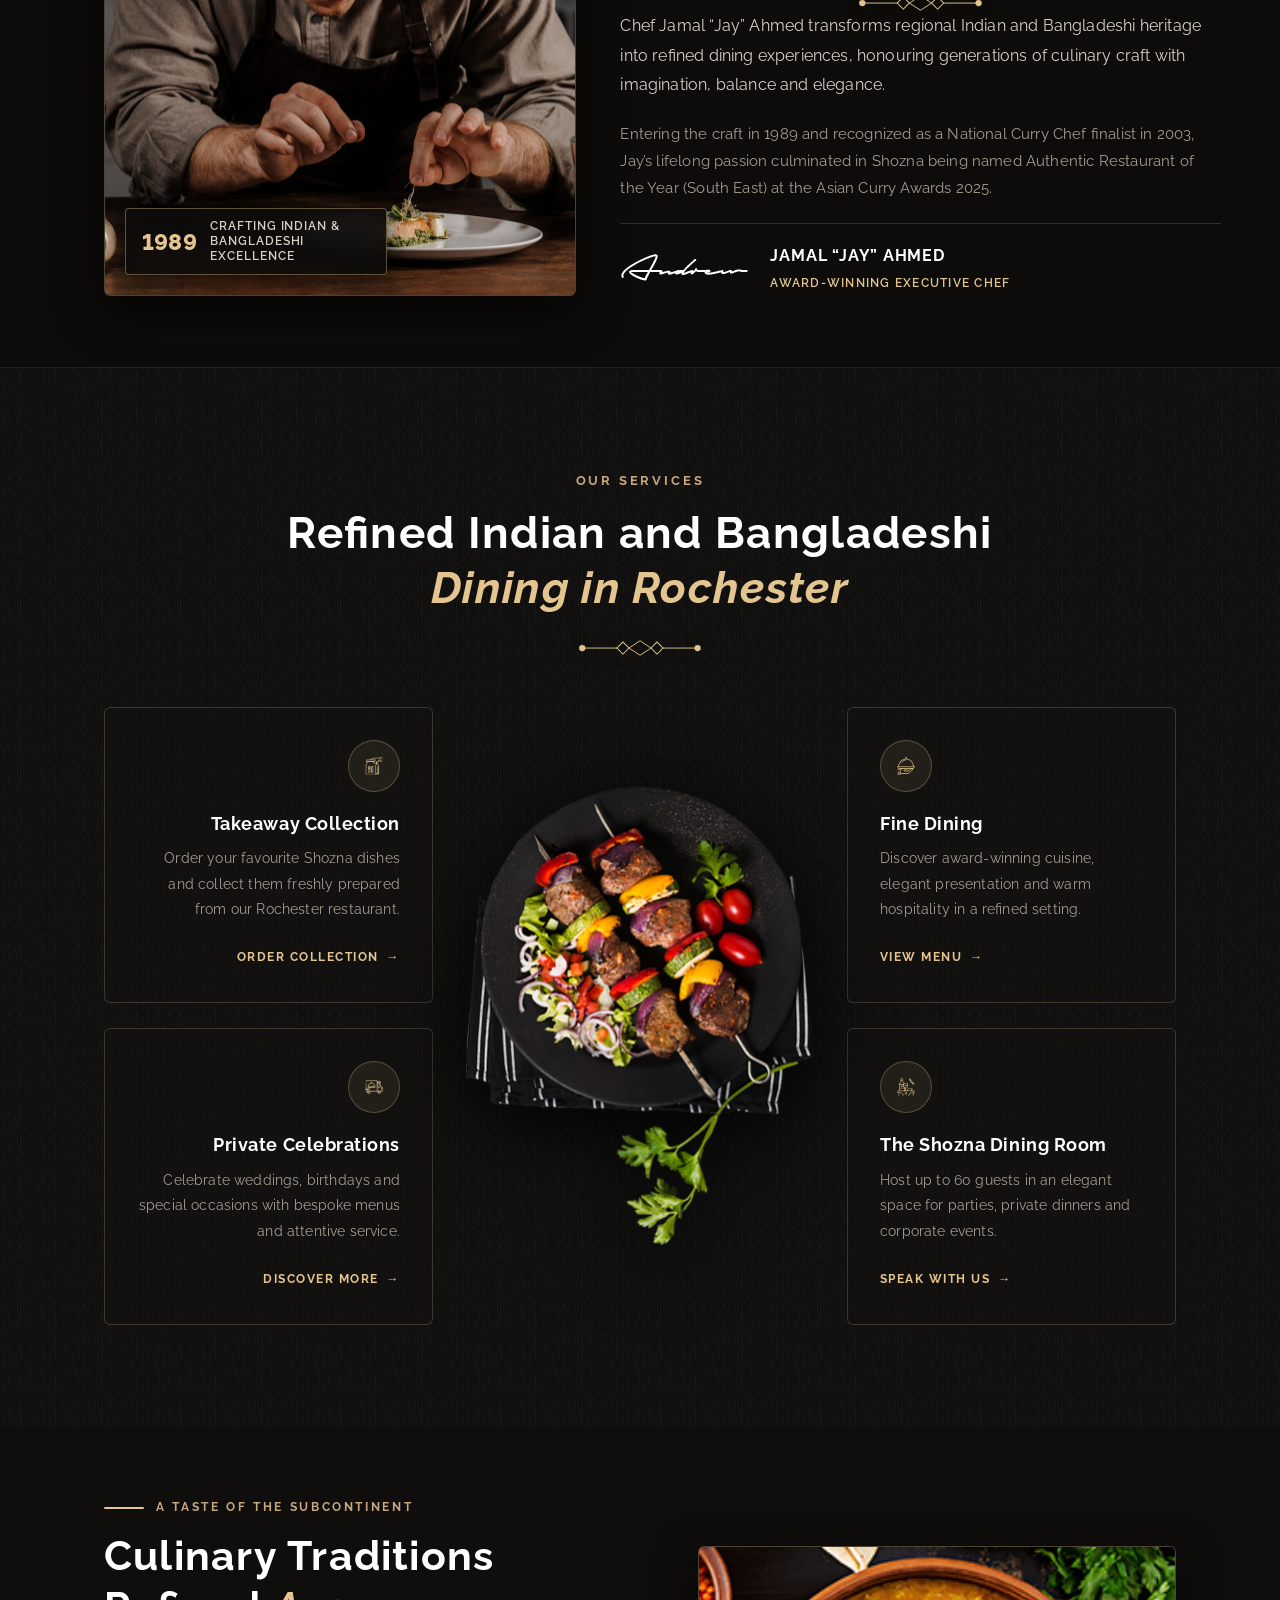
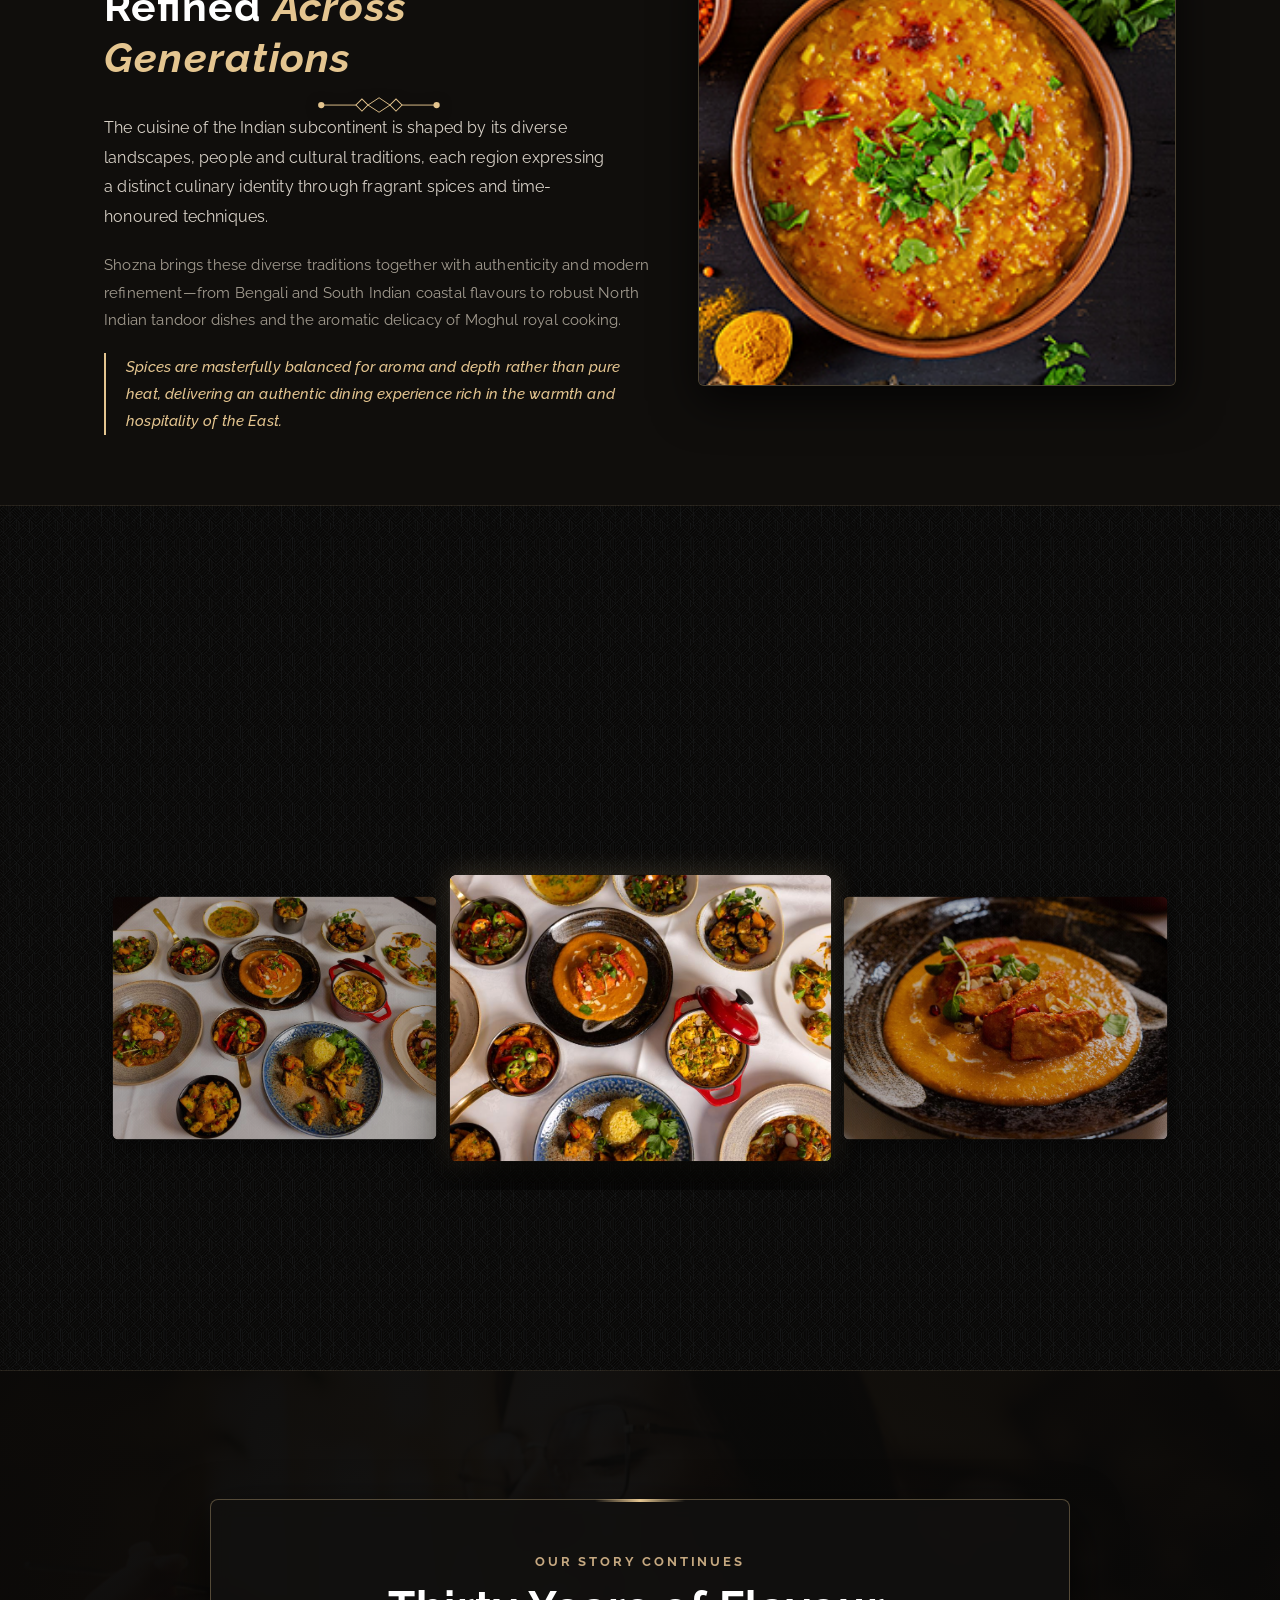
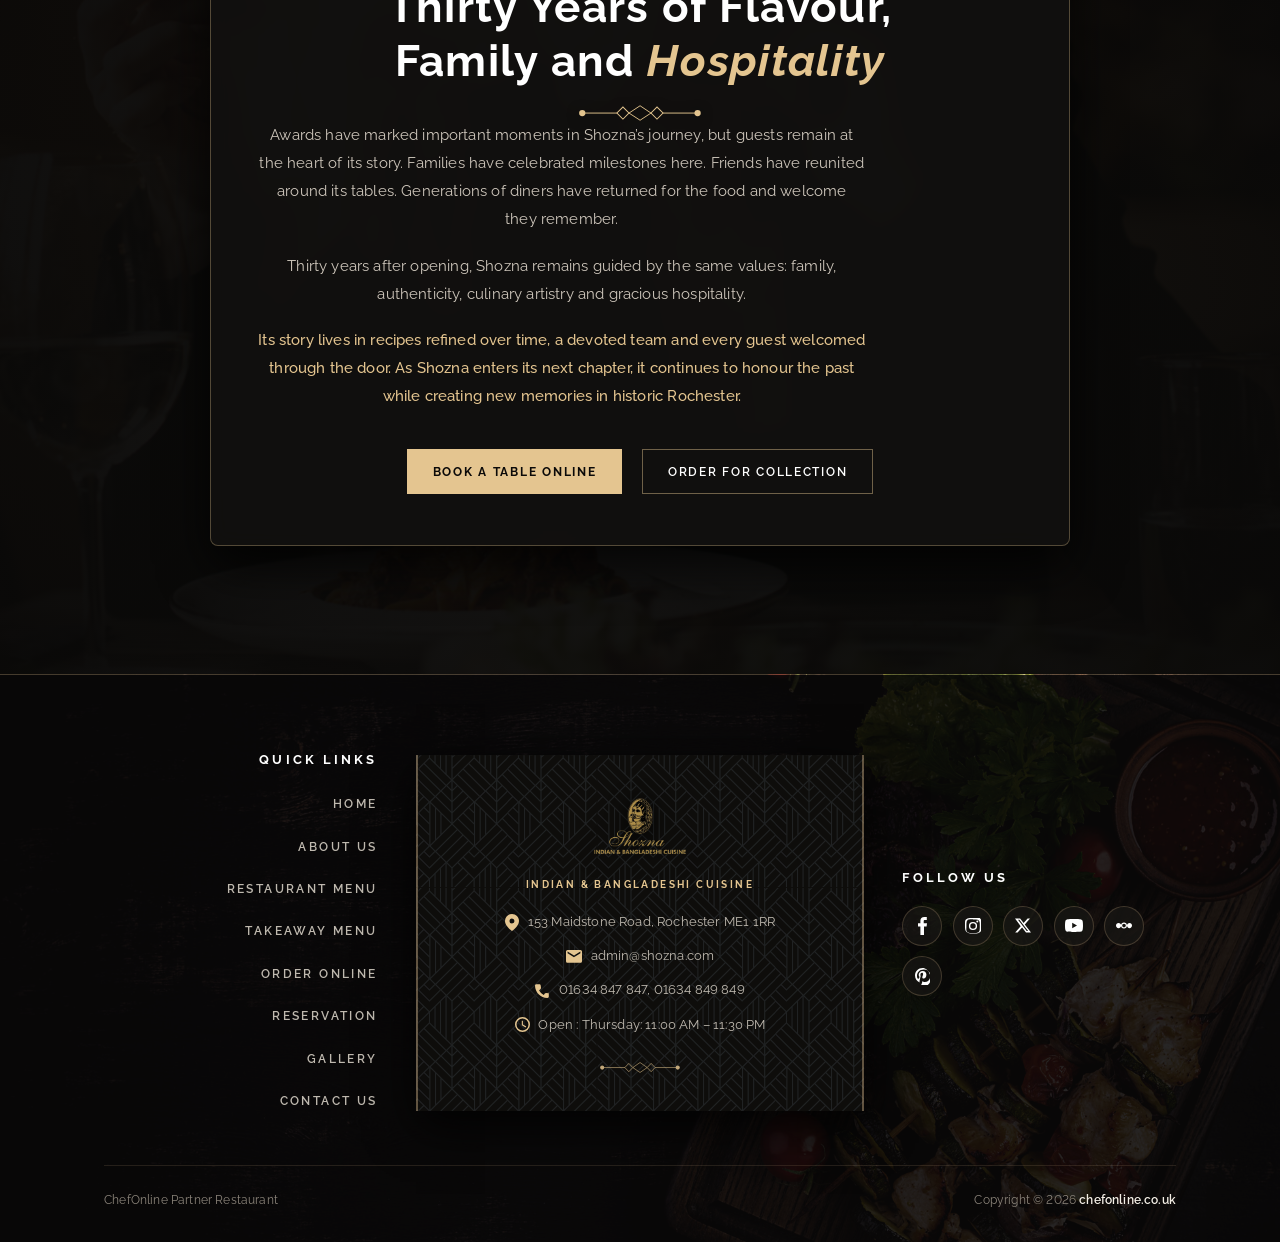
==== commit fc298bcc: "Apply Home Page hero font style, light regular weight (400), Title Case, and layout across all hero " ====
--- a/about-us/index.html
+++ b/about-us/index.html
@@ -200,13 +200,13 @@
   <div class="inner-banner__bg" style="background-image: url('../media/about-banner.jpg');" aria-hidden="true"></div>
   <div class="inner-banner__overlay" aria-hidden="true"></div>
   <div class="shell">
-    <div class="inner-banner__content" data-reveal>
+    <div class="inner-banner__content inner-banner__content--center" data-reveal>
+      <img class="inner-banner__sep" src="../media/separator.svg" alt="" width="110" height="16">
       <h1 class="inner-banner__title">About <span class="gold-script">Shozna</span></h1>
-      <img class="inner-banner__sep" src="../media/separator.svg" alt="" width="110" height="16">
-      <nav class="breadcrumb" aria-label="Breadcrumb">
-        <a href="../index.html">Home</a>
-        <span class="breadcrumb__sep" aria-hidden="true">&bull;</span>
-        <span class="breadcrumb__current" aria-current="page">About Us</span>
+      <nav class="breadcrumb breadcrumb--hero-bottom" aria-label="Breadcrumb">
+        <a href="../index.html">HOME</a>
+        <span class="breadcrumb__sep" aria-hidden="true">/</span>
+        <span class="breadcrumb__current" aria-current="page">ABOUT US</span>
       </nav>
     </div>
   </div>
--- a/css/site.css
+++ b/css/site.css
@@ -3304,14 +3304,15 @@
 }
 
 .inner-banner__title {
-  font-family: var(--font-accent, var(--font-primary));
-  font-size: clamp(2.2rem, 5.2vw, 3.85rem);
-  font-weight: 800;
-  letter-spacing: 0.04em;
-  text-transform: uppercase;
-  color: #ffffff;
-  line-height: 1.15;
-  margin: 0.5rem 0 0.75rem;
+  font-family: var(--font-primary, "Raleway", sans-serif);
+  font-size: clamp(2.1rem, 1.40rem + 2.50vw, 3.65rem);
+  font-weight: 400;
+  letter-spacing: 0.03em;
+  text-transform: none;
+  color: #ffffff;
+  line-height: 1.2;
+  margin: 0.4rem 0 0.75rem;
+  text-shadow: 0 2px 16px rgba(0, 0, 0, 0.85);
 }
 
 .inner-banner__sep {
@@ -4003,13 +4004,14 @@
 
 .inner-banner--menu .inner-banner__title {
   font-family: var(--font-primary, "Raleway", sans-serif);
-  font-size: clamp(1.4rem, 4.2vw, 3.75rem);
-  font-weight: 800;
-  letter-spacing: 0.04em;
-  text-transform: uppercase;
-  color: #ffffff;
-  line-height: 1.15;
-  margin: 0.45rem 0 0.85rem;
+  font-size: clamp(1.85rem, 4.2vw, 3.65rem);
+  font-weight: 400;
+  letter-spacing: 0.03em;
+  text-transform: none;
+  color: #ffffff;
+  line-height: 1.2;
+  margin: 0.4rem 0 0.75rem;
+  text-shadow: 0 2px 16px rgba(0, 0, 0, 0.85);
   white-space: nowrap;
   display: inline-block;
 }
@@ -4017,9 +4019,9 @@
 .hero-title-italic-gold {
   font-family: inherit;
   font-style: italic;
-  font-weight: 800;
+  font-weight: 400;
   color: var(--c-gold, #dfbf86);
-  letter-spacing: 0.04em;
+  letter-spacing: 0.03em;
   margin-left: 0.25rem;
   white-space: nowrap;
 }
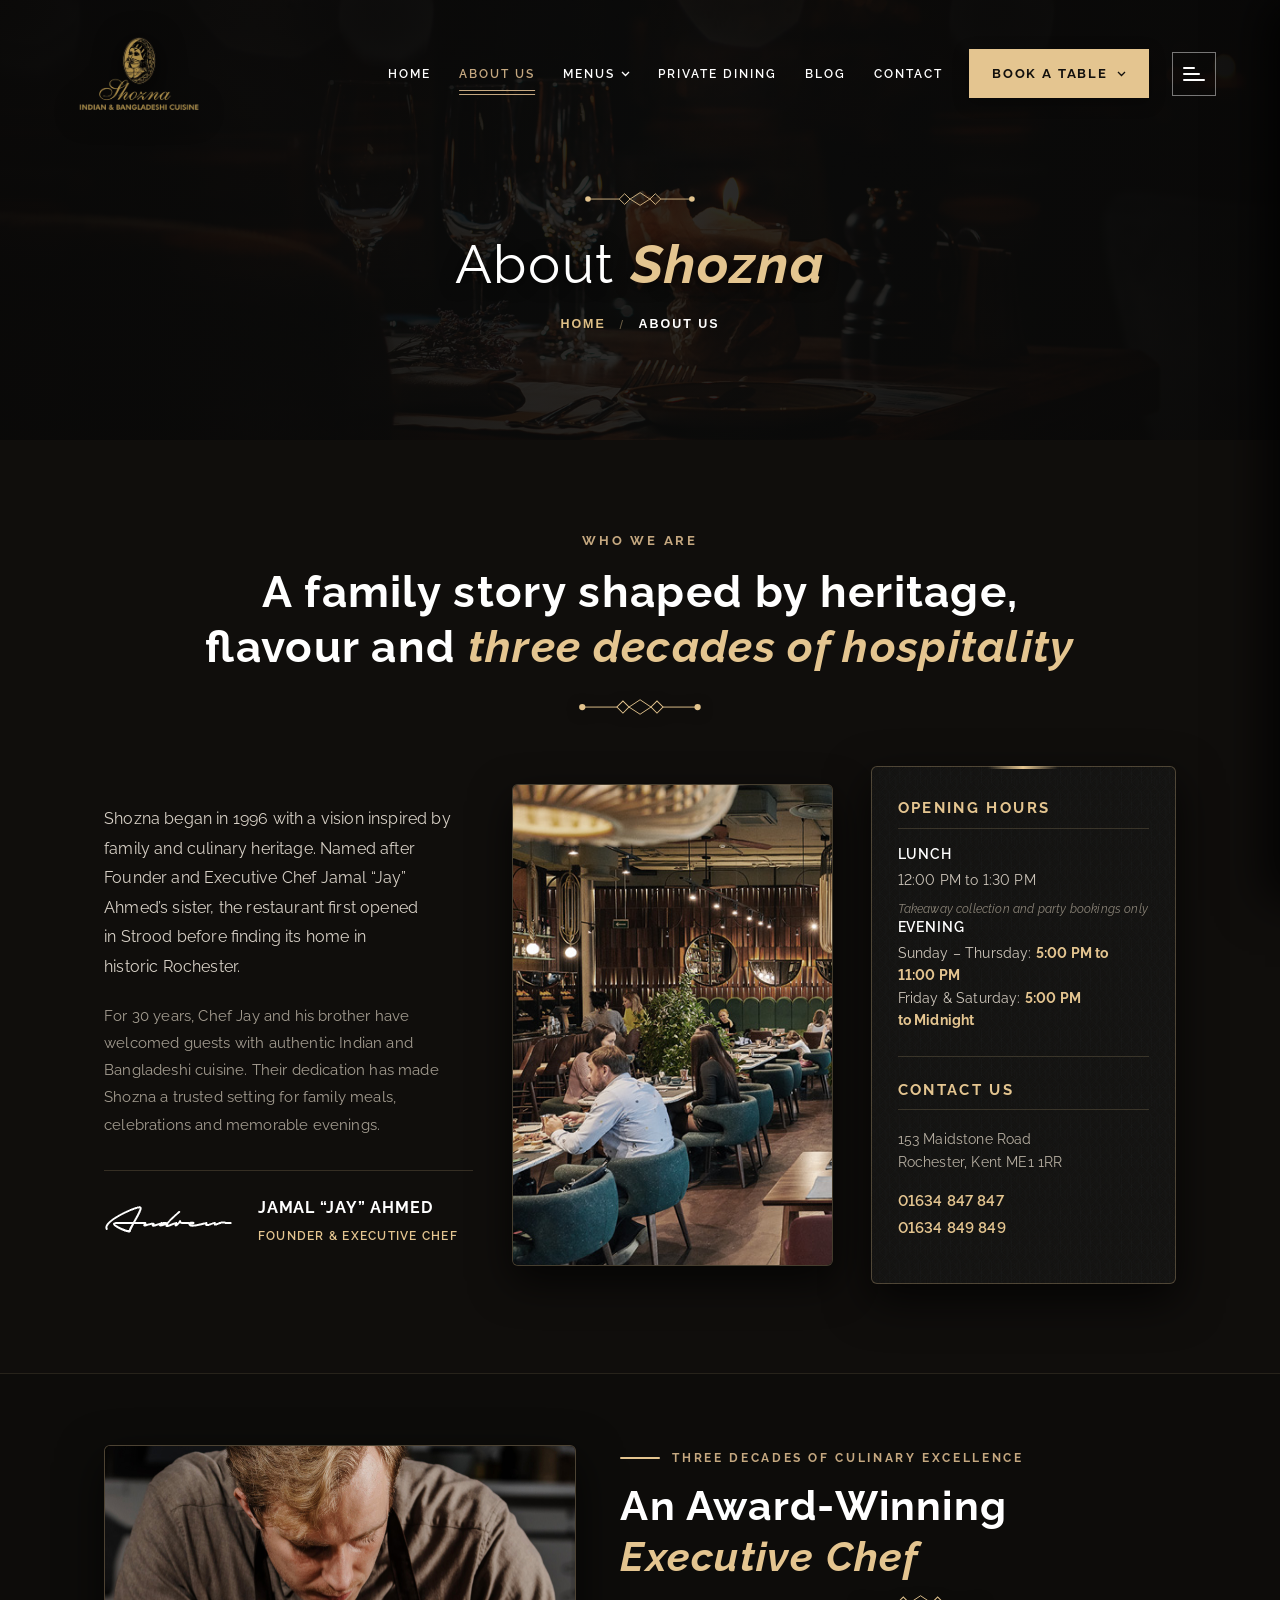
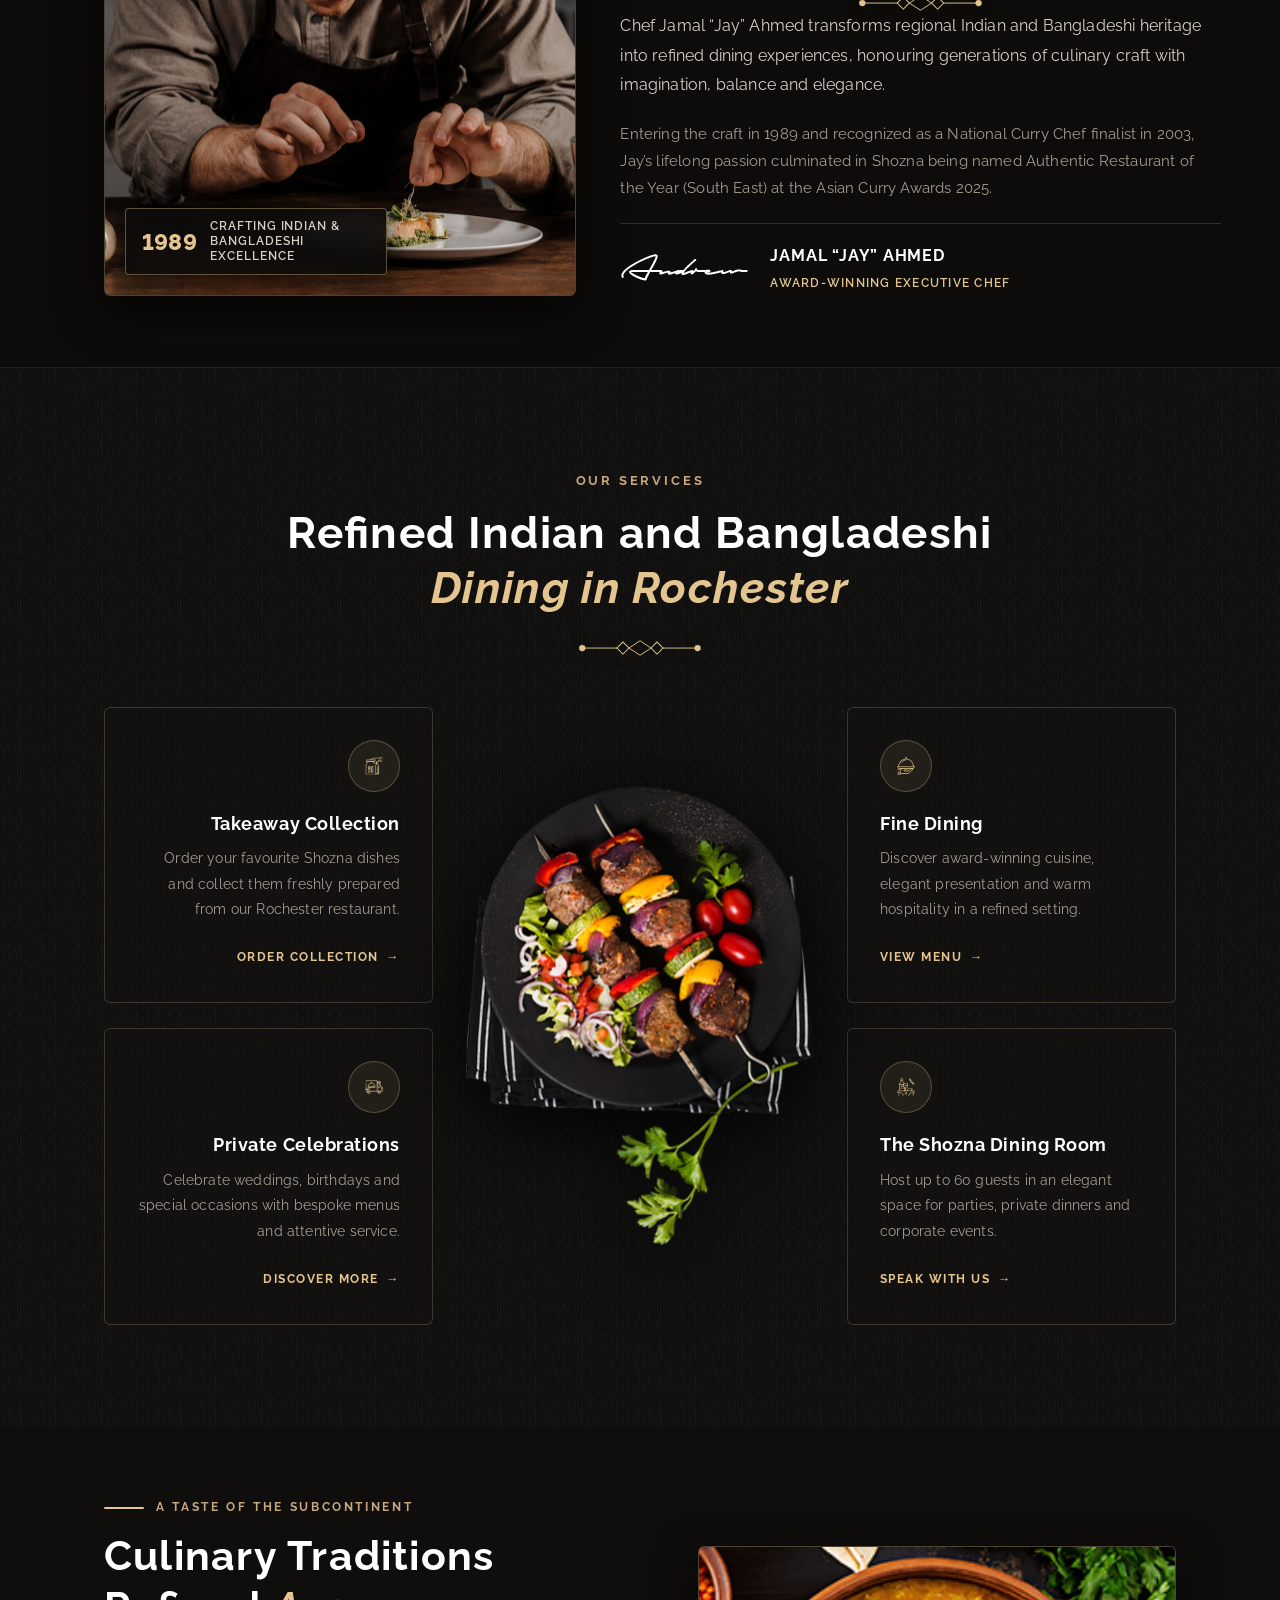
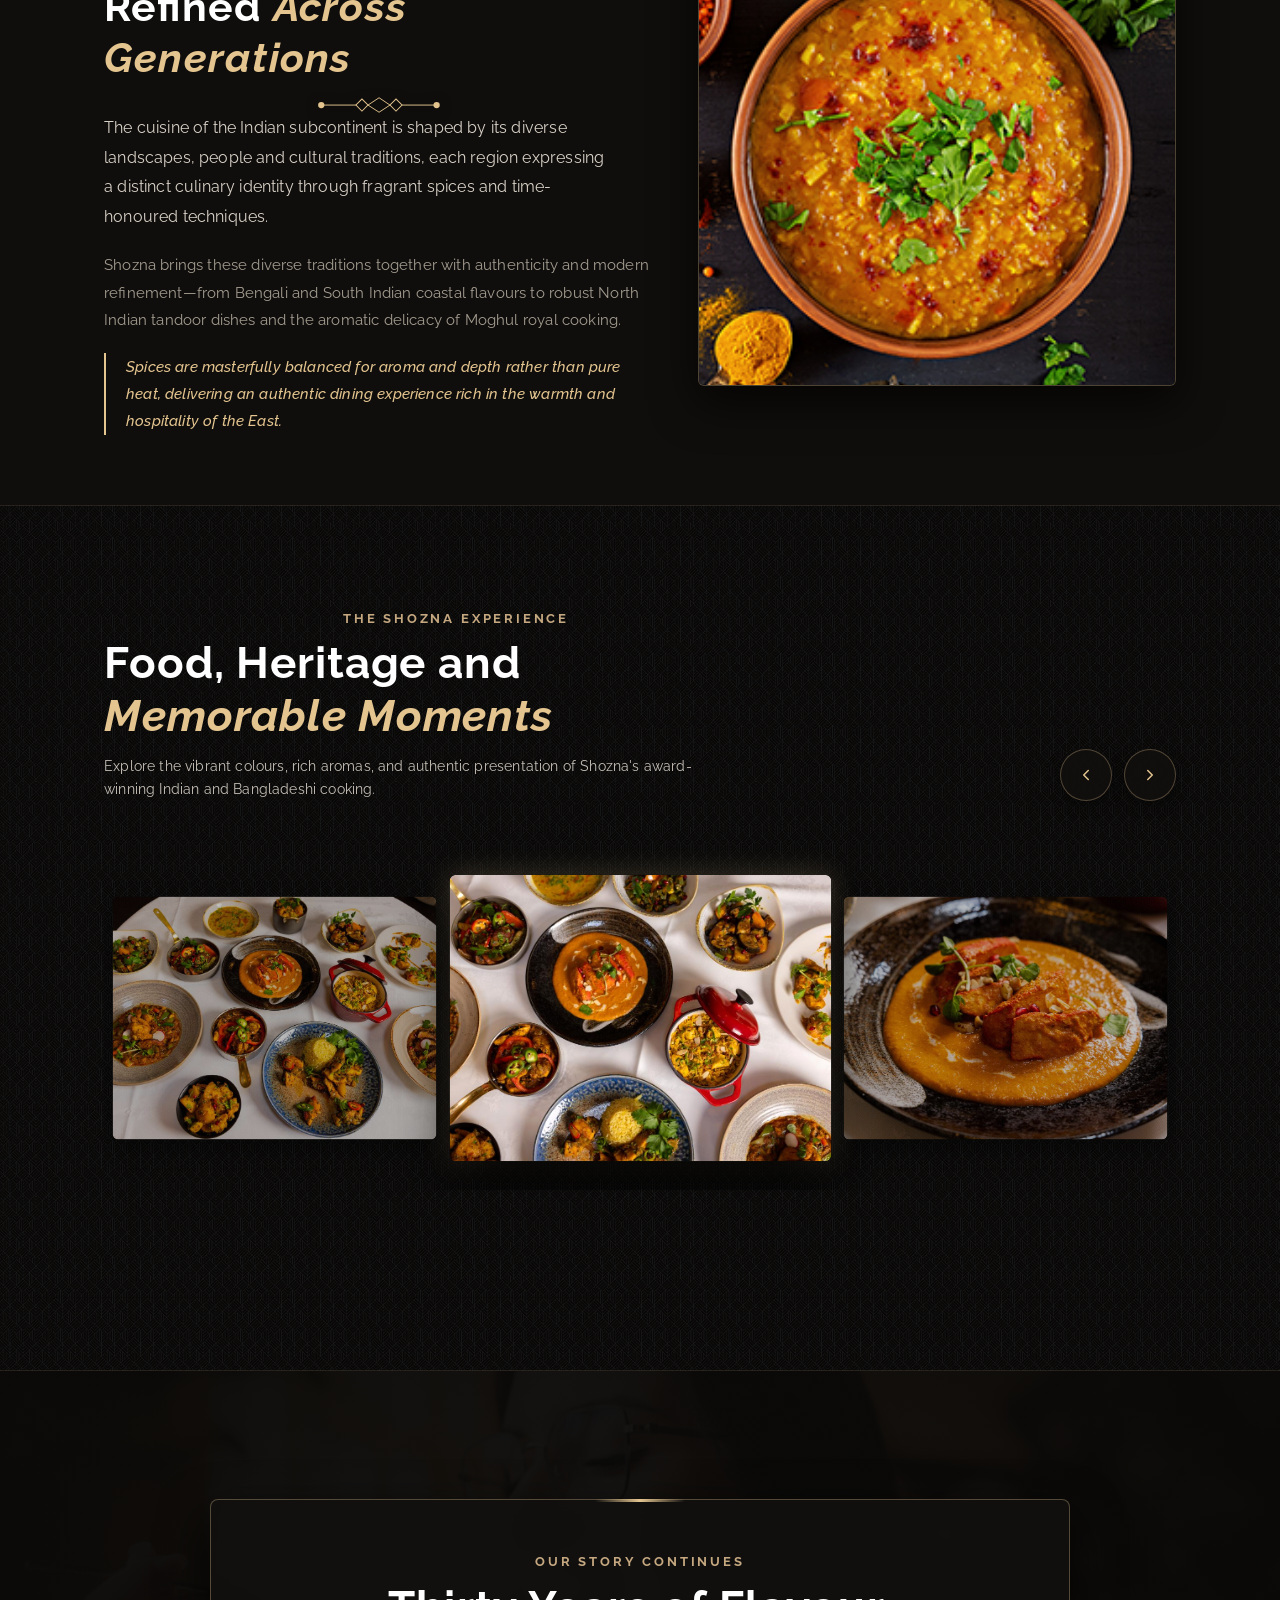
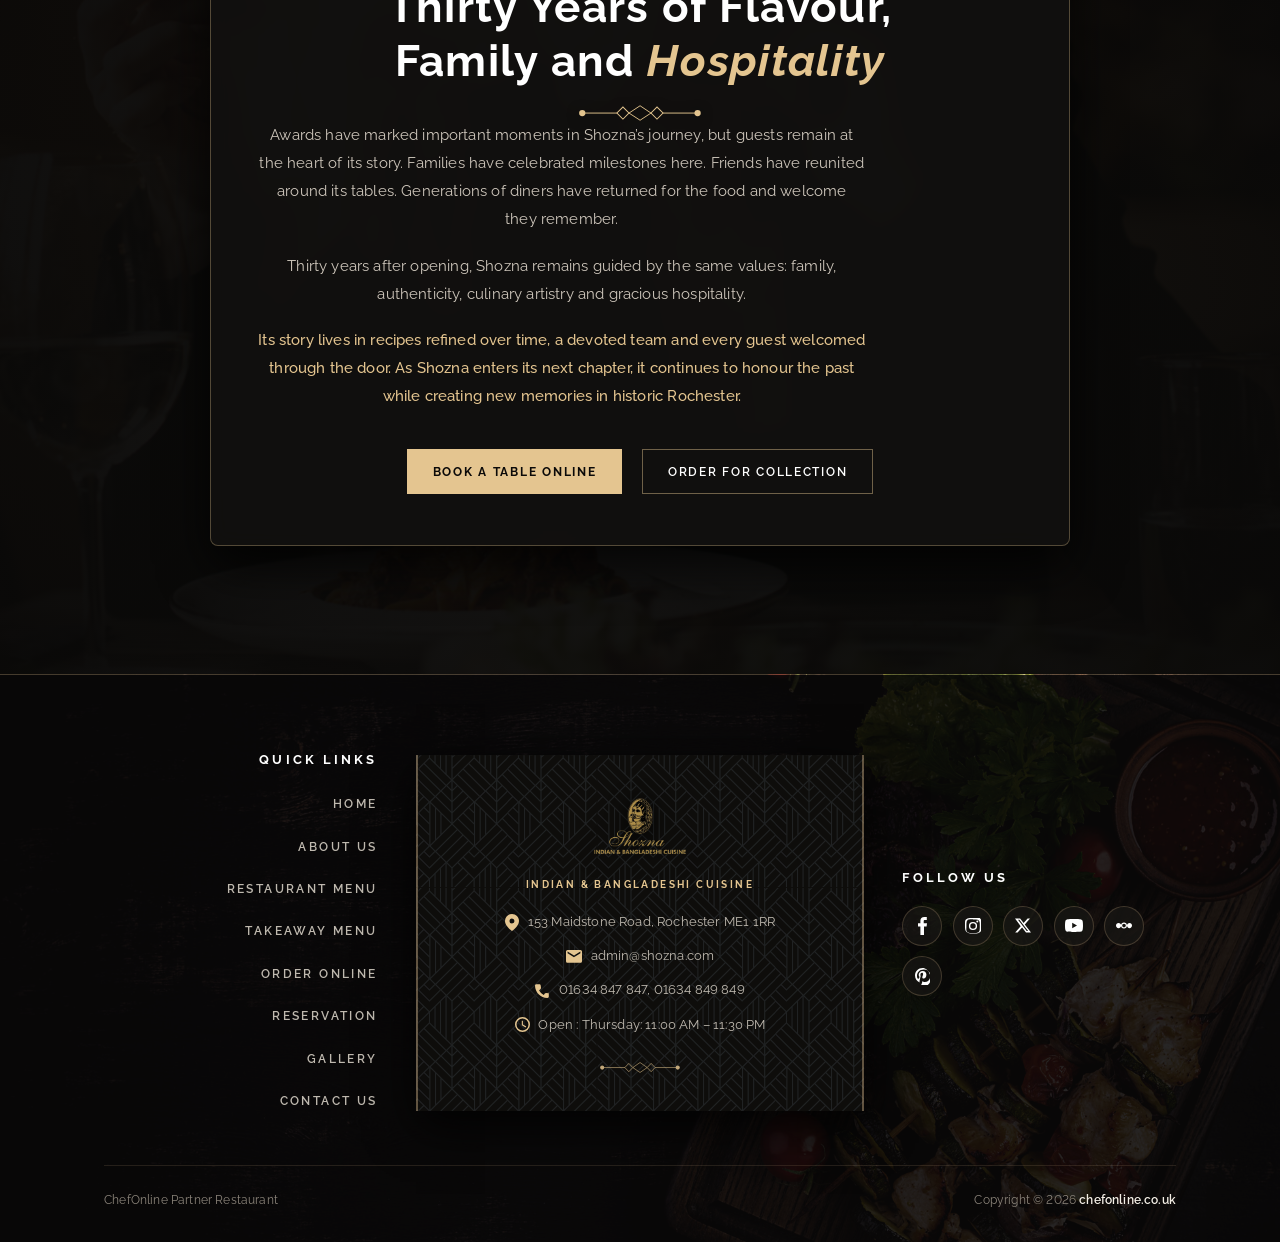
==== commit 35f868f1: "Synchronize header, drawer navigation, backdrop, and footer across all pages" ====
--- a/about-us/index.html
+++ b/about-us/index.html
@@ -161,35 +161,54 @@
       <path d="M1 1l12 12M13 1L1 13" stroke="currentColor" stroke-width="1.8" stroke-linecap="round"/>
     </svg>
   </button>
-  <div class="info-bar__brand">
-    <img src="../media/logo.webp" alt="Shozna" width="160" height="89">
-  </div>
-  <div class="info-bar__content">
-    <h3 class="info-bar__heading">VISIT US</h3>
-    <p class="info-bar__address">
-      153 Maidstone Road, Rochester<br>
-      Kent ME1 1RR
-    </p>
-
-    <h3 class="info-bar__heading">OPENING HOURS</h3>
-    <p class="info-bar__hours">
-      <strong>Lunch:</strong> 12:00 PM &ndash; 1:30 PM<br>
-      <span class="info-bar__note">(Takeaway collection &amp; party bookings only)</span><br><br>
-      <strong>Sunday &ndash; Thursday:</strong> 5:00 PM &ndash; 11:00 PM<br>
-      <strong>Friday &amp; Saturday:</strong> 5:00 PM &ndash; Midnight
-    </p>
-
-    <h3 class="info-bar__heading">RESERVATIONS &amp; ENQUIRIES</h3>
-    <p class="info-bar__contact">
-      <a class="numeric" href="tel:+441634847847">01634 847 847</a><br>
-      <a class="numeric" href="tel:+441634849849">01634 849 849</a><br>
-      <a href="mailto:admin@shozna.com">admin@shozna.com</a>
-    </p>
-  </div>
-  <div class="info-bar__actions">
-    <a class="btn btn--solid" href="https://backoffice.chefonline.co.uk/draft/shozna/reservations">BOOK A TABLE ONLINE</a>
+
+  <div class="drawer-inner">
+    <div class="drawer-brand">
+      <img class="drawer-logo" src="../media/logo.webp" alt="Shozna Indian &amp; Bangladeshi Cuisine" width="220" height="122">
+    </div>
+
+    <!-- Mobile Navigation links for responsive mobile view -->
+    <nav class="drawer-mobile-nav" aria-label="Mobile Navigation">
+      <a href="../index.html" class="drawer-mobile-link">Home</a>
+      <a href="../about-us.html" class="drawer-mobile-link is-active">About Us</a>
+      <a href="../restaurant-menu.html" class="drawer-mobile-link">Restaurant Menu</a>
+      <a href="../takeaway-menu.html" class="drawer-mobile-link">Takeaway Menu</a>
+      <a href="https://www.srsdraft.co.uk/shozna-2026/private-dining" class="drawer-mobile-link">Private Dining</a>
+      <a href="https://www.srsdraft.co.uk/shozna-2026/blog" class="drawer-mobile-link">Blog</a>
+      <a href="https://www.srsdraft.co.uk/shozna-2026/contact" class="drawer-mobile-link">Contact</a>
+    </nav>
+
+    <div class="drawer-circle-wrap">
+      <img src="https://www.srsdraft.co.uk/shozna-2026/assets/images/resource/gallery-1.jpg" alt="Shozna Dining" width="160" height="160" class="drawer-circle-img">
+    </div>
+
+    <h3 class="drawer-title">VISIT US</h3>
+
+    <div class="drawer-info-group">
+      <p class="drawer-address">
+        153 Maidstone Road, Rochester<br>
+        ME1 1RR
+      </p>
+      <p class="drawer-hours">Open : Thursday: 11:00 AM &ndash; 11:30 PM</p>
+      <p class="drawer-email-wrap">
+        <a class="drawer-email" href="mailto:admin@shozna.com">admin@shozna.com</a>
+      </p>
+    </div>
+
+    <div class="drawer-diamond" aria-hidden="true">&#9671;</div>
+
+    <div class="drawer-phone-wrap">
+      <a class="drawer-phone-link" href="tel:+441634847847">
+        <svg class="drawer-phone-icon" width="18" height="18" viewBox="0 0 24 24" fill="currentColor" aria-hidden="true">
+          <path d="M6.62 10.79a15.053 15.053 0 0 0 6.59 6.59l2.2-2.2a1 1 0 0 1 1.02-.24c1.12.37 2.33.57 3.57.57a1 1 0 0 1 1 1v3.5a1 1 0 0 1-1 1C10.61 22 2 13.39 2 4a1 1 0 0 1 1-1h3.5a1 1 0 0 1 1 1c0 1.24.2 2.45.57 3.57a1 1 0 0 1-.25 1.02l-2.2 2.2z"/>
+        </svg>
+        <span class="numeric">01634 847 847, 01634 849 849</span>
+      </a>
+    </div>
   </div>
 </aside>
+
+<div class="backdrop" id="backdrop" hidden></div>
 
 <main id="main">
 
--- a/css/site.css
+++ b/css/site.css
@@ -151,7 +151,8 @@
 .nav-drop__toggle:hover,
 .nav-drop:hover .nav-drop__toggle,
 .nav a.is-active,
-.nav-drop.is-active .nav-drop__toggle {
+.nav-drop.is-active .nav-drop__toggle,
+.nav-drop__toggle.is-active {
   color: var(--c-brass);
 }
 
@@ -164,7 +165,8 @@
 .nav-drop__toggle:hover::after,
 .nav-drop:hover .nav-drop__toggle::after,
 .nav a.is-active::after,
-.nav-drop.is-active .nav-drop__toggle::after {
+.nav-drop.is-active .nav-drop__toggle::after,
+.nav-drop__toggle.is-active::after {
   width: 100%;
 }
 
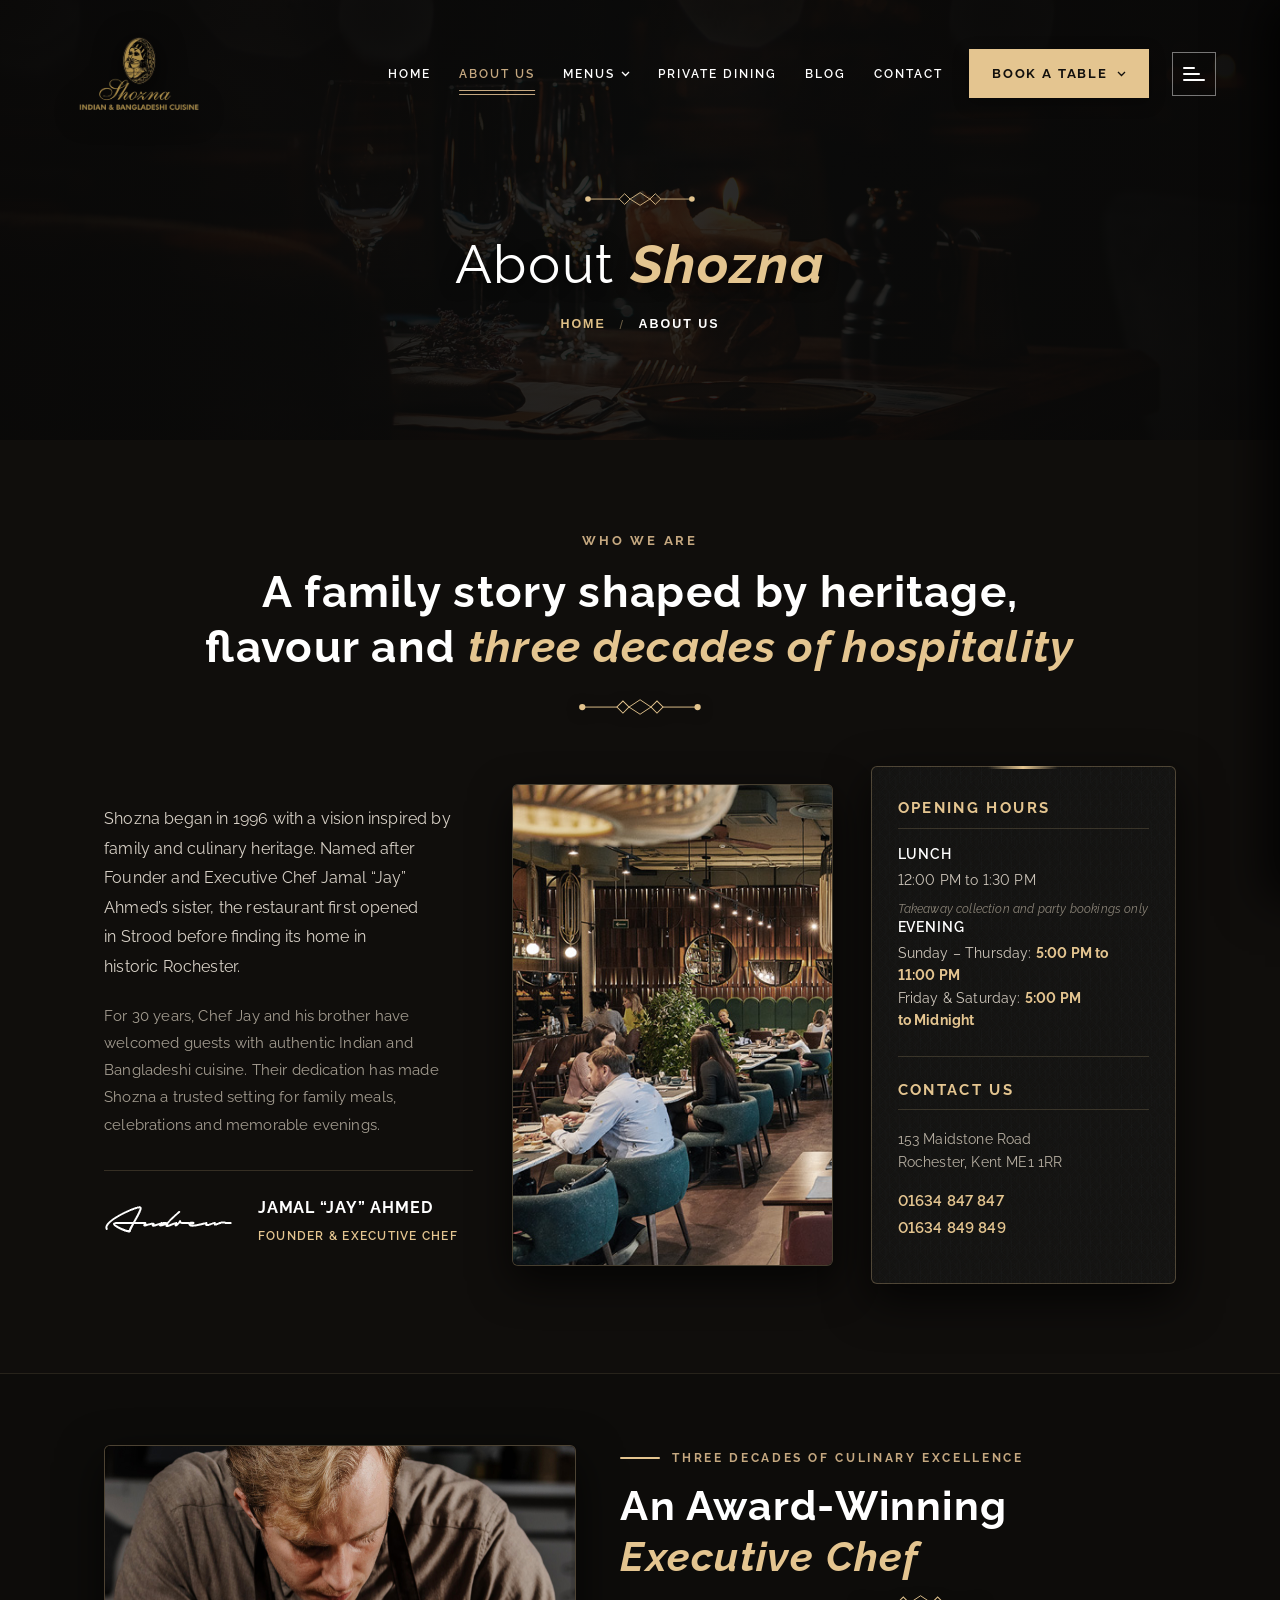
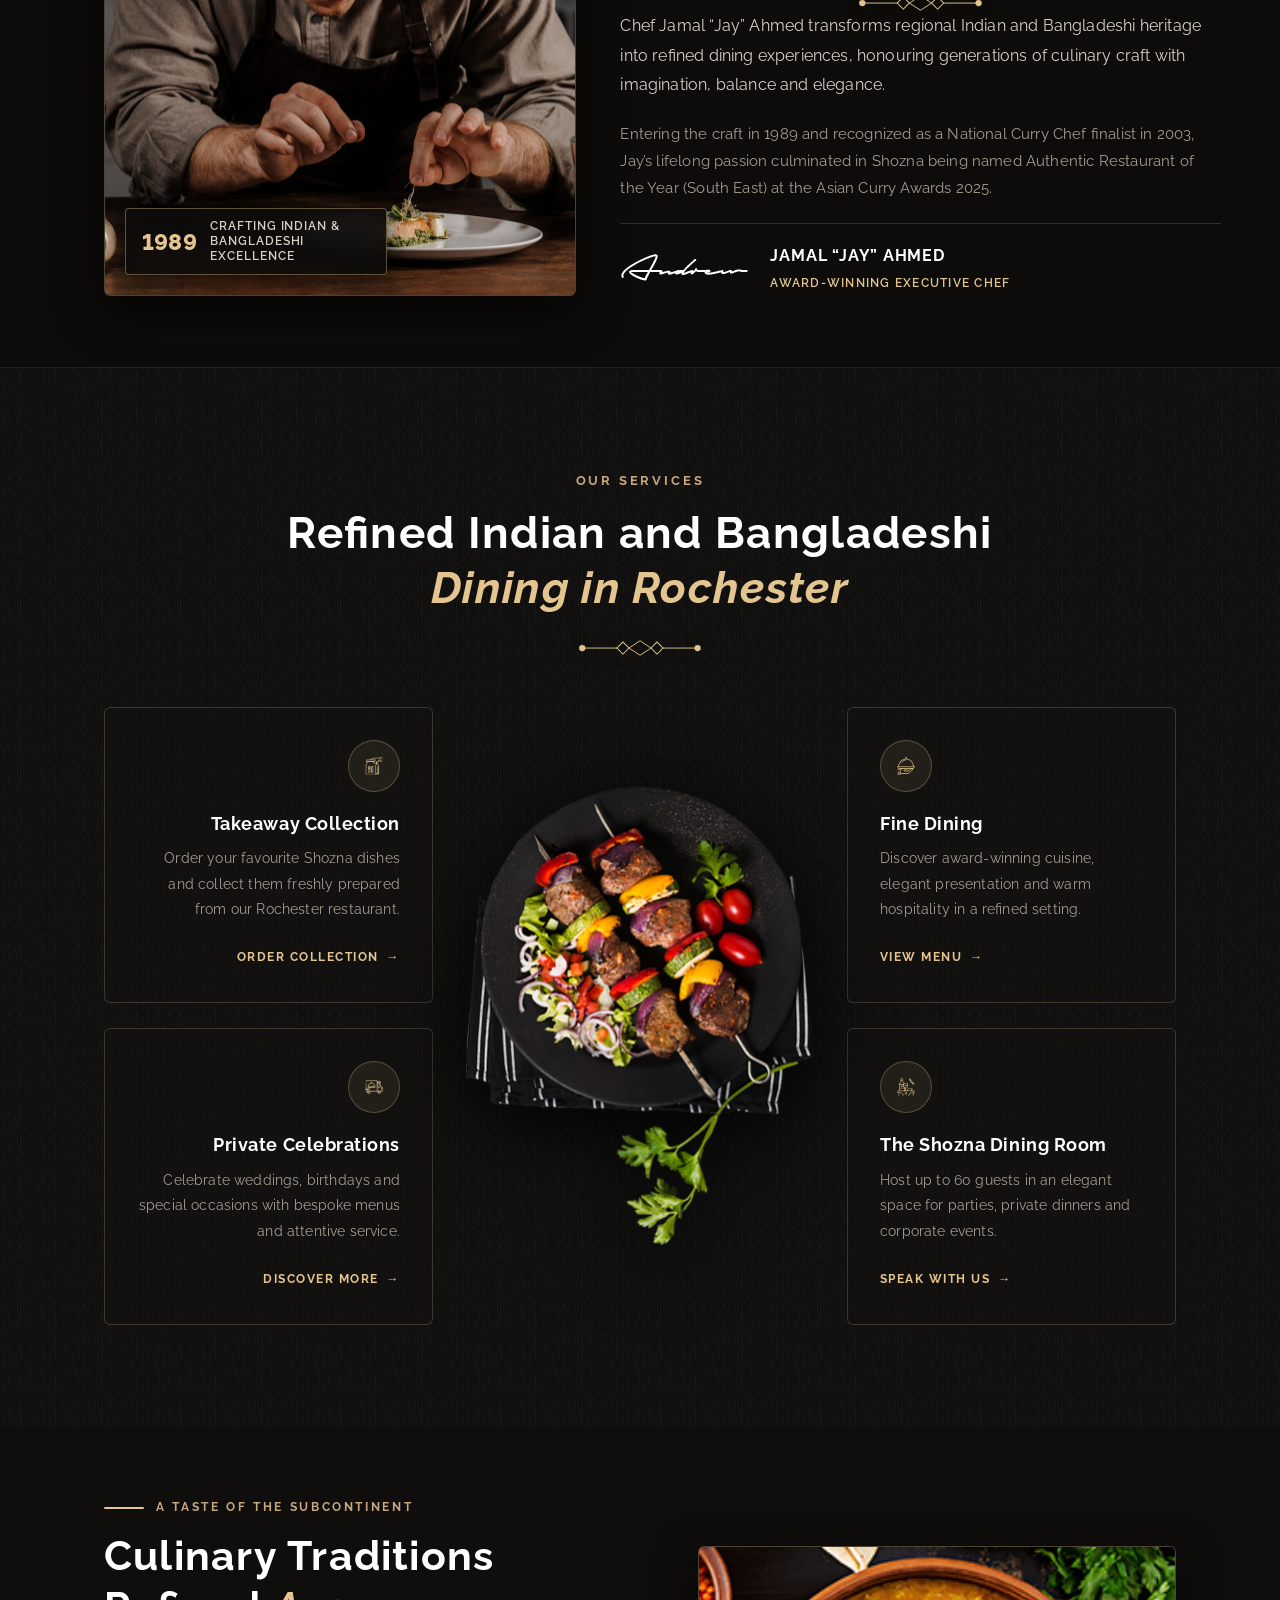
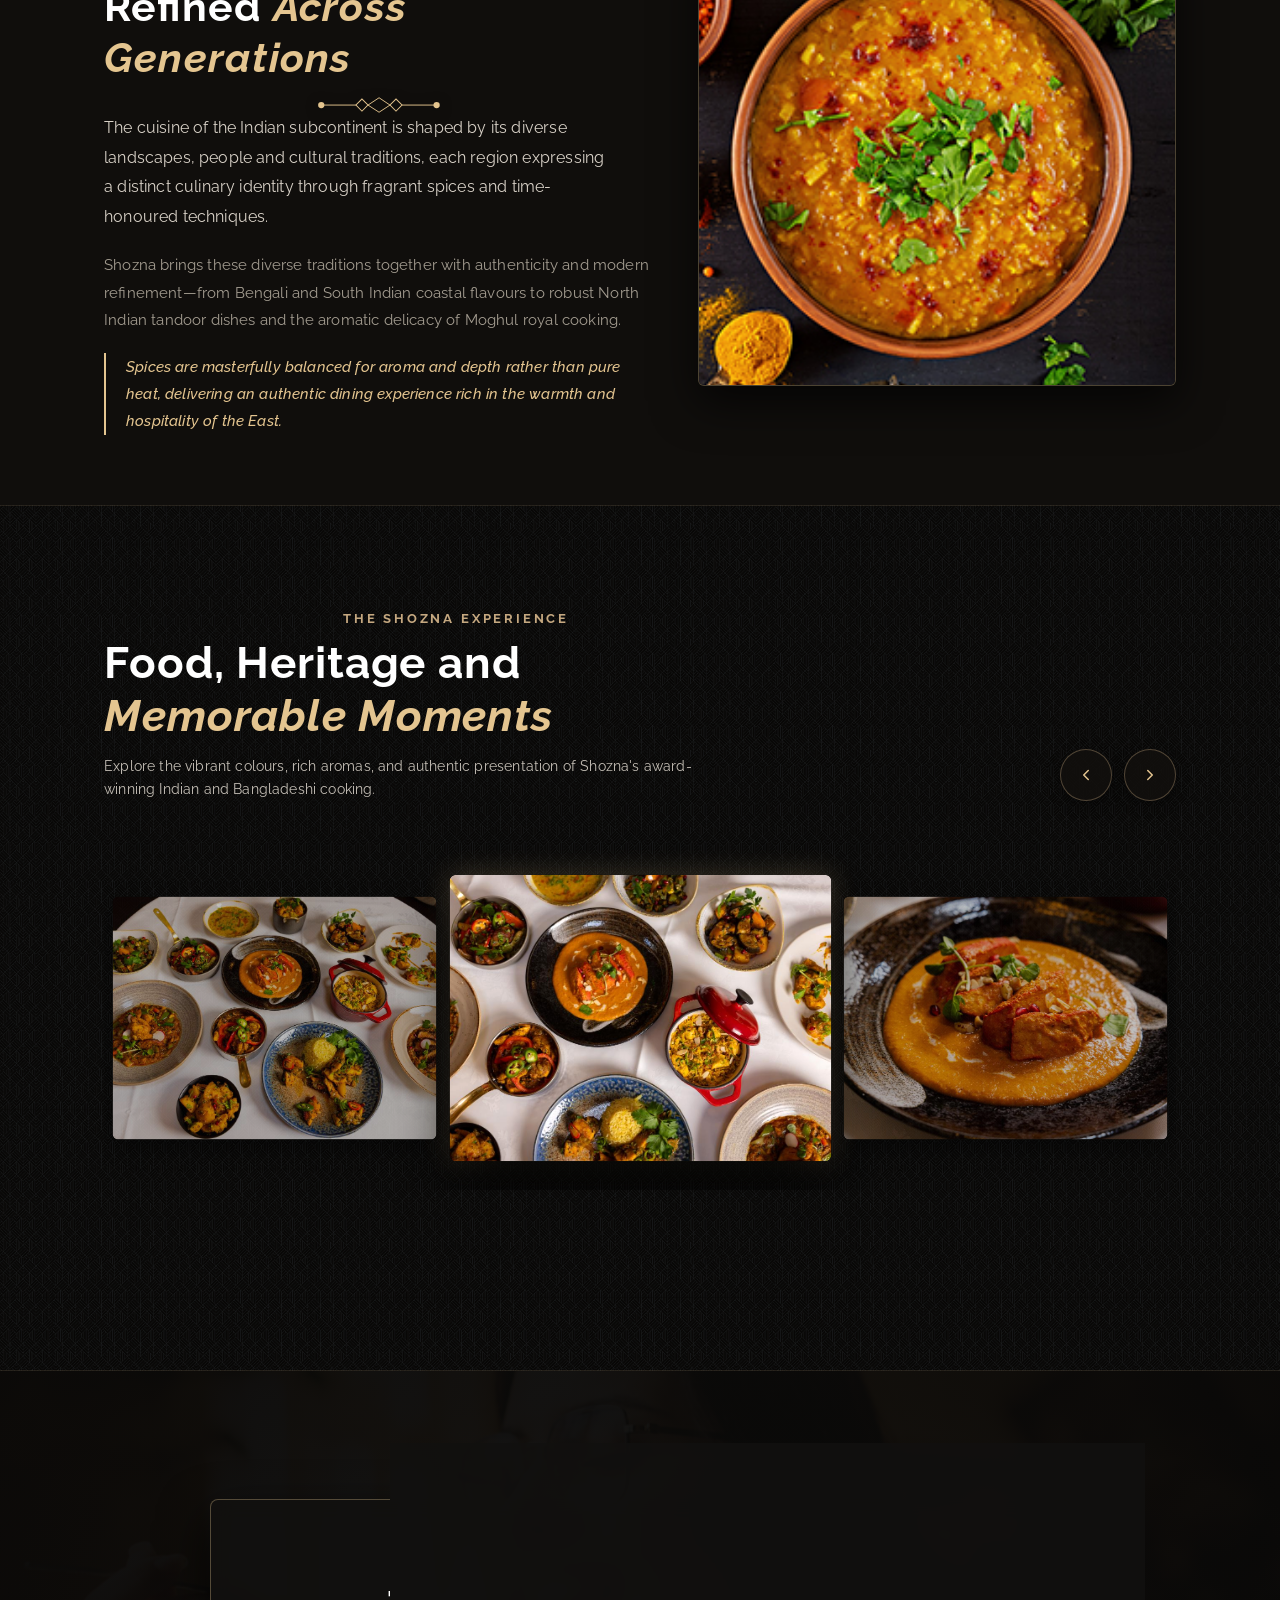
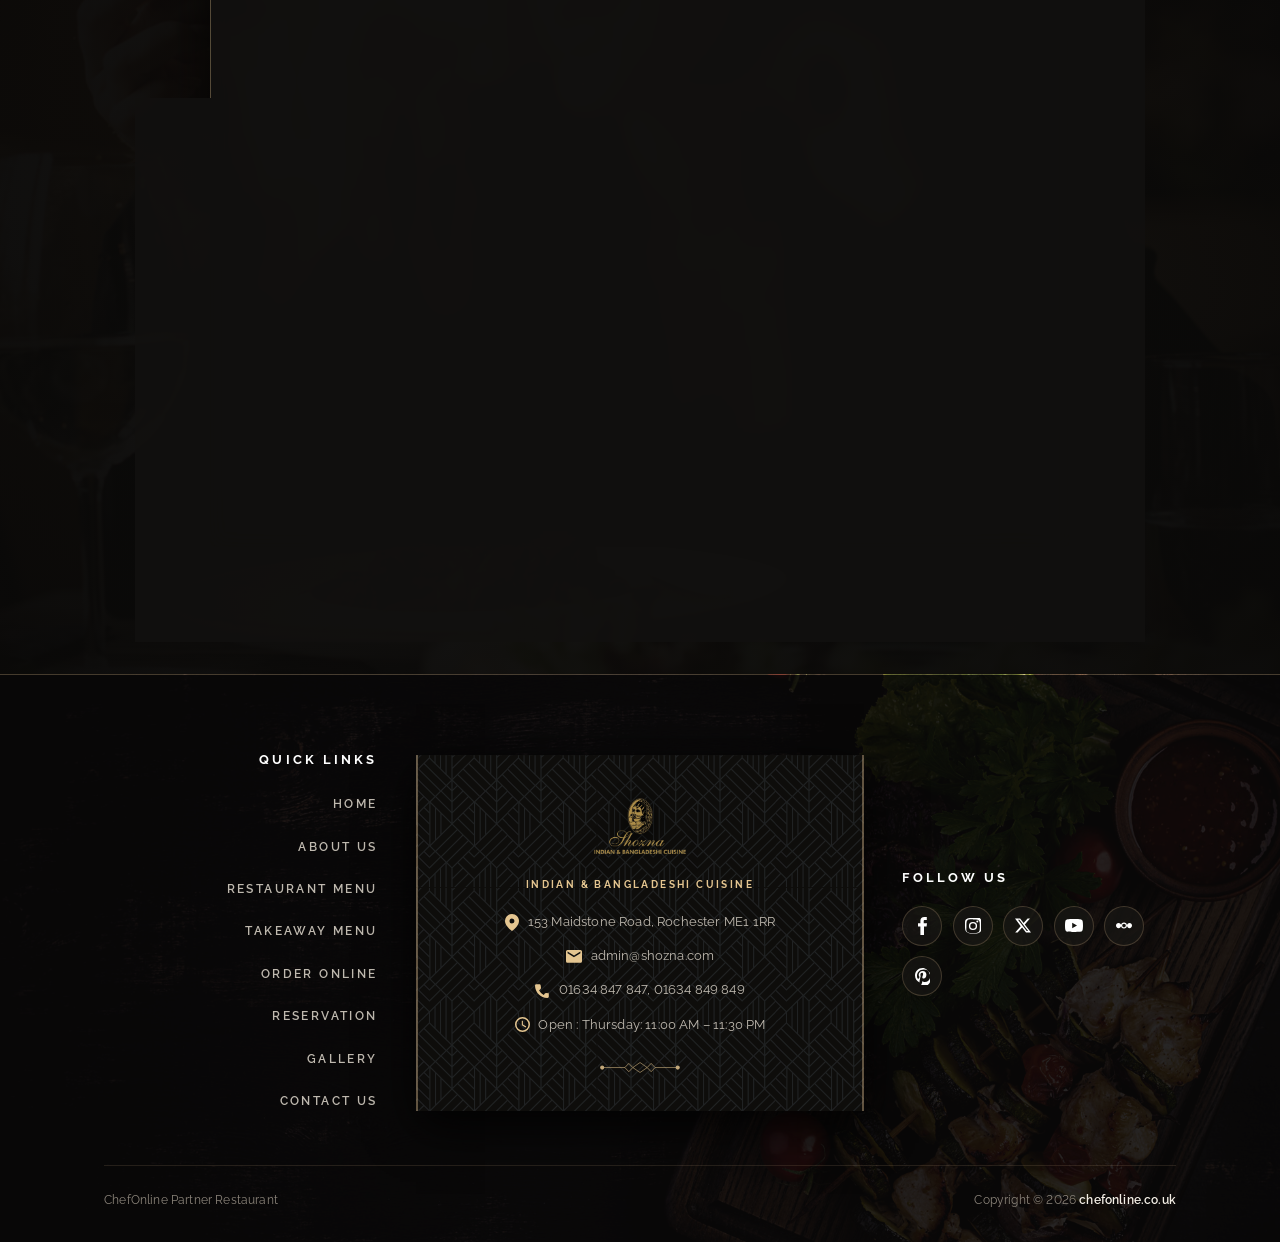
==== commit 4d2a2ec1: "Standardize header markup, attributes, and font imports across all pages" ====
--- a/about-us/index.html
+++ b/about-us/index.html
@@ -79,7 +79,7 @@
   <!-- Primary Navigation Links -->
   <nav class="nav" id="nav" aria-label="Primary">
     <a href="../index.html" class="nav__home-link">Home</a>
-    <a href="../about-us.html" class="is-active" aria-current="page">About Us</a>
+    <a href="index.html" class="is-active" aria-current="page">About Us</a>
     <div class="nav-drop">
       <button class="nav-drop__toggle" aria-expanded="false" aria-controls="menuDrop">
         Menus
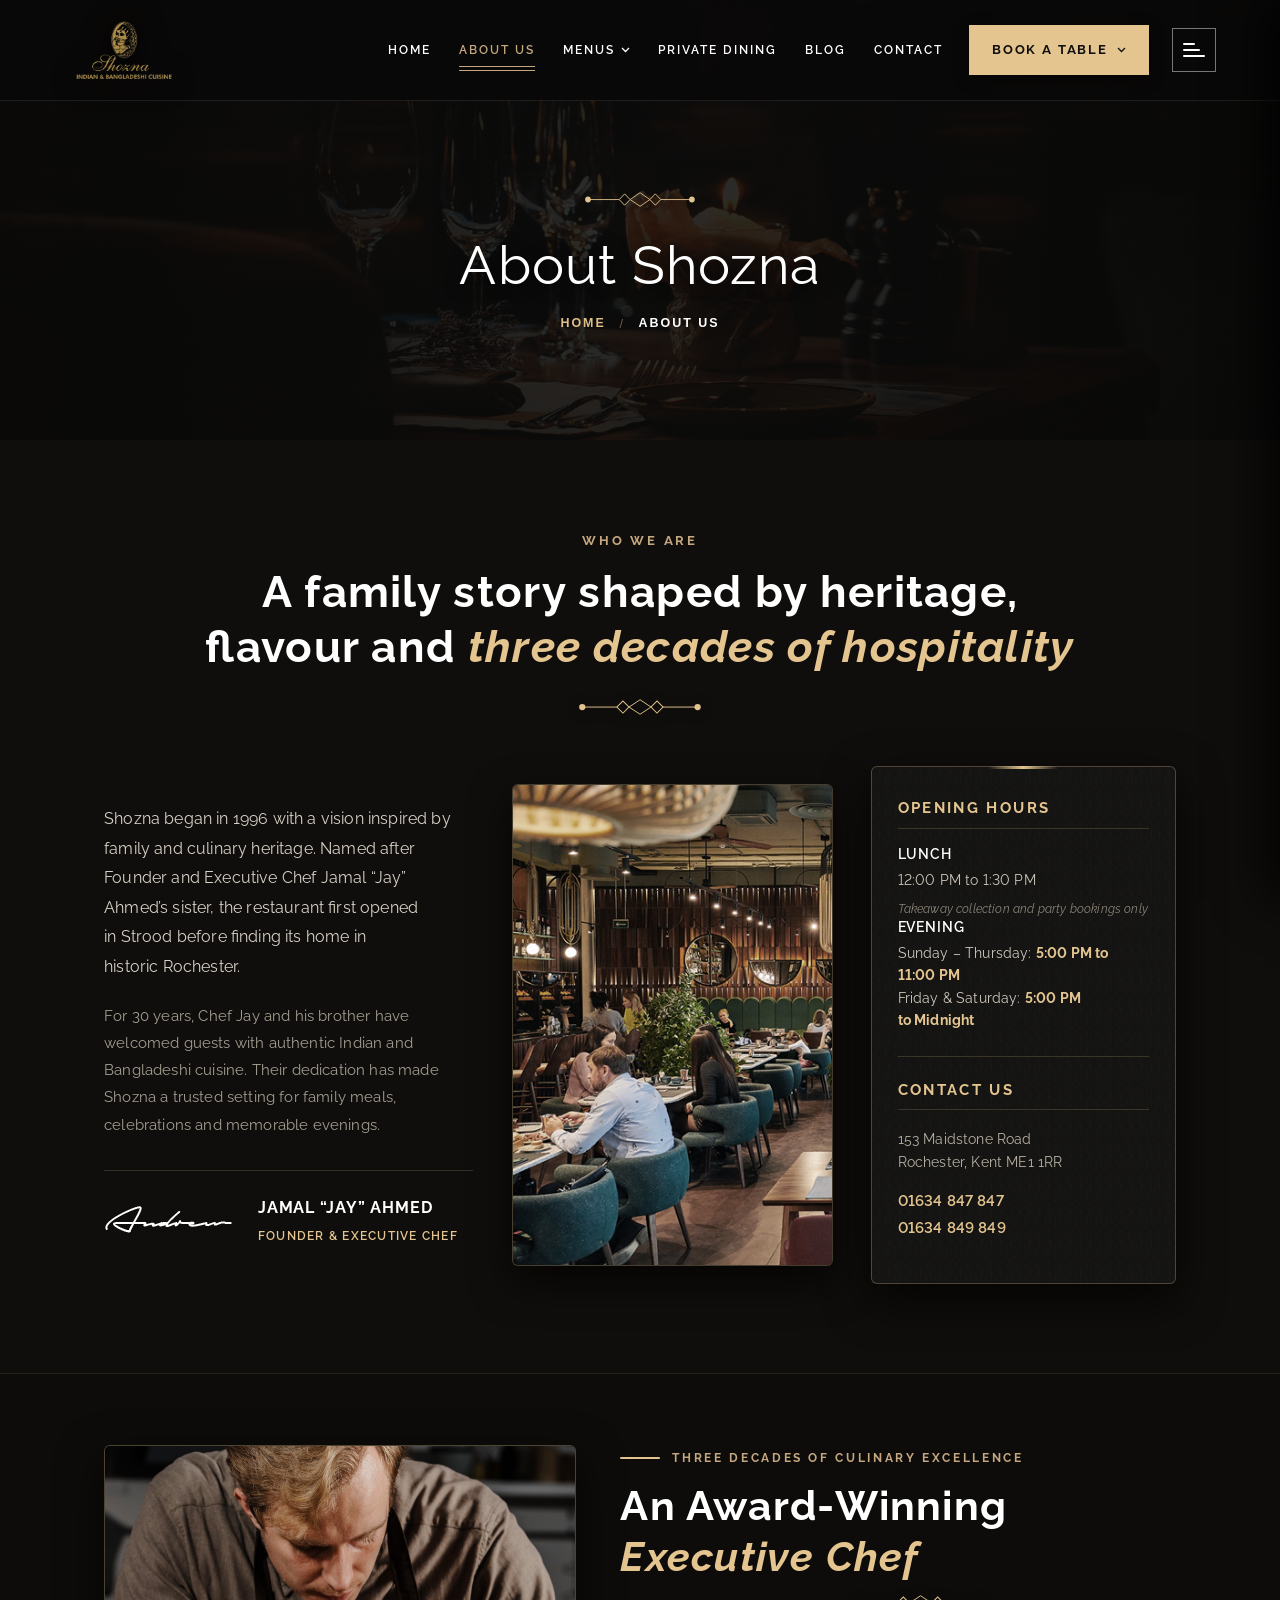
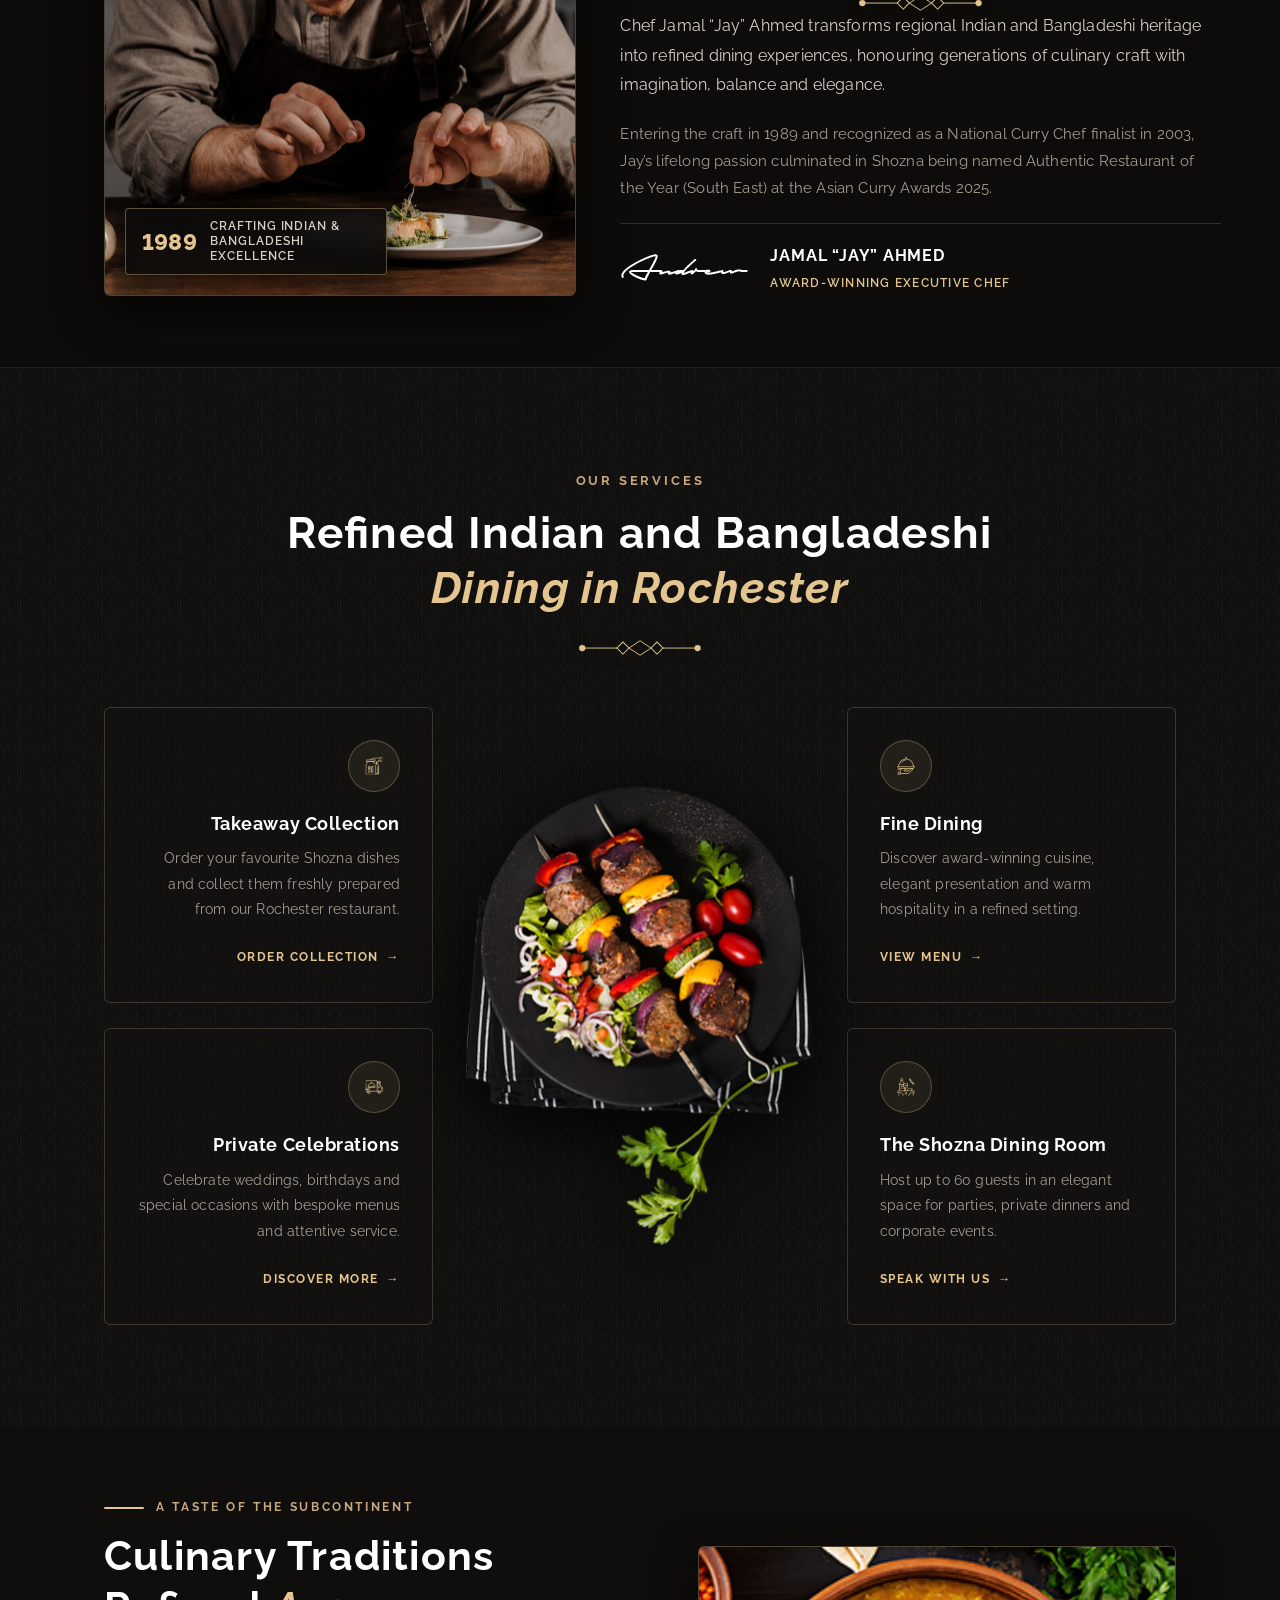
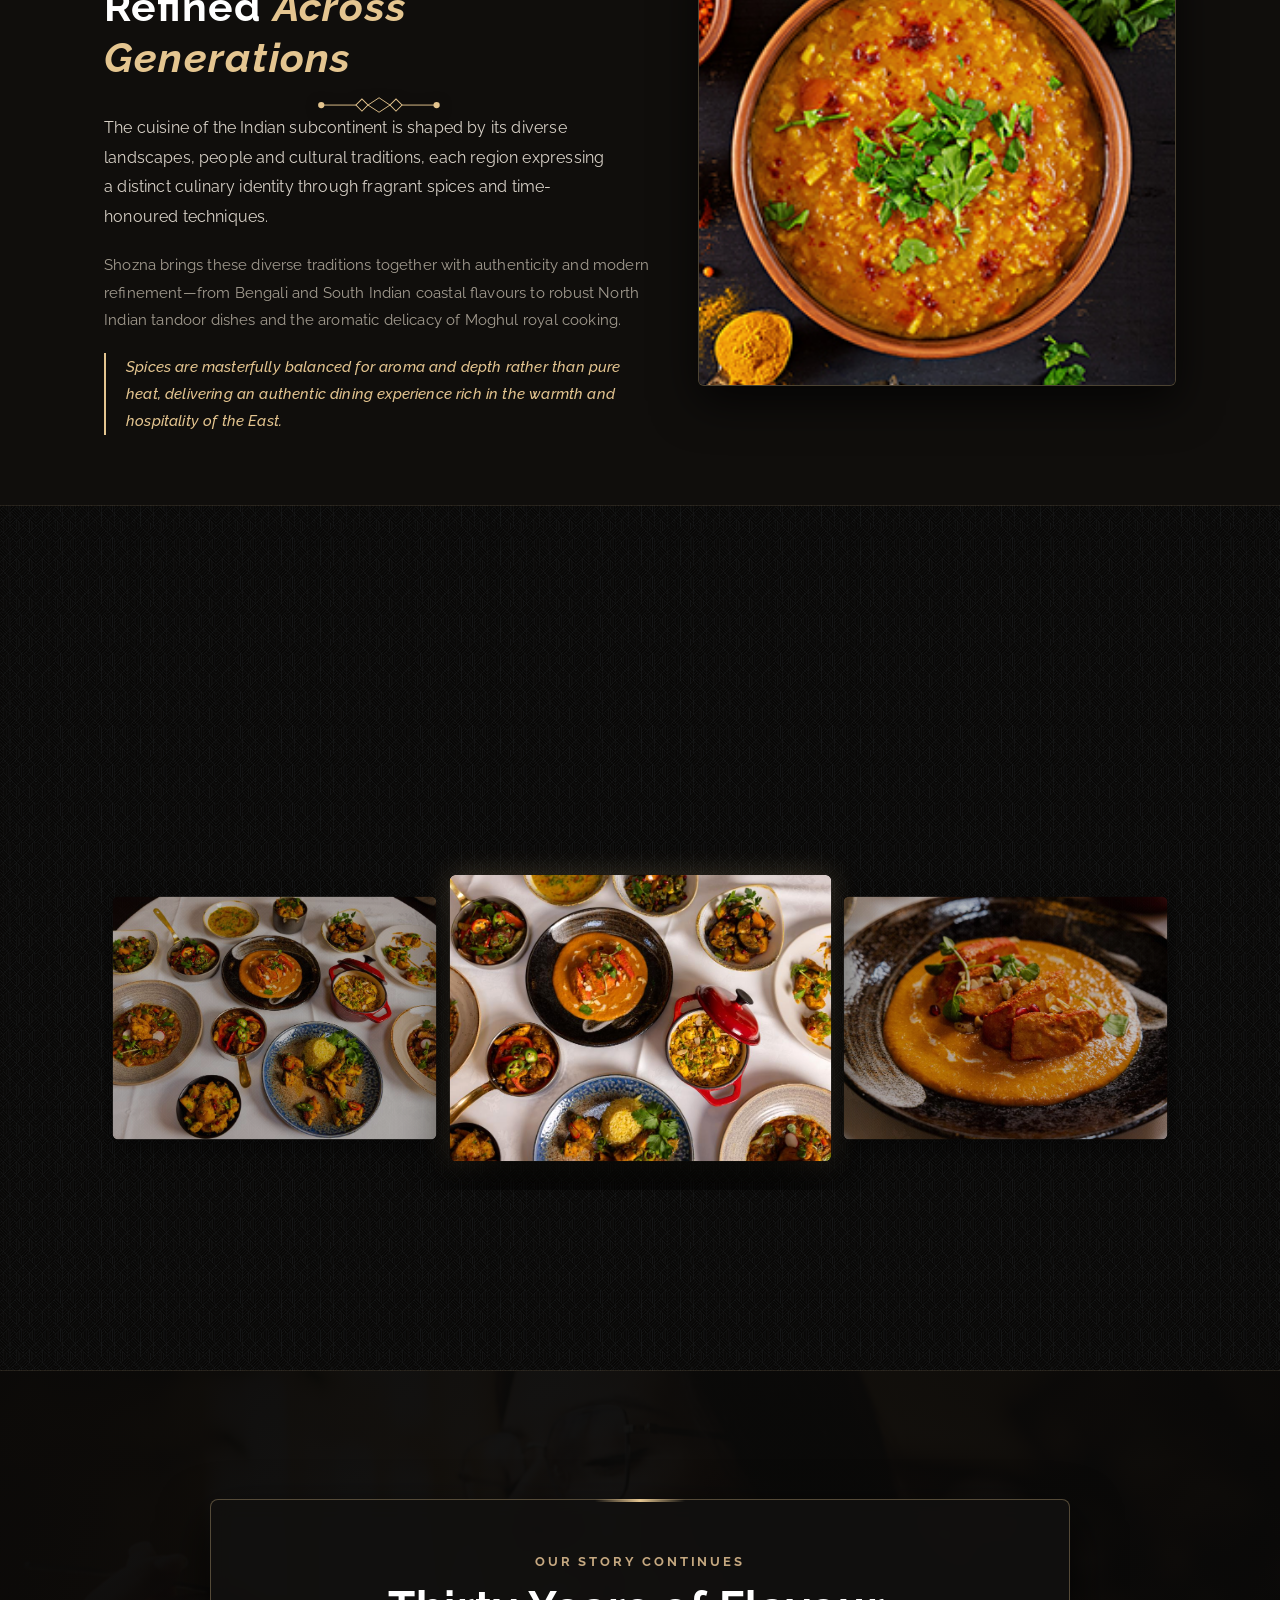
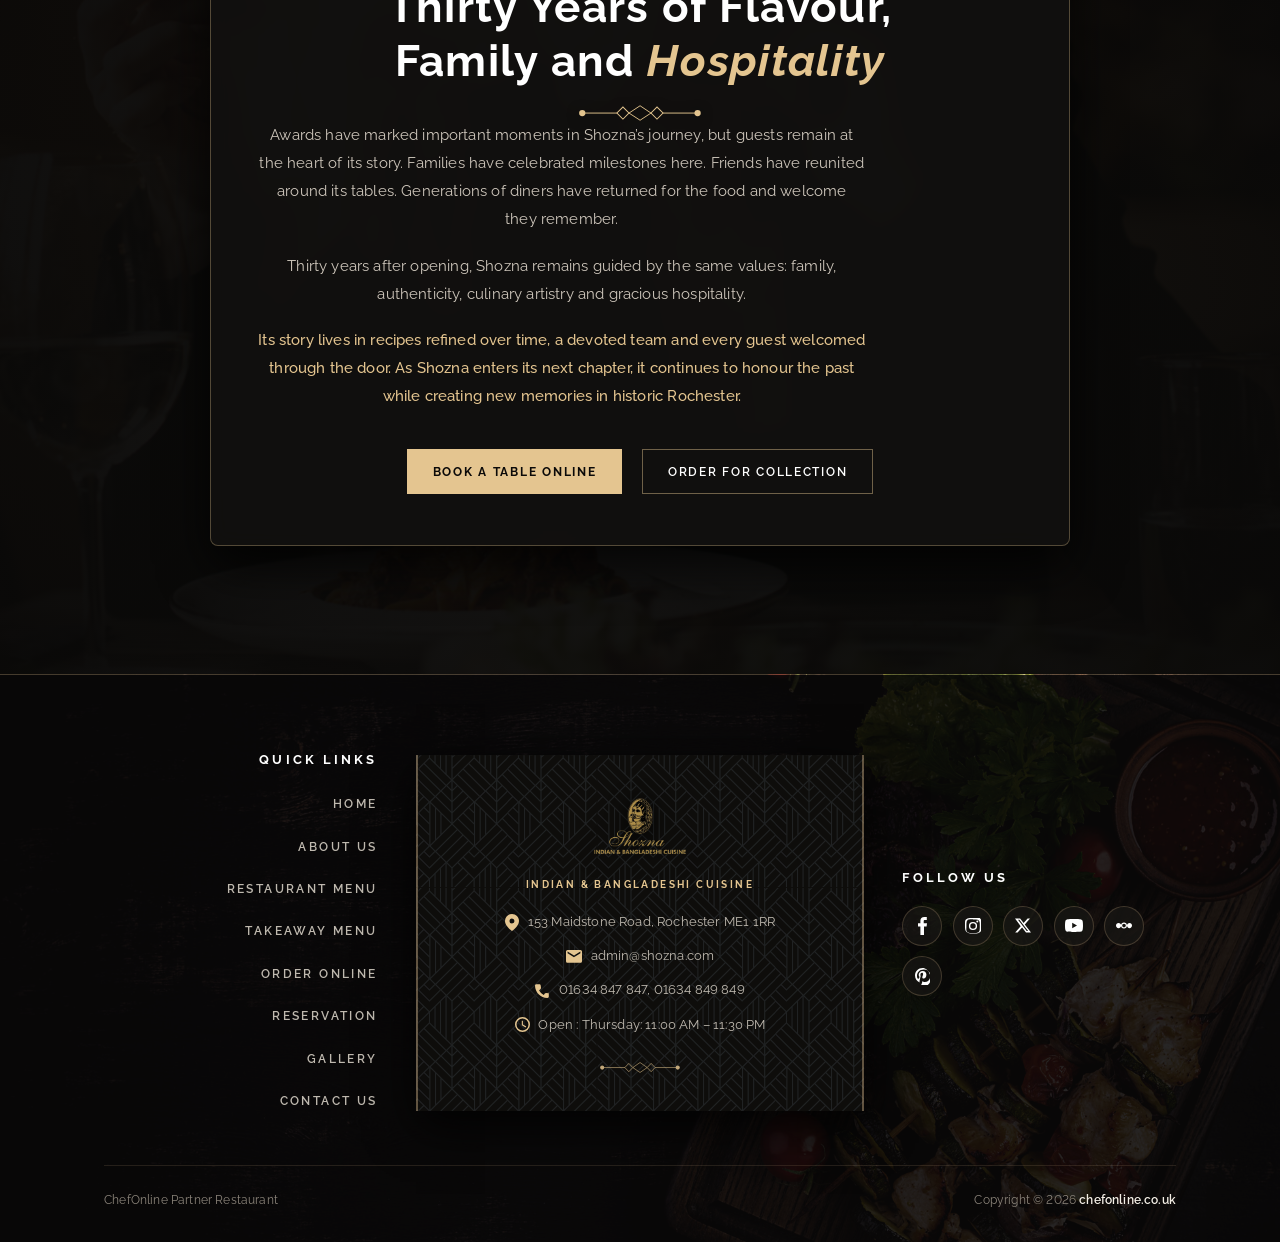
==== commit 2450477d: "Apply unified Raleway hero font style, size, and weight across all hero sections" ====
--- a/about-us/index.html
+++ b/about-us/index.html
@@ -221,7 +221,7 @@
   <div class="shell">
     <div class="inner-banner__content inner-banner__content--center" data-reveal>
       <img class="inner-banner__sep" src="../media/separator.svg" alt="" width="110" height="16">
-      <h1 class="inner-banner__title">About <span class="gold-script">Shozna</span></h1>
+      <h1 class="inner-banner__title">About Shozna</h1>
       <nav class="breadcrumb breadcrumb--hero-bottom" aria-label="Breadcrumb">
         <a href="../index.html">HOME</a>
         <span class="breadcrumb__sep" aria-hidden="true">/</span>
--- a/css/site.css
+++ b/css/site.css
@@ -43,11 +43,11 @@
   align-items: center;
   justify-content: space-between;
   gap: clamp(var(--s-2), 2vw, var(--s-5));
-  padding: clamp(1.4rem, 2.5vw, 2.6rem) var(--gutter);
-  background: transparent;
-  backdrop-filter: none;
-  -webkit-backdrop-filter: none;
-  border-bottom: none;
+  padding: clamp(0.75rem, 1.3vw, 1.15rem) var(--gutter);
+  background: rgba(10, 9, 8, 0.88);
+  backdrop-filter: blur(12px);
+  -webkit-backdrop-filter: blur(12px);
+  border-bottom: 1px solid var(--c-hairline-dim);
   transition: background var(--dur) var(--ease-out),
               backdrop-filter var(--dur) var(--ease-out),
               border-color var(--dur) var(--ease-out),
@@ -55,11 +55,11 @@
 }
 
 .site-header.is-stuck {
-  background: rgba(10, 9, 8, 0.94);
+  background: rgba(10, 9, 8, 0.96);
   backdrop-filter: blur(14px);
   -webkit-backdrop-filter: blur(14px);
   border-bottom: 1px solid var(--c-hairline);
-  padding: 0.5rem var(--gutter);
+  padding: clamp(0.55rem, 0.9vw, 0.75rem) var(--gutter);
 }
 
 .brand {
@@ -71,16 +71,16 @@
 
 .brand img {
   width: auto;
-  height: clamp(4.4rem, 6.5vw, 6rem);
-  max-width: 250px;
+  height: clamp(3.8rem, 5.2vw, 4.85rem);
+  max-width: 230px;
   object-fit: contain;
   transition: height var(--dur) var(--ease-out), max-width var(--dur) var(--ease-out);
   filter: drop-shadow(0 4px 14px rgba(0, 0, 0, 0.75));
 }
 
 .site-header.is-stuck .brand img {
-  height: clamp(3.8rem, 5.5vw, 4.85rem);
-  max-width: 225px;
+  height: clamp(3.4rem, 4.5vw, 4.25rem);
+  max-width: 210px;
 }
 
 .site-header.is-stuck .nav {
@@ -89,14 +89,14 @@
 
 .site-header.is-stuck .nav a,
 .site-header.is-stuck .nav-drop__toggle {
-  font-size: 0.72rem;
-  letter-spacing: 0.13em;
+  font-size: 0.76rem;
+  letter-spacing: 0.14em;
   padding-block: 0.2rem;
 }
 
 .site-header.is-stuck .btn--book-table {
-  font-size: 0.74rem;
-  padding: 0.62rem 1.2rem;
+  font-size: 0.76rem;
+  padding: 0.65rem 1.3rem;
   letter-spacing: 0.12em;
 }
 
@@ -3309,12 +3309,13 @@
   font-family: var(--font-primary, "Raleway", sans-serif);
   font-size: clamp(2.1rem, 1.40rem + 2.50vw, 3.65rem);
   font-weight: 400;
-  letter-spacing: 0.03em;
+  letter-spacing: 0.02em;
   text-transform: none;
   color: #ffffff;
-  line-height: 1.2;
+  line-height: 1.18;
   margin: 0.4rem 0 0.75rem;
   text-shadow: 0 2px 16px rgba(0, 0, 0, 0.85);
+  display: block;
 }
 
 .inner-banner__sep {
@@ -4006,38 +4007,27 @@
 
 .inner-banner--menu .inner-banner__title {
   font-family: var(--font-primary, "Raleway", sans-serif);
-  font-size: clamp(1.85rem, 4.2vw, 3.65rem);
+  font-size: clamp(2.1rem, 1.40rem + 2.50vw, 3.65rem);
   font-weight: 400;
-  letter-spacing: 0.03em;
+  letter-spacing: 0.02em;
   text-transform: none;
   color: #ffffff;
-  line-height: 1.2;
+  line-height: 1.18;
   margin: 0.4rem 0 0.75rem;
   text-shadow: 0 2px 16px rgba(0, 0, 0, 0.85);
-  white-space: nowrap;
-  display: inline-block;
-}
-
-.hero-title-italic-gold {
-  font-family: inherit;
-  font-style: italic;
-  font-weight: 400;
-  color: var(--c-gold, #dfbf86);
-  letter-spacing: 0.03em;
-  margin-left: 0.25rem;
-  white-space: nowrap;
+  display: block;
 }
 
 @media (max-width: 600px) {
   .inner-banner--menu .inner-banner__title {
-    font-size: clamp(1.2rem, 5.2vw, 1.85rem);
+    font-size: clamp(1.5rem, 5.5vw, 2.1rem);
     letter-spacing: 0.02em;
   }
 }
 
 @media (max-width: 380px) {
   .inner-banner--menu .inner-banner__title {
-    font-size: clamp(1.05rem, 5vw, 1.25rem);
+    font-size: clamp(1.25rem, 5vw, 1.5rem);
     letter-spacing: 0.01em;
   }
 }
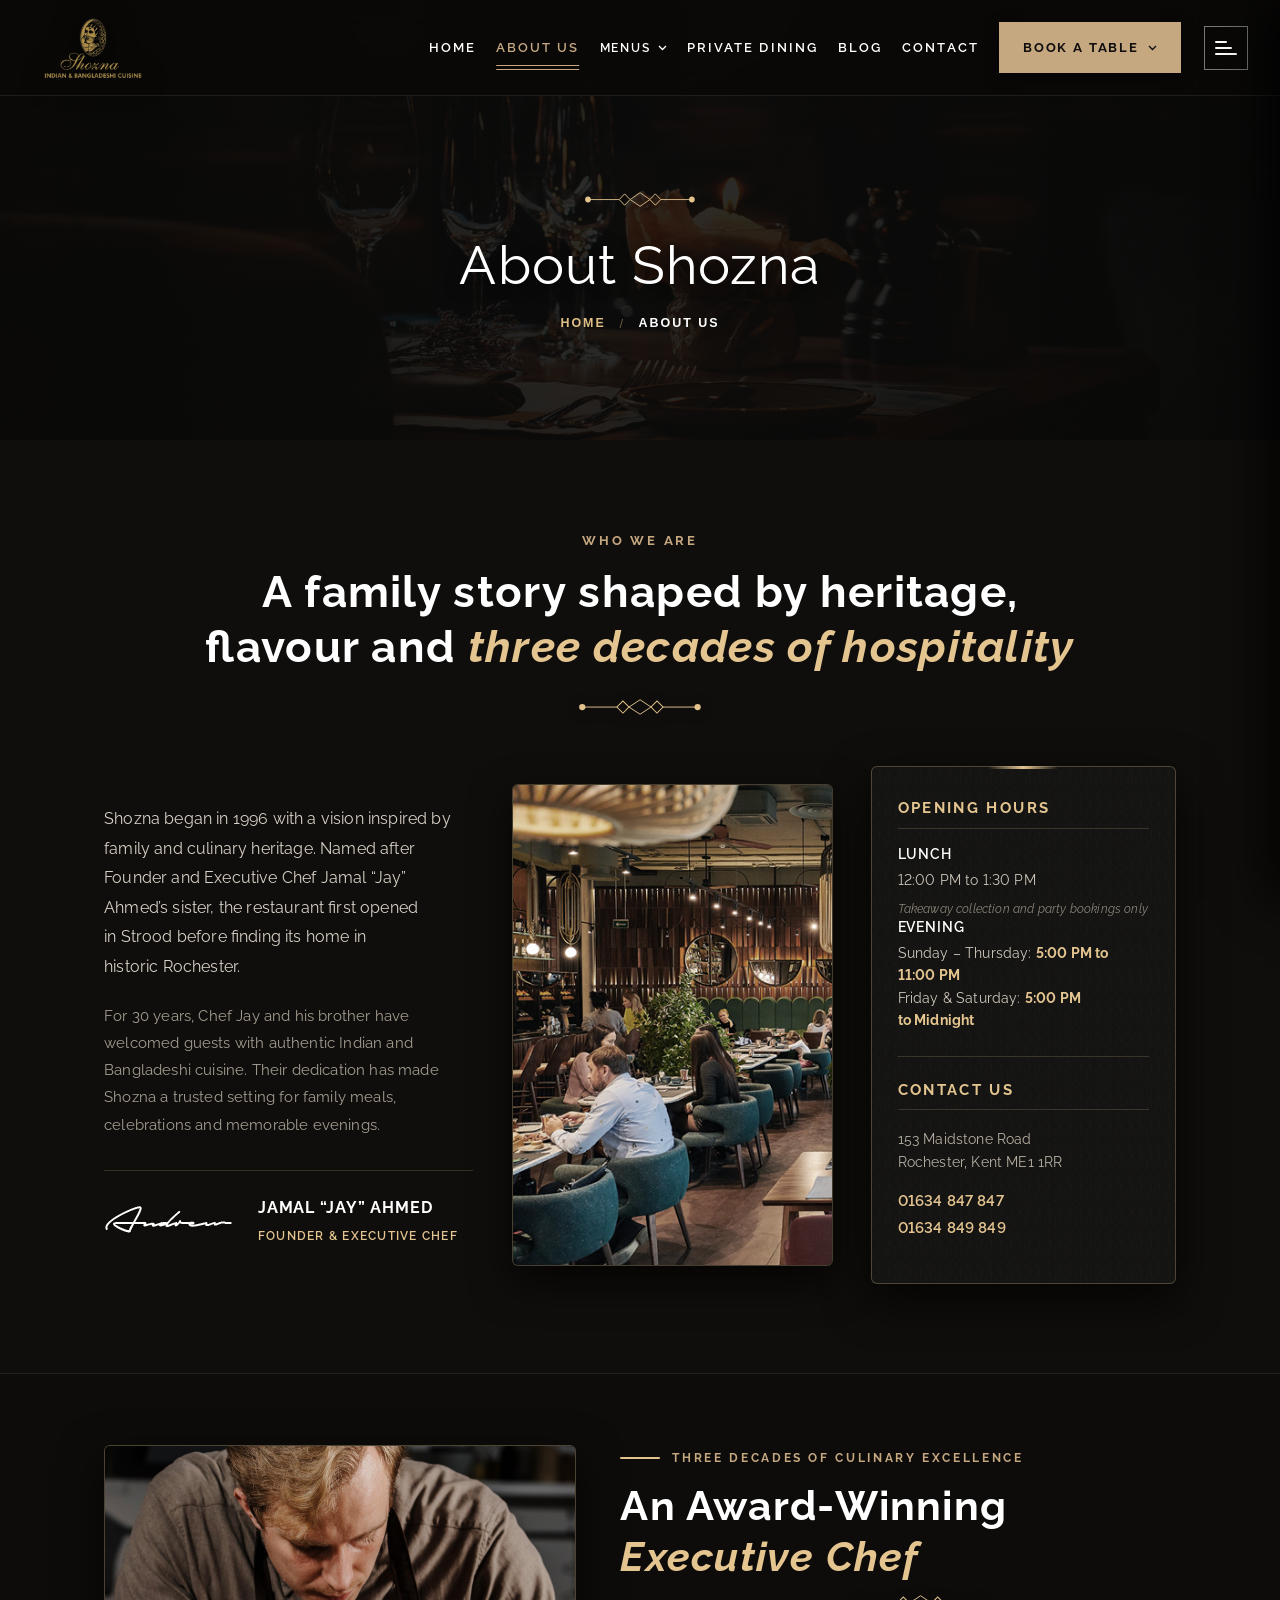
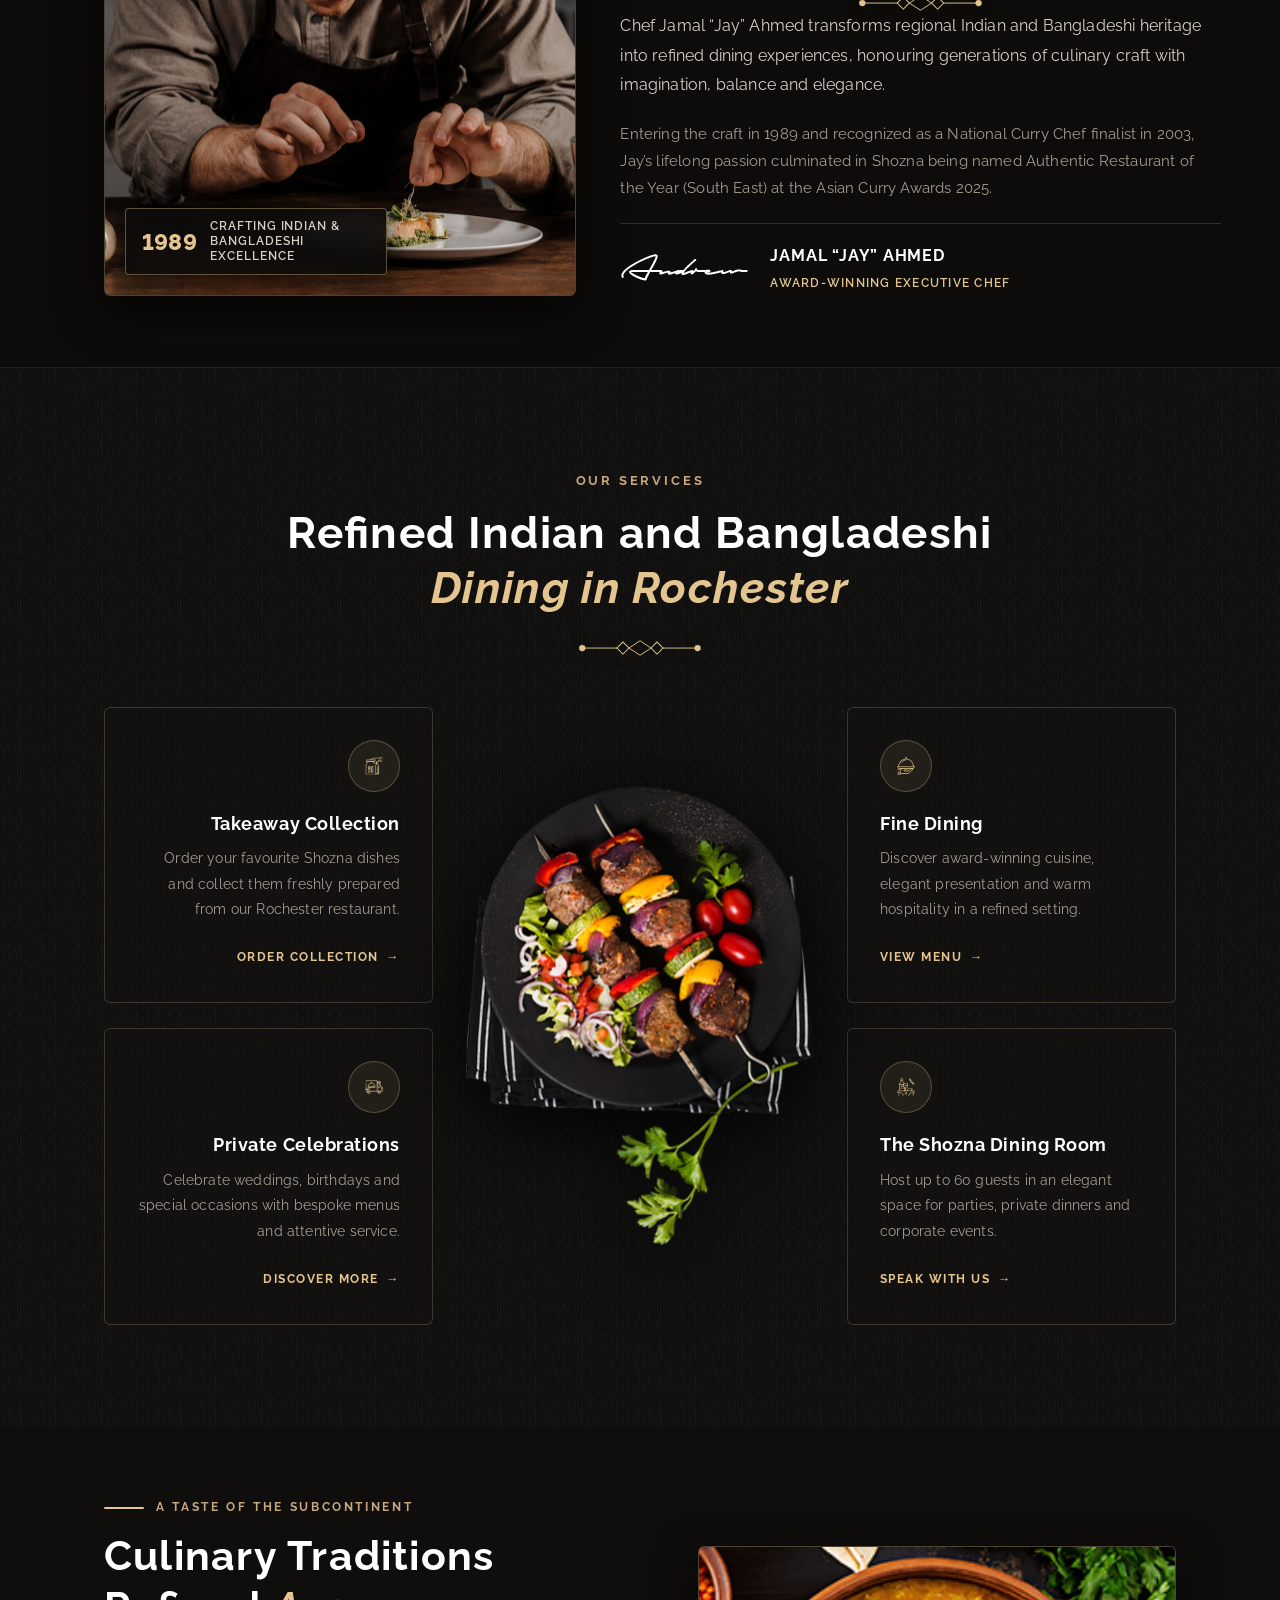
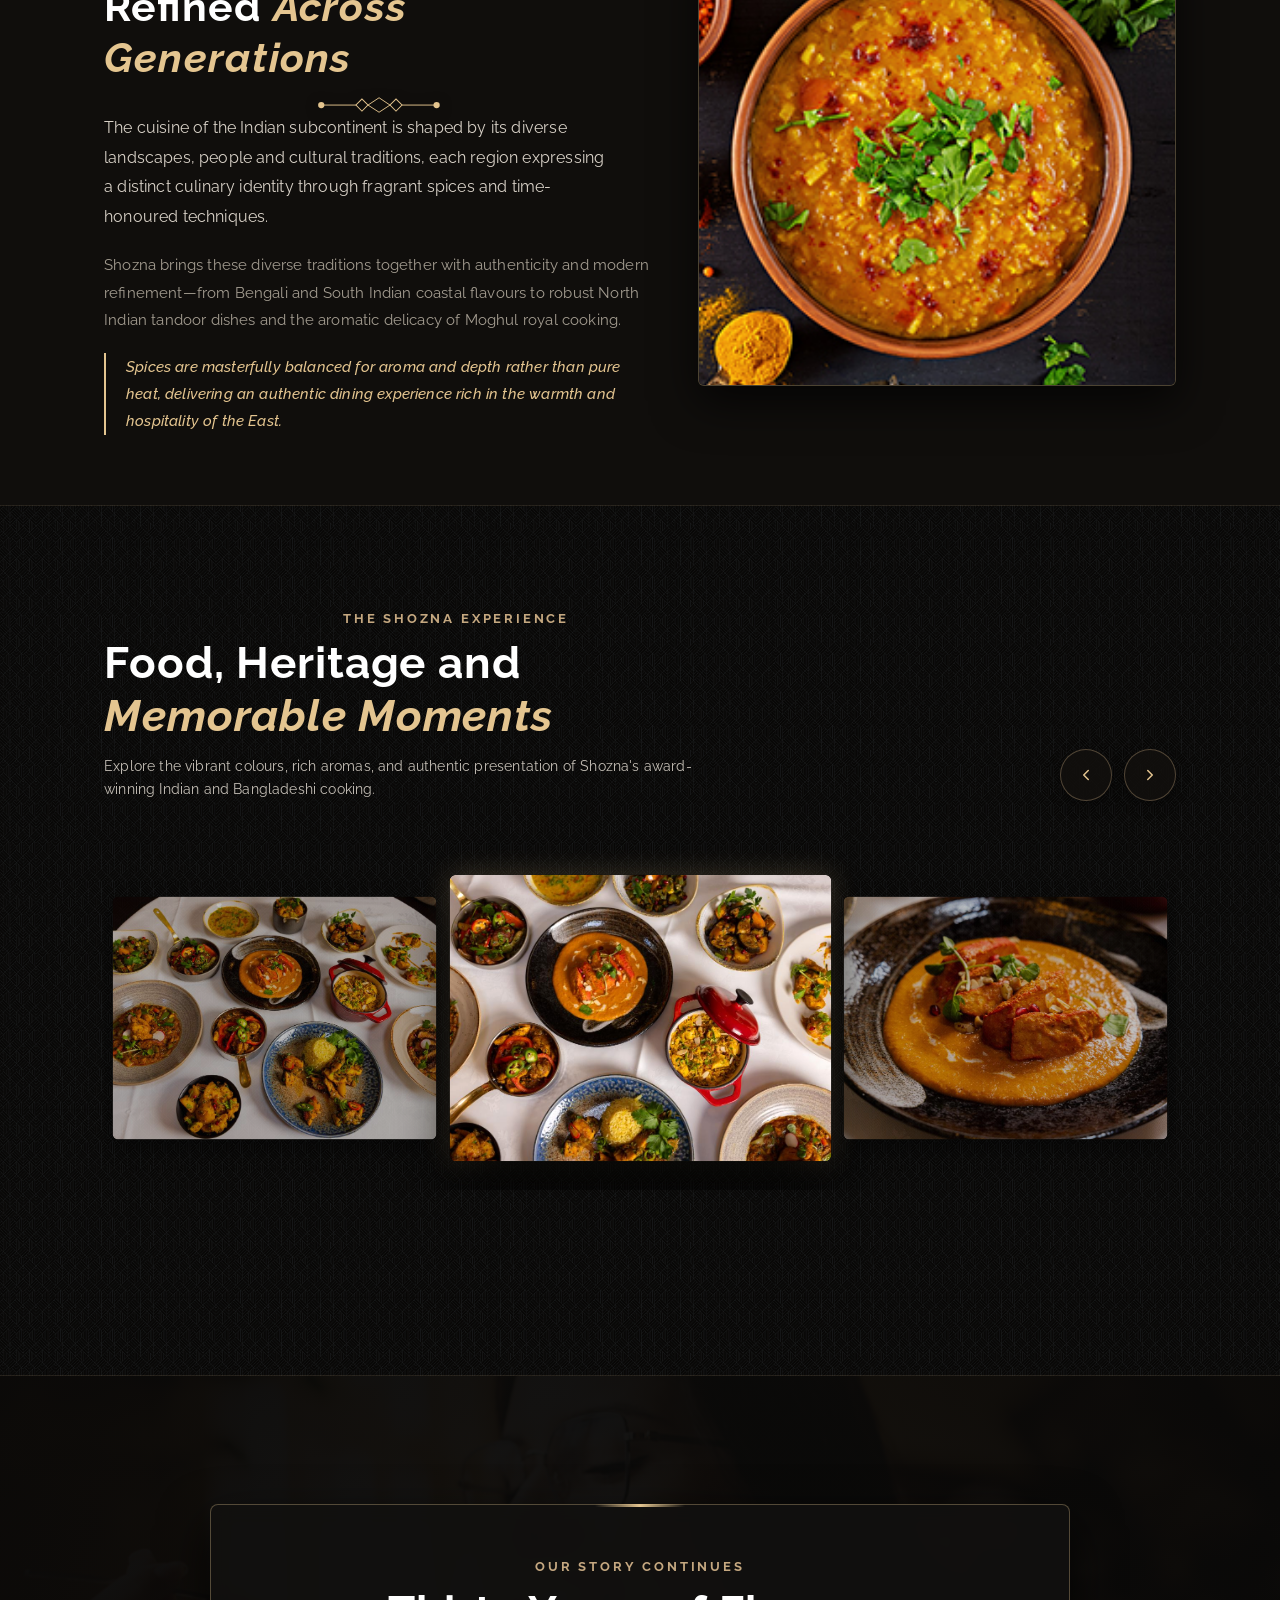
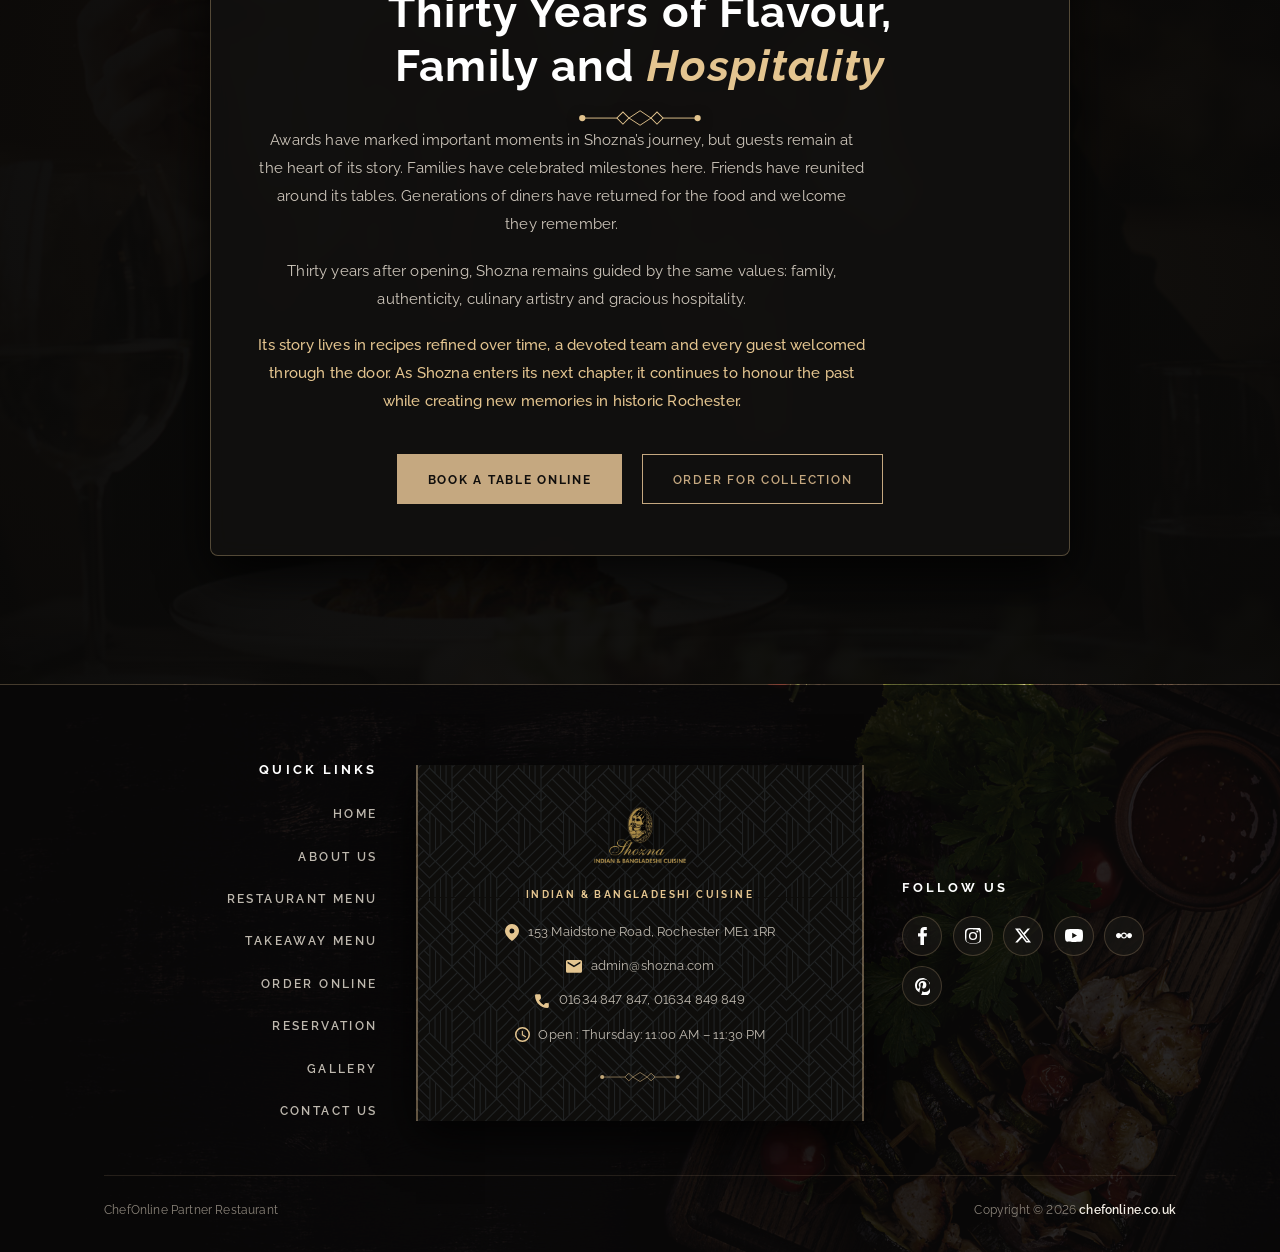
==== commit 9de7313a: "Create luxury /private-dining page with SEO schema, venue spaces, bespoke banquets, and internal nav" ====
--- a/about-us/index.html
+++ b/about-us/index.html
@@ -92,7 +92,7 @@
         <li><a href="../takeaway-menu.html">Takeaway Menu</a></li>
       </ul>
     </div>
-    <a href="https://www.srsdraft.co.uk/shozna-2026/private-dining">Private Dining</a>
+    <a href="../private-dining.html">Private Dining</a>
     <a href="https://www.srsdraft.co.uk/shozna-2026/blog">Blog</a>
     <a href="https://www.srsdraft.co.uk/shozna-2026/contact">Contact</a>
     <div class="nav__call-group">
@@ -173,7 +173,7 @@
       <a href="../about-us.html" class="drawer-mobile-link is-active">About Us</a>
       <a href="../restaurant-menu.html" class="drawer-mobile-link">Restaurant Menu</a>
       <a href="../takeaway-menu.html" class="drawer-mobile-link">Takeaway Menu</a>
-      <a href="https://www.srsdraft.co.uk/shozna-2026/private-dining" class="drawer-mobile-link">Private Dining</a>
+      <a href="../private-dining.html" class="drawer-mobile-link">Private Dining</a>
       <a href="https://www.srsdraft.co.uk/shozna-2026/blog" class="drawer-mobile-link">Blog</a>
       <a href="https://www.srsdraft.co.uk/shozna-2026/contact" class="drawer-mobile-link">Contact</a>
     </nav>
@@ -402,7 +402,7 @@
             <p class="about-service-card__text">
               Celebrate weddings, birthdays and special occasions with bespoke menus and attentive service.
             </p>
-            <a href="https://www.srsdraft.co.uk/shozna-2026/private-dining" class="about-service-card__link">
+            <a href="../private-dining.html" class="about-service-card__link">
               <span>DISCOVER MORE</span> &rarr;
             </a>
           </div>
--- a/css/base.css
+++ b/css/base.css
@@ -117,38 +117,48 @@
   align-items: center;
   justify-content: center;
   gap: var(--s-1);
-  padding: 0.9em 2em;
-  font-family: var(--font-text);
-  font-size: var(--t-eyebrow);
+  padding: 0.85rem 1.85rem;
+  font-family: var(--font-family, "Raleway", sans-serif);
+  font-size: var(--t-eyebrow, 0.8125rem);
   font-weight: 600;
   letter-spacing: 0.14em;
   text-transform: uppercase;
   text-decoration: none;
   border: 1px solid var(--c-brass);
   cursor: pointer;
-  transition: background var(--dur) var(--ease-out),
-              color var(--dur) var(--ease-out),
-              border-color var(--dur) var(--ease-out);
+  transition: background var(--dur-fast) var(--ease-out),
+              color var(--dur-fast) var(--ease-out),
+              border-color var(--dur-fast) var(--ease-out);
 }
 
-.btn--solid {
-  background: var(--c-brass);
-  color: var(--c-ink);
+.btn--solid,
+.btn--gold,
+.menu-lib-card__btn--gold {
+  background: var(--c-brass, #c5a880) !important;
+  color: var(--c-ink, #0a0908) !important;
+  border: 1px solid var(--c-brass, #c5a880) !important;
 }
 
-.btn--solid:hover {
-  background: var(--c-brass-bright);
-  border-color: var(--c-brass-bright);
+.btn--solid:hover,
+.btn--gold:hover,
+.menu-lib-card__btn--gold:hover {
+  background: var(--c-brass-bright, #dcc4a2) !important;
+  border-color: var(--c-brass-bright, #dcc4a2) !important;
+  color: var(--c-ink, #0a0908) !important;
 }
 
-.btn--ghost {
-  background: transparent;
-  color: var(--c-brass);
+.btn--ghost,
+.btn--outline {
+  background: transparent !important;
+  color: var(--c-brass, #c5a880) !important;
+  border: 1px solid var(--c-brass, #c5a880) !important;
 }
 
-.btn--ghost:hover {
-  background: var(--c-brass);
-  color: var(--c-ink);
+.btn--ghost:hover,
+.btn--outline:hover {
+  background: var(--c-brass, #c5a880) !important;
+  color: var(--c-ink, #0a0908) !important;
+  border-color: var(--c-brass, #c5a880) !important;
 }
 
 .btn-row {
--- a/css/site.css
+++ b/css/site.css
@@ -42,11 +42,11 @@
   display: flex;
   align-items: center;
   justify-content: space-between;
-  gap: clamp(var(--s-2), 2vw, var(--s-5));
-  padding: clamp(0.75rem, 1.3vw, 1.15rem) var(--gutter);
-  background: rgba(10, 9, 8, 0.88);
-  backdrop-filter: blur(12px);
-  -webkit-backdrop-filter: blur(12px);
+  gap: 1.75rem;
+  padding: 1rem 3.5rem;
+  background: rgba(10, 9, 8, 0.92);
+  backdrop-filter: blur(14px);
+  -webkit-backdrop-filter: blur(14px);
   border-bottom: 1px solid var(--c-hairline-dim);
   transition: background var(--dur) var(--ease-out),
               backdrop-filter var(--dur) var(--ease-out),
@@ -59,7 +59,7 @@
   backdrop-filter: blur(14px);
   -webkit-backdrop-filter: blur(14px);
   border-bottom: 1px solid var(--c-hairline);
-  padding: clamp(0.55rem, 0.9vw, 0.75rem) var(--gutter);
+  padding: 0.65rem 3.5rem;
 }
 
 .brand {
@@ -71,31 +71,31 @@
 
 .brand img {
   width: auto;
-  height: clamp(3.8rem, 5.2vw, 4.85rem);
-  max-width: 230px;
+  height: 4.25rem;
+  max-width: 220px;
   object-fit: contain;
   transition: height var(--dur) var(--ease-out), max-width var(--dur) var(--ease-out);
   filter: drop-shadow(0 4px 14px rgba(0, 0, 0, 0.75));
 }
 
 .site-header.is-stuck .brand img {
-  height: clamp(3.4rem, 4.5vw, 4.25rem);
-  max-width: 210px;
+  height: 3.6rem;
+  max-width: 195px;
 }
 
 .site-header.is-stuck .nav {
-  gap: clamp(var(--s-2), 1.6vw, var(--s-4));
+  gap: 1.35rem;
 }
 
 .site-header.is-stuck .nav a,
 .site-header.is-stuck .nav-drop__toggle {
-  font-size: 0.76rem;
+  font-size: 0.78rem;
   letter-spacing: 0.14em;
   padding-block: 0.2rem;
 }
 
 .site-header.is-stuck .btn--book-table {
-  font-size: 0.76rem;
+  font-size: 0.78rem;
   padding: 0.65rem 1.3rem;
   letter-spacing: 0.12em;
 }
@@ -103,14 +103,14 @@
 .nav {
   display: flex;
   align-items: center;
-  gap: clamp(var(--s-3), 2.2vw, var(--s-5));
+  gap: 1.75rem;
   margin-inline: auto 0;
   transition: gap var(--dur) var(--ease-out);
 }
 
 .nav a,
 .nav-drop__toggle {
-  font-size: var(--t-eyebrow);
+  font-size: 0.8125rem;
   font-weight: 600;
   letter-spacing: 0.16em;
   text-transform: uppercase;
@@ -580,7 +580,26 @@
   justify-content: center;
 }
 
+@media (max-width: 1280px) {
+  .site-header {
+    padding: 0.85rem 2rem;
+    gap: 1.25rem;
+  }
+  .site-header.is-stuck {
+    padding: 0.6rem 2rem;
+  }
+  .nav {
+    gap: 1.25rem;
+  }
+}
+
 @media (max-width: 68rem) {
+  .site-header {
+    padding: 0.75rem 1.25rem;
+  }
+  .site-header.is-stuck {
+    padding: 0.55rem 1.25rem;
+  }
   .nav-toggle { display: inline-flex; }
   .info-toggle-btn { display: none; }
 
@@ -4049,48 +4068,6 @@
   margin-bottom: 2rem;
 }
 
-.inner-banner__actions .btn {
-  padding: 0.95rem 2.15rem;
-  font-size: 0.82rem;
-  font-weight: 700;
-  letter-spacing: 0.14em;
-  text-transform: uppercase;
-  border-radius: 2px;
-  display: inline-flex;
-  align-items: center;
-  justify-content: center;
-  gap: 0.5rem;
-  transition: background var(--dur-fast) var(--ease-out),
-              color var(--dur-fast) var(--ease-out),
-              border-color var(--dur-fast) var(--ease-out),
-              box-shadow var(--dur-fast) var(--ease-out);
-}
-
-.inner-banner__actions .btn--solid.btn--gold {
-  background: var(--c-gold, #dfbf86);
-  color: #100e0c !important;
-  border: 1px solid var(--c-gold, #dfbf86);
-}
-
-.inner-banner__actions .btn--solid.btn--gold:hover {
-  background: #ecd5a7;
-  border-color: #ecd5a7;
-  color: #000000 !important;
-  box-shadow: 0 6px 20px rgba(223, 191, 134, 0.25);
-}
-
-.inner-banner__actions .btn--outline {
-  background: rgba(14, 13, 11, 0.4);
-  border: 1px solid rgba(223, 191, 134, 0.45);
-  color: #ffffff !important;
-}
-
-.inner-banner__actions .btn--outline:hover {
-  background: rgba(223, 191, 134, 0.15);
-  border-color: var(--c-gold, #dfbf86);
-  color: var(--c-gold, #dfbf86) !important;
-}
-
 /* --- Hero Bottom Breadcrumbs ---------------------------------------------- */
 .breadcrumb--hero-bottom {
   margin-top: 0.25rem;
@@ -4348,20 +4325,6 @@
    Takeaway Menu Page Styles (`/takeaway-menu`)
    ========================================================================== */
 
-/* --- Button Outlines and Variants ------------------------------------------ */
-.btn--outline {
-  background: transparent;
-  color: #ffffff !important;
-  border: 1px solid rgba(228, 197, 144, 0.45);
-  text-decoration: none !important;
-}
-
-.btn--outline:hover {
-  background: rgba(228, 197, 144, 0.12);
-  border-color: var(--c-brass, #c5a880);
-  color: var(--c-brass, #c5a880) !important;
-}
-
 /* --- Dual Actions Row for Menu Cards --------------------------------------- */
 .menu-lib-card__actions {
   display: flex;
@@ -4369,24 +4332,6 @@
   gap: 0.75rem;
   flex-wrap: wrap;
   margin-top: auto;
-}
-
-.menu-lib-card__actions .btn {
-  text-decoration: none !important;
-}
-
-.menu-lib-card__btn--gold {
-  background: var(--c-gold, #c5a880);
-  color: #0b0a09 !important;
-  border-color: var(--c-gold, #c5a880);
-  font-weight: 700;
-  text-decoration: none !important;
-}
-
-.menu-lib-card__btn--gold:hover {
-  background: #d4b993;
-  border-color: #d4b993;
-  color: #000000 !important;
 }
 
 /* --- Section: How to Order Takeaway from Shozna (5 Steps) ------------------ */
@@ -4434,7 +4379,7 @@
 
 .takeaway-process-grid {
   display: grid;
-  grid-template-columns: repeat(5, 1fr);
+  grid-template-columns: repeat(4, 1fr);
   gap: clamp(1.25rem, 2vw, 2rem);
   margin-bottom: clamp(2.5rem, 4vw, 3.75rem);
   position: relative;
@@ -4493,24 +4438,489 @@
   align-items: center;
 }
 
-@media (max-width: 1100px) {
-  .takeaway-process-grid {
-    grid-template-columns: repeat(3, 1fr);
-  }
-}
-
-@media (max-width: 768px) {
+@media (max-width: 1024px) {
   .takeaway-process-grid {
     grid-template-columns: repeat(2, 1fr);
   }
 }
 
-@media (max-width: 520px) {
+@media (max-width: 580px) {
   .takeaway-process-grid {
     grid-template-columns: 1fr;
   }
 }
 
-
-
-
+/* ==========================================================================
+   Private Dining Page Styles (`/private-dining`)
+   ========================================================================== */
+
+/* --- Venue Spaces Section ------------------------------------------------- */
+.private-spaces-section {
+  position: relative;
+  background: var(--c-ink);
+  padding-block: clamp(4rem, 7vw, 6.5rem);
+}
+
+.private-spaces-grid {
+  display: grid;
+  grid-template-columns: repeat(2, 1fr);
+  gap: clamp(1.75rem, 3vw, 2.75rem);
+}
+
+.private-space-card {
+  background: var(--c-ink-raised, #161412);
+  border: 1px solid rgba(228, 197, 144, 0.18);
+  border-radius: 4px;
+  overflow: hidden;
+  display: flex;
+  flex-direction: column;
+  transition: transform var(--dur) var(--ease-out),
+              border-color var(--dur) var(--ease-out),
+              box-shadow var(--dur) var(--ease-out);
+}
+
+.private-space-card:hover {
+  transform: translateY(-5px);
+  border-color: var(--c-brass, #c5a880);
+  box-shadow: 0 16px 36px rgba(0, 0, 0, 0.6);
+}
+
+.private-space-card__media {
+  position: relative;
+  aspect-ratio: 16 / 10;
+  overflow: hidden;
+}
+
+.private-space-card__media img {
+  width: 100%;
+  height: 100%;
+  object-fit: cover;
+  transition: transform var(--dur-slow) var(--ease-out);
+}
+
+.private-space-card:hover .private-space-card__media img {
+  transform: scale(1.04);
+}
+
+.private-space-card__badge {
+  position: absolute;
+  top: 1rem;
+  right: 1rem;
+  background: rgba(10, 9, 8, 0.88);
+  border: 1px solid var(--c-brass, #c5a880);
+  color: var(--c-brass, #c5a880);
+  font-size: 0.72rem;
+  font-weight: 700;
+  letter-spacing: 0.12em;
+  text-transform: uppercase;
+  padding: 0.35rem 0.85rem;
+  border-radius: 2px;
+  backdrop-filter: blur(8px);
+}
+
+.private-space-card__body {
+  padding: clamp(1.5rem, 2.2vw, 2.25rem);
+  display: flex;
+  flex-direction: column;
+  flex-grow: 1;
+}
+
+.private-space-card__kicker {
+  font-size: 0.75rem;
+  letter-spacing: 0.2em;
+  color: var(--c-brass);
+  font-weight: 700;
+  text-transform: uppercase;
+  margin-bottom: 0.4rem;
+}
+
+.private-space-card__title {
+  font-family: var(--font-primary, "Raleway", sans-serif);
+  font-size: clamp(1.4rem, 2vw, 1.85rem);
+  font-weight: 600;
+  color: #ffffff;
+  margin-bottom: 0.85rem;
+  line-height: 1.25;
+}
+
+.private-space-card__desc {
+  font-size: 0.92rem;
+  line-height: 1.7;
+  color: #cfc7bc;
+  margin-bottom: 1.25rem;
+}
+
+.private-space-card__list {
+  list-style: none;
+  padding: 0;
+  margin: 0 0 1.75rem;
+  display: flex;
+  flex-direction: column;
+  gap: 0.55rem;
+}
+
+.private-space-card__list li {
+  font-size: 0.86rem;
+  color: #a39c90;
+  display: flex;
+  align-items: center;
+  gap: 0.65rem;
+}
+
+.private-space-card__list li::before {
+  content: "";
+  display: inline-block;
+  width: 5px;
+  height: 5px;
+  background: var(--c-brass, #c5a880);
+  rotate: 45deg;
+  flex-shrink: 0;
+}
+
+.private-space-card__actions {
+  margin-top: auto;
+  display: flex;
+  align-items: center;
+  gap: 0.85rem;
+  flex-wrap: wrap;
+}
+
+/* --- Celebrations & Events Grid ------------------------------------------- */
+.private-events-section {
+  position: relative;
+  background: var(--c-ink-sunken, #0c0a08);
+  padding-block: clamp(4.5rem, 7.5vw, 6.5rem);
+  border-top: 1px solid rgba(228, 197, 144, 0.12);
+  border-bottom: 1px solid rgba(228, 197, 144, 0.12);
+}
+
+.private-events-grid {
+  display: grid;
+  grid-template-columns: repeat(4, 1fr);
+  gap: clamp(1.25rem, 2vw, 1.85rem);
+}
+
+.private-event-card {
+  background: rgba(22, 20, 18, 0.6);
+  border: 1px solid rgba(228, 197, 144, 0.16);
+  border-radius: 4px;
+  padding: clamp(1.5rem, 2vw, 2rem);
+  display: flex;
+  flex-direction: column;
+  transition: transform var(--dur) var(--ease-out),
+              border-color var(--dur) var(--ease-out),
+              background var(--dur) var(--ease-out),
+              box-shadow var(--dur) var(--ease-out);
+}
+
+.private-event-card:hover {
+  transform: translateY(-4px);
+  border-color: var(--c-brass, #c5a880);
+  background: rgba(28, 25, 22, 0.85);
+  box-shadow: 0 12px 30px rgba(0, 0, 0, 0.5);
+}
+
+.private-event-card__icon {
+  width: 48px;
+  height: 48px;
+  display: inline-flex;
+  align-items: center;
+  justify-content: center;
+  border: 1px solid rgba(228, 197, 144, 0.3);
+  border-radius: 50%;
+  color: var(--c-brass);
+  margin-bottom: 1.25rem;
+  background: rgba(197, 168, 128, 0.08);
+}
+
+.private-event-card__title {
+  font-family: var(--font-primary, "Raleway", sans-serif);
+  font-size: 1.15rem;
+  font-weight: 700;
+  color: #ffffff;
+  margin-bottom: 0.65rem;
+  line-height: 1.35;
+}
+
+.private-event-card__desc {
+  font-size: 0.86rem;
+  line-height: 1.65;
+  color: #a39c90;
+  margin: 0;
+}
+
+/* --- Bespoke Banquet Highlights ------------------------------------------- */
+.private-banquet-section {
+  position: relative;
+  background: var(--c-ink);
+  padding-block: clamp(4.5rem, 7.5vw, 6.5rem);
+}
+
+.private-banquet-grid {
+  display: grid;
+  grid-template-columns: 1fr 1fr;
+  gap: clamp(2rem, 4vw, 3.5rem);
+  align-items: center;
+}
+
+.private-banquet-media {
+  position: relative;
+  border-radius: 4px;
+  overflow: hidden;
+  border: 1px solid rgba(228, 197, 144, 0.2);
+  box-shadow: 0 18px 40px rgba(0, 0, 0, 0.7);
+}
+
+.private-banquet-media img {
+  width: 100%;
+  height: auto;
+  display: block;
+}
+
+.private-banquet-content .section-title {
+  font-size: clamp(1.85rem, 3.2vw, 2.75rem);
+  font-weight: 600;
+  color: #ffffff;
+  margin: 0.35rem 0 1.25rem;
+  line-height: 1.2;
+}
+
+.private-banquet-content p {
+  font-size: 0.94rem;
+  line-height: 1.75;
+  color: #cfc7bc;
+  margin-bottom: 1.25rem;
+}
+
+.private-banquet-features {
+  display: grid;
+  grid-template-columns: 1fr 1fr;
+  gap: 1rem;
+  margin: 1.75rem 0 2rem;
+}
+
+.private-banquet-feature {
+  display: flex;
+  align-items: flex-start;
+  gap: 0.75rem;
+}
+
+.private-banquet-feature__icon {
+  color: var(--c-brass);
+  font-size: 1.25rem;
+  line-height: 1;
+  margin-top: 0.15rem;
+}
+
+.private-banquet-feature__title {
+  font-size: 0.9rem;
+  font-weight: 700;
+  color: #ffffff;
+  margin-bottom: 0.2rem;
+}
+
+.private-banquet-feature__desc {
+  font-size: 0.82rem;
+  color: #9d968b;
+  margin: 0 !important;
+  line-height: 1.45;
+}
+
+/* --- Interactive Enquiry Card --------------------------------------------- */
+.private-enquiry-section {
+  position: relative;
+  isolation: isolate;
+  background-color: #0b0a09;
+  background-image: url('../media/pattern-4.png');
+  background-size: 180px;
+  border-top: 1px solid rgba(197, 168, 128, 0.15);
+  border-bottom: 1px solid rgba(197, 168, 128, 0.15);
+  padding-block: clamp(4.5rem, 7.5vw, 6.5rem);
+}
+
+.private-enquiry-card {
+  max-width: 880px;
+  margin: 0 auto;
+  background: rgba(18, 16, 14, 0.92);
+  border: 1px solid rgba(228, 197, 144, 0.3);
+  border-radius: 6px;
+  padding: clamp(2rem, 3.5vw, 3.5rem);
+  box-shadow: 0 20px 50px rgba(0, 0, 0, 0.7);
+  backdrop-filter: blur(10px);
+}
+
+.private-enquiry-grid {
+  display: grid;
+  grid-template-columns: 1fr 1fr;
+  gap: 1.25rem;
+  margin-top: 1.75rem;
+}
+
+.private-enquiry-grid .form-group--full {
+  grid-column: span 2;
+}
+
+.private-enquiry-card label {
+  display: block;
+  font-size: 0.76rem;
+  font-weight: 700;
+  letter-spacing: 0.14em;
+  text-transform: uppercase;
+  color: var(--c-brass);
+  margin-bottom: 0.45rem;
+}
+
+.private-enquiry-card input,
+.private-enquiry-card select,
+.private-enquiry-card textarea {
+  width: 100%;
+  background: rgba(10, 9, 8, 0.75);
+  border: 1px solid rgba(228, 197, 144, 0.25);
+  border-radius: 3px;
+  color: #ffffff;
+  padding: 0.75rem 1rem;
+  font-family: inherit;
+  font-size: 0.88rem;
+  transition: border-color var(--dur-fast) var(--ease-out), box-shadow var(--dur-fast) var(--ease-out);
+}
+
+.private-enquiry-card input:focus,
+.private-enquiry-card select:focus,
+.private-enquiry-card textarea:focus {
+  outline: none;
+  border-color: var(--c-brass);
+  box-shadow: 0 0 0 3px rgba(197, 168, 128, 0.15);
+}
+
+.private-enquiry-card .btn {
+  width: 100%;
+  margin-top: 0.75rem;
+}
+
+.private-enquiry-call-box {
+  margin-top: 2rem;
+  padding-top: 1.5rem;
+  border-top: 1px solid rgba(228, 197, 144, 0.15);
+  display: flex;
+  justify-content: center;
+  align-items: center;
+  gap: 1.5rem;
+  flex-wrap: wrap;
+  text-align: center;
+}
+
+.private-enquiry-call-box span {
+  font-size: 0.85rem;
+  color: #a39c90;
+}
+
+.private-enquiry-call-box a {
+  color: var(--c-brass);
+  font-weight: 700;
+  text-decoration: none;
+  font-size: 1rem;
+}
+
+.private-enquiry-call-box a:hover {
+  color: var(--c-brass-bright);
+  text-decoration: underline;
+}
+
+/* --- FAQ Section ---------------------------------------------------------- */
+.private-faq-section {
+  position: relative;
+  background: var(--c-ink);
+  padding-block: clamp(4.5rem, 7vw, 6rem);
+}
+
+.faq-list {
+  max-width: 820px;
+  margin: 0 auto;
+  display: flex;
+  flex-direction: column;
+  gap: 1rem;
+}
+
+.faq-item {
+  background: var(--c-ink-raised, #161412);
+  border: 1px solid rgba(228, 197, 144, 0.15);
+  border-radius: 4px;
+  overflow: hidden;
+  transition: border-color var(--dur-fast) var(--ease-out);
+}
+
+.faq-item:hover {
+  border-color: rgba(228, 197, 144, 0.35);
+}
+
+.faq-item summary {
+  padding: 1.25rem 1.5rem;
+  font-size: 1rem;
+  font-weight: 600;
+  color: #ffffff;
+  cursor: pointer;
+  display: flex;
+  justify-content: space-between;
+  align-items: center;
+  user-select: none;
+}
+
+.faq-item summary::-webkit-details-marker {
+  display: none;
+}
+
+.faq-item summary::after {
+  content: "+";
+  font-size: 1.35rem;
+  color: var(--c-brass);
+  font-weight: 400;
+  transition: transform var(--dur-fast) var(--ease-out);
+}
+
+.faq-item[open] summary::after {
+  content: "\2212";
+}
+
+.faq-item p {
+  padding: 0 1.5rem 1.25rem;
+  margin: 0;
+  font-size: 0.9rem;
+  line-height: 1.7;
+  color: #a39c90;
+}
+
+/* --- Responsive Breakpoints ----------------------------------------------- */
+@media (max-width: 1024px) {
+  .private-spaces-grid {
+    grid-template-columns: 1fr;
+    max-width: 620px;
+    margin-inline: auto;
+  }
+  .private-events-grid {
+    grid-template-columns: repeat(2, 1fr);
+  }
+  .private-banquet-grid {
+    grid-template-columns: 1fr;
+    max-width: 680px;
+    margin-inline: auto;
+  }
+}
+
+@media (max-width: 640px) {
+  .private-events-grid {
+    grid-template-columns: 1fr;
+  }
+  .private-enquiry-grid {
+    grid-template-columns: 1fr;
+  }
+  .private-enquiry-grid .form-group--full {
+    grid-column: span 1;
+  }
+  .private-banquet-features {
+    grid-template-columns: 1fr;
+  }
+}
+
+
+
+
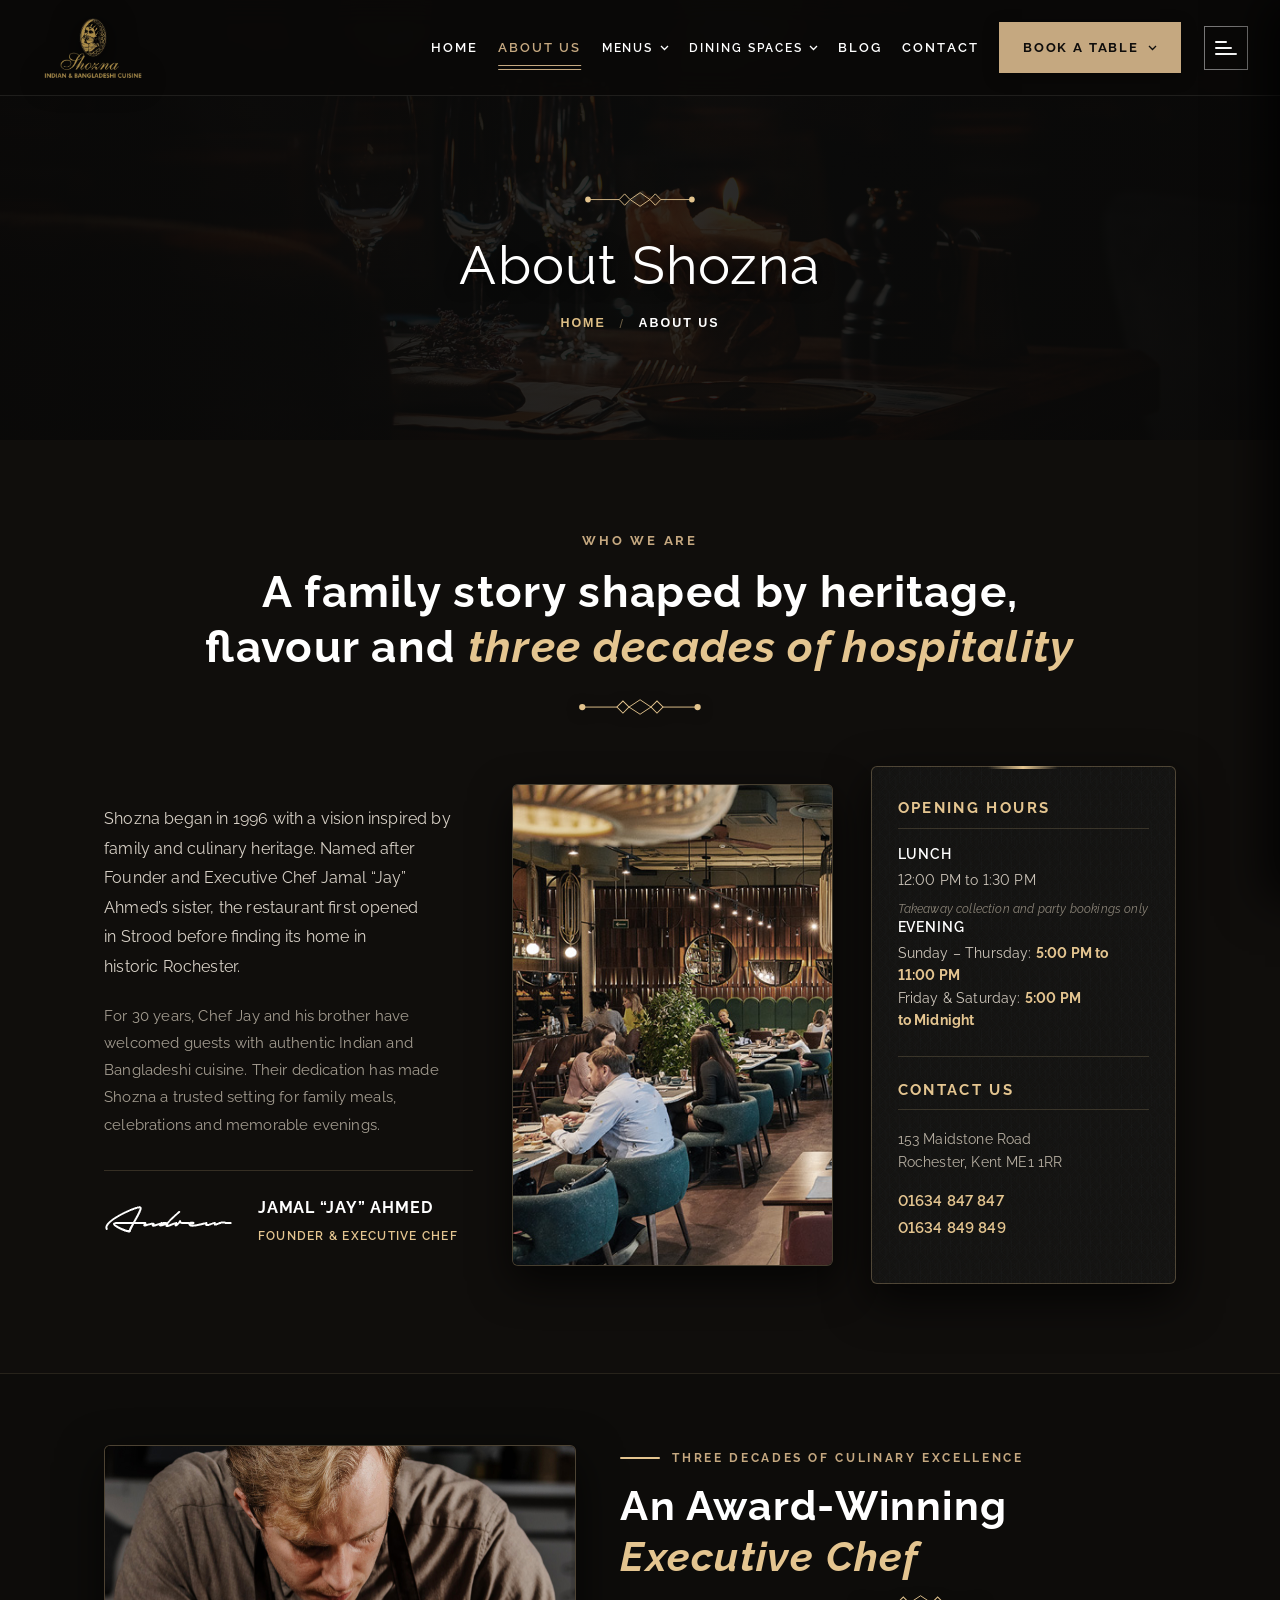
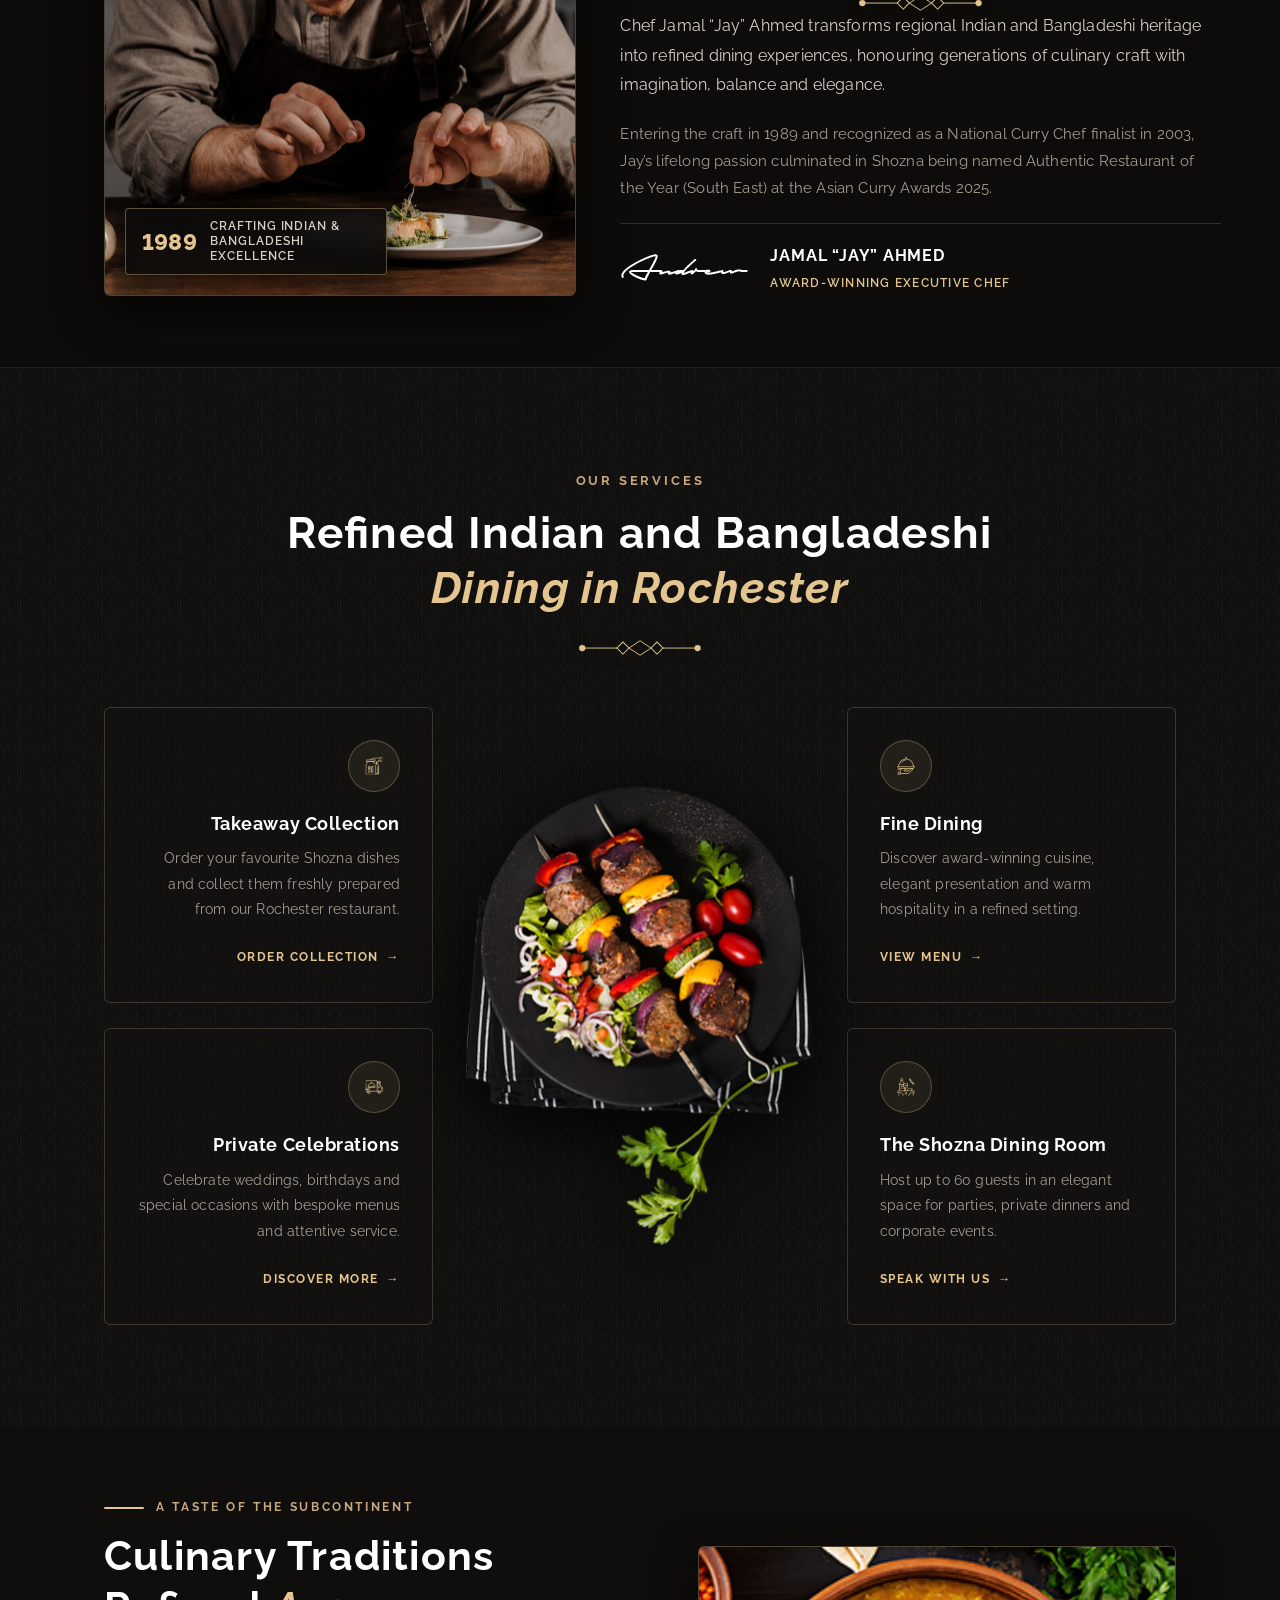
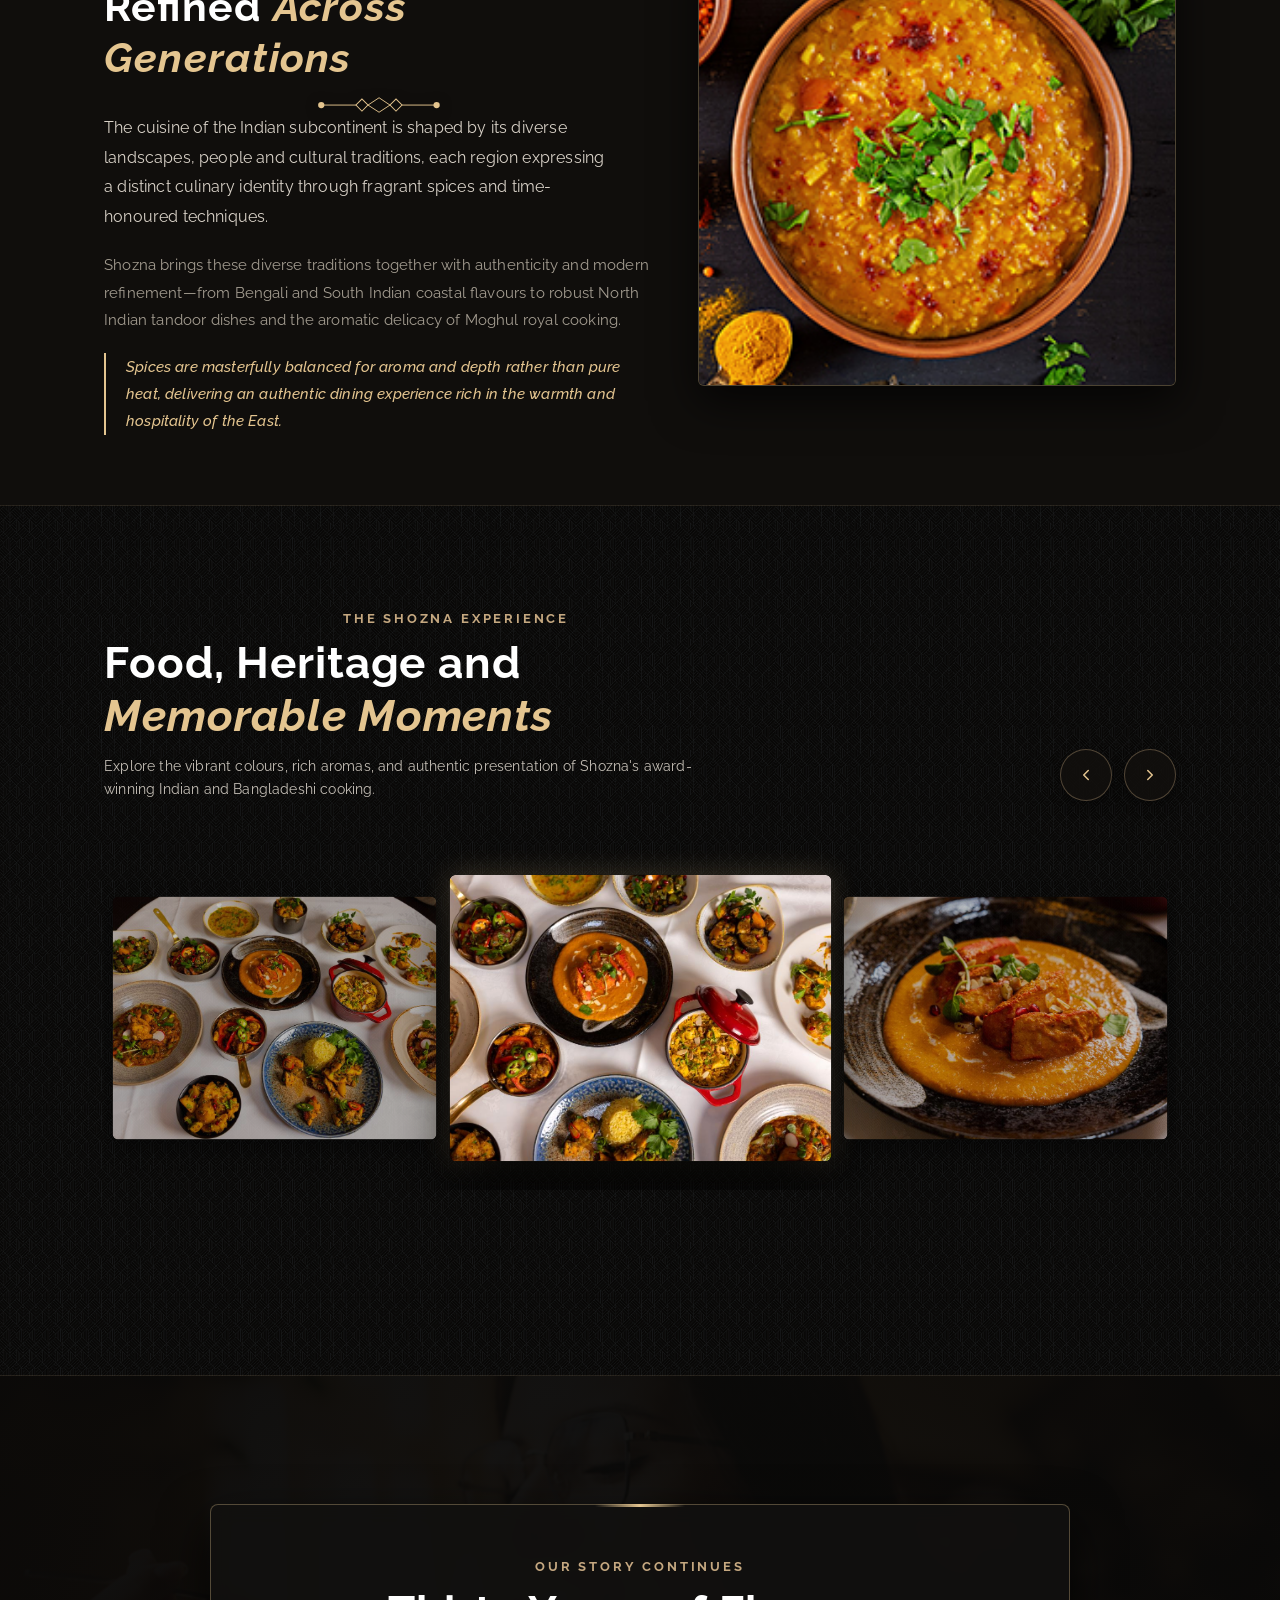
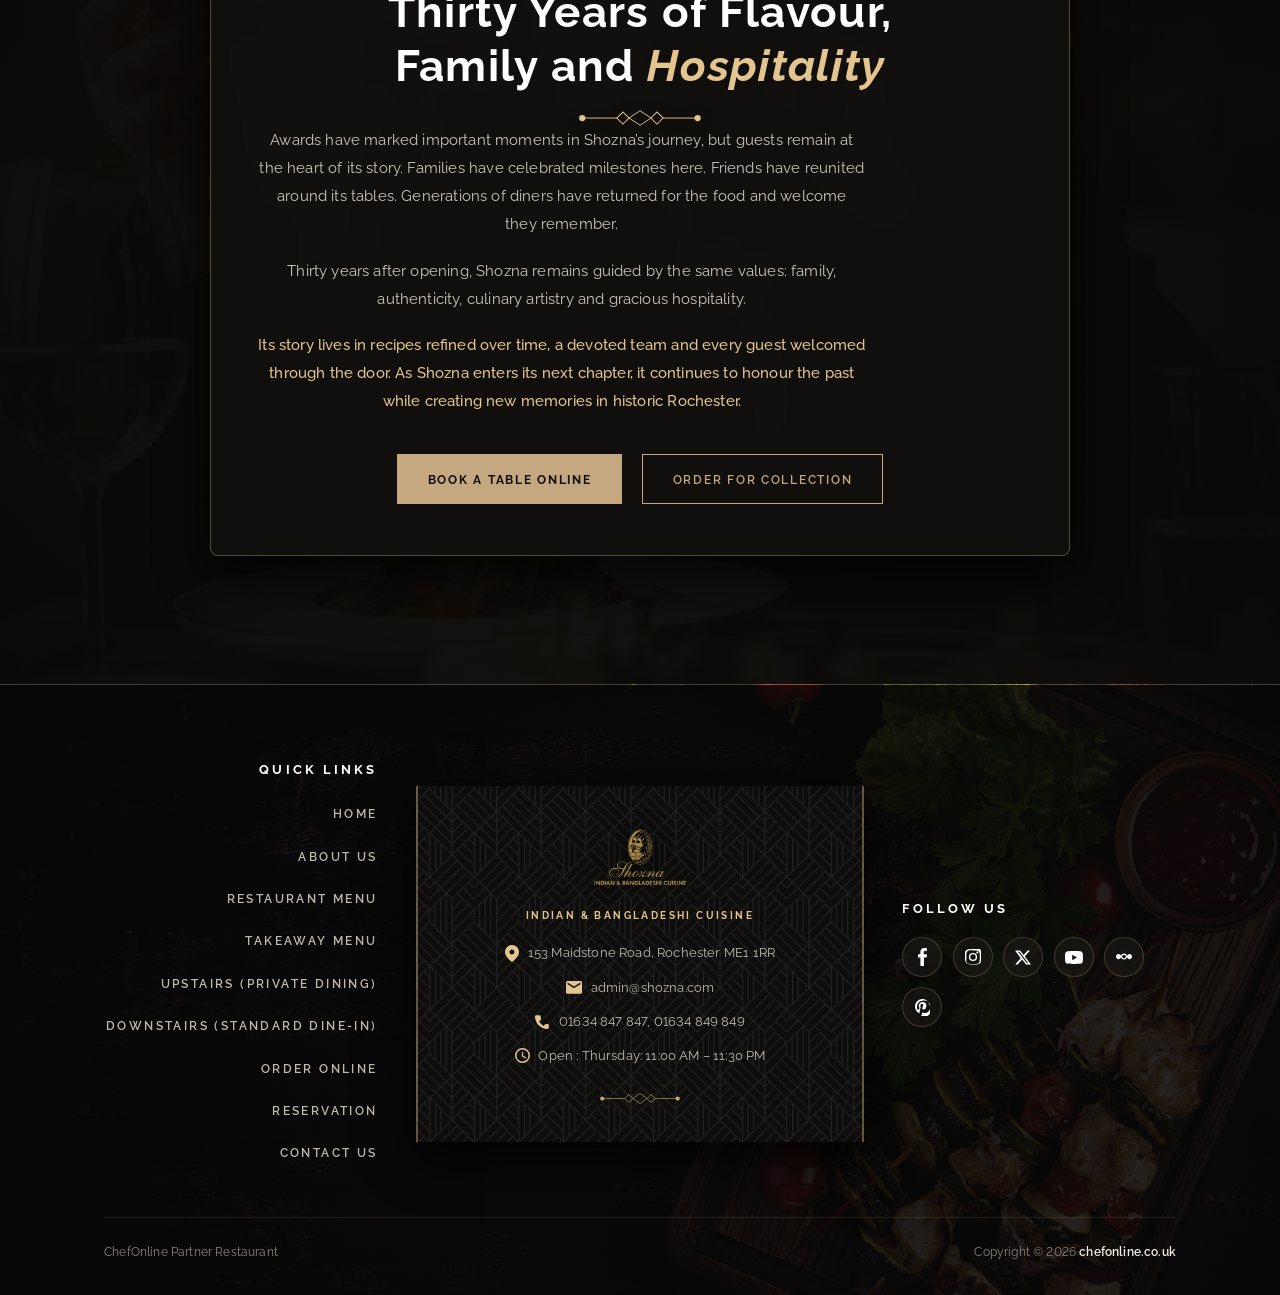
==== commit bd2dc108: "Restructure dining spaces into /upstairs and /downstairs with header dropdown navigation and no form" ====
--- a/about-us/index.html
+++ b/about-us/index.html
@@ -80,6 +80,8 @@
   <nav class="nav" id="nav" aria-label="Primary">
     <a href="../index.html" class="nav__home-link">Home</a>
     <a href="index.html" class="is-active" aria-current="page">About Us</a>
+    
+    <!-- Menus Dropdown -->
     <div class="nav-drop">
       <button class="nav-drop__toggle" aria-expanded="false" aria-controls="menuDrop">
         Menus
@@ -92,19 +94,34 @@
         <li><a href="../takeaway-menu.html">Takeaway Menu</a></li>
       </ul>
     </div>
-    <a href="../private-dining.html">Private Dining</a>
+
+    <!-- Dining Spaces Dropdown -->
+    <div class="nav-drop">
+      <button class="nav-drop__toggle" aria-expanded="false" aria-controls="diningDrop">
+        Dining Spaces
+        <svg width="9" height="6" viewBox="0 0 9 6" fill="none" aria-hidden="true">
+          <path d="M1 1l3.5 3.5L8 1" stroke="currentColor" stroke-width="1.3"/>
+        </svg>
+      </button>
+      <ul class="nav-drop__list" id="diningDrop">
+        <li><a href="../upstairs.html">Private Dining Room (Upstairs)</a></li>
+        <li><a href="../downstairs.html">Standard Dine-In (Downstairs)</a></li>
+      </ul>
+    </div>
+
     <a href="https://www.srsdraft.co.uk/shozna-2026/blog">Blog</a>
     <a href="https://www.srsdraft.co.uk/shozna-2026/contact">Contact</a>
+    
     <div class="nav__call-group">
       <a class="nav__call-link" href="https://backoffice.chefonline.co.uk/draft/shozna/reservations" style="color: var(--c-brass); font-weight: 700; margin-bottom: 0.5rem; text-decoration: none;">
         <span>Book a Table Online &rarr;</span>
       </a>
       <a class="nav__call-link" href="tel:+441634847847">
-        <span>Call to Book</span>
+        <span>Standard Dining</span>
         <b class="numeric">01634 847 847</b>
       </a>
       <a class="nav__call-link" href="tel:+441634846846">
-        <span>Private Dine In</span>
+        <span>Private Dining Hire</span>
         <b class="numeric">01634 846 846</b>
       </a>
     </div>
@@ -125,11 +142,11 @@
           <span class="header-call-sub">Instant Table Reservation</span>
         </a>
         <a class="header-call-item" href="tel:+441634847847" role="menuitem">
-          <span class="header-call-label">Call to Book</span>
+          <span class="header-call-label">Standard Dine-In</span>
           <span class="header-call-num numeric">01634 847 847</span>
         </a>
         <a class="header-call-item" href="tel:+441634846846" role="menuitem">
-          <span class="header-call-label">Private Dine In</span>
+          <span class="header-call-label">Private Dining Room (Upstairs)</span>
           <span class="header-call-num numeric">01634 846 846</span>
         </a>
       </div>
@@ -167,13 +184,14 @@
       <img class="drawer-logo" src="../media/logo.webp" alt="Shozna Indian &amp; Bangladeshi Cuisine" width="220" height="122">
     </div>
 
-    <!-- Mobile Navigation links for responsive mobile view -->
+    <!-- Mobile Navigation links -->
     <nav class="drawer-mobile-nav" aria-label="Mobile Navigation">
       <a href="../index.html" class="drawer-mobile-link">Home</a>
-      <a href="../about-us.html" class="drawer-mobile-link is-active">About Us</a>
+      <a href="index.html" class="drawer-mobile-link is-active">About Us</a>
       <a href="../restaurant-menu.html" class="drawer-mobile-link">Restaurant Menu</a>
       <a href="../takeaway-menu.html" class="drawer-mobile-link">Takeaway Menu</a>
-      <a href="../private-dining.html" class="drawer-mobile-link">Private Dining</a>
+      <a href="../upstairs.html" class="drawer-mobile-link">Private Dining Room (Upstairs)</a>
+      <a href="../downstairs.html" class="drawer-mobile-link">Standard Dine-In (Downstairs)</a>
       <a href="https://www.srsdraft.co.uk/shozna-2026/blog" class="drawer-mobile-link">Blog</a>
       <a href="https://www.srsdraft.co.uk/shozna-2026/contact" class="drawer-mobile-link">Contact</a>
     </nav>
@@ -402,7 +420,7 @@
             <p class="about-service-card__text">
               Celebrate weddings, birthdays and special occasions with bespoke menus and attentive service.
             </p>
-            <a href="../private-dining.html" class="about-service-card__link">
+            <a href="../upstairs.html" class="about-service-card__link">
               <span>DISCOVER MORE</span> &rarr;
             </a>
           </div>
@@ -725,9 +743,10 @@
           <li><a href="../about-us.html">ABOUT US</a></li>
           <li><a href="../restaurant-menu.html">RESTAURANT MENU</a></li>
           <li><a href="../takeaway-menu.html">TAKEAWAY MENU</a></li>
+          <li><a href="../upstairs.html">UPSTAIRS (PRIVATE DINING)</a></li>
+          <li><a href="../downstairs.html">DOWNSTAIRS (STANDARD DINE-IN)</a></li>
           <li><a href="https://backoffice.chefonline.co.uk/draft/shozna/menu">ORDER ONLINE</a></li>
           <li><a href="https://backoffice.chefonline.co.uk/draft/shozna/reservations">RESERVATION</a></li>
-          <li><a href="https://www.srsdraft.co.uk/shozna-2026/gallery">GALLERY</a></li>
           <li><a href="https://www.srsdraft.co.uk/shozna-2026/contact">CONTACT US</a></li>
         </ul>
       </div>
--- a/css/site.css
+++ b/css/site.css
@@ -4451,7 +4451,7 @@
 }
 
 /* ==========================================================================
-   Private Dining Page Styles (`/private-dining`)
+   Dining Spaces Styles (`/upstairs` & `/downstairs`)
    ========================================================================== */
 
 /* --- Venue Spaces Section ------------------------------------------------- */
